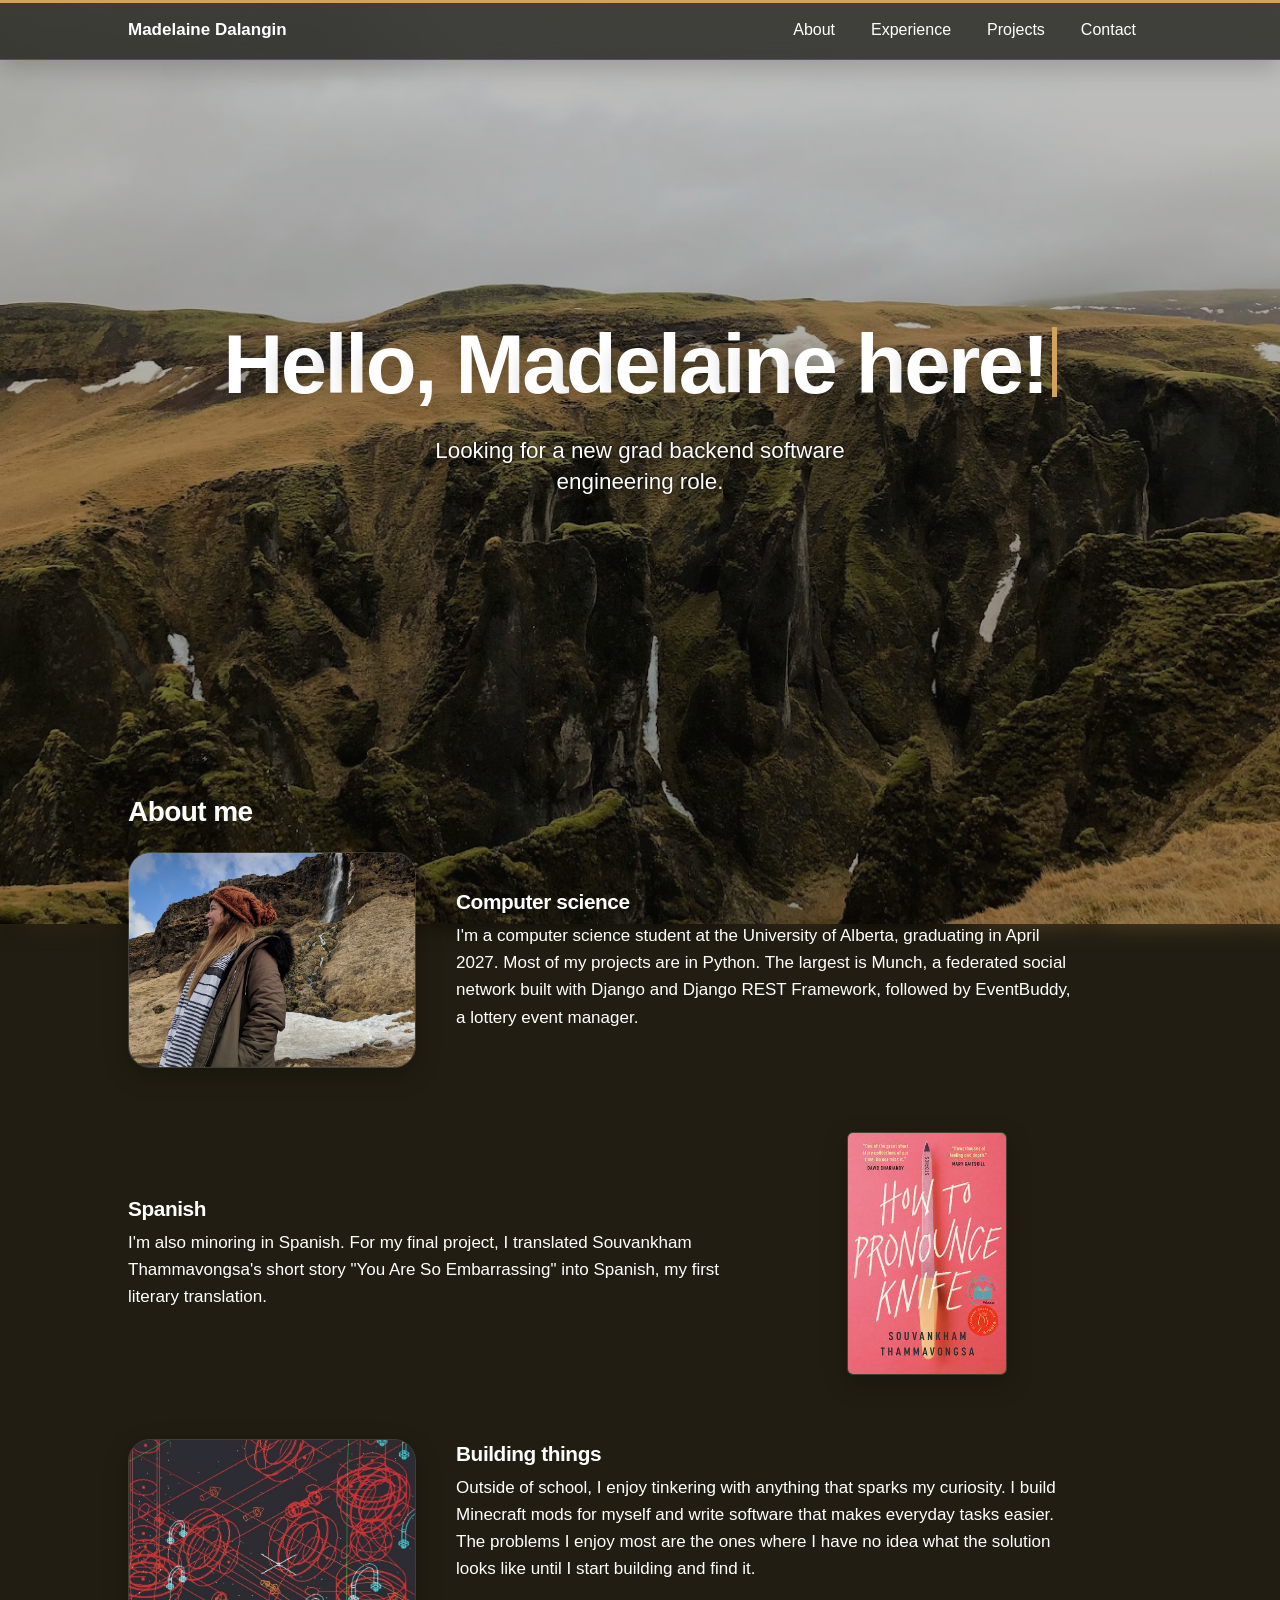
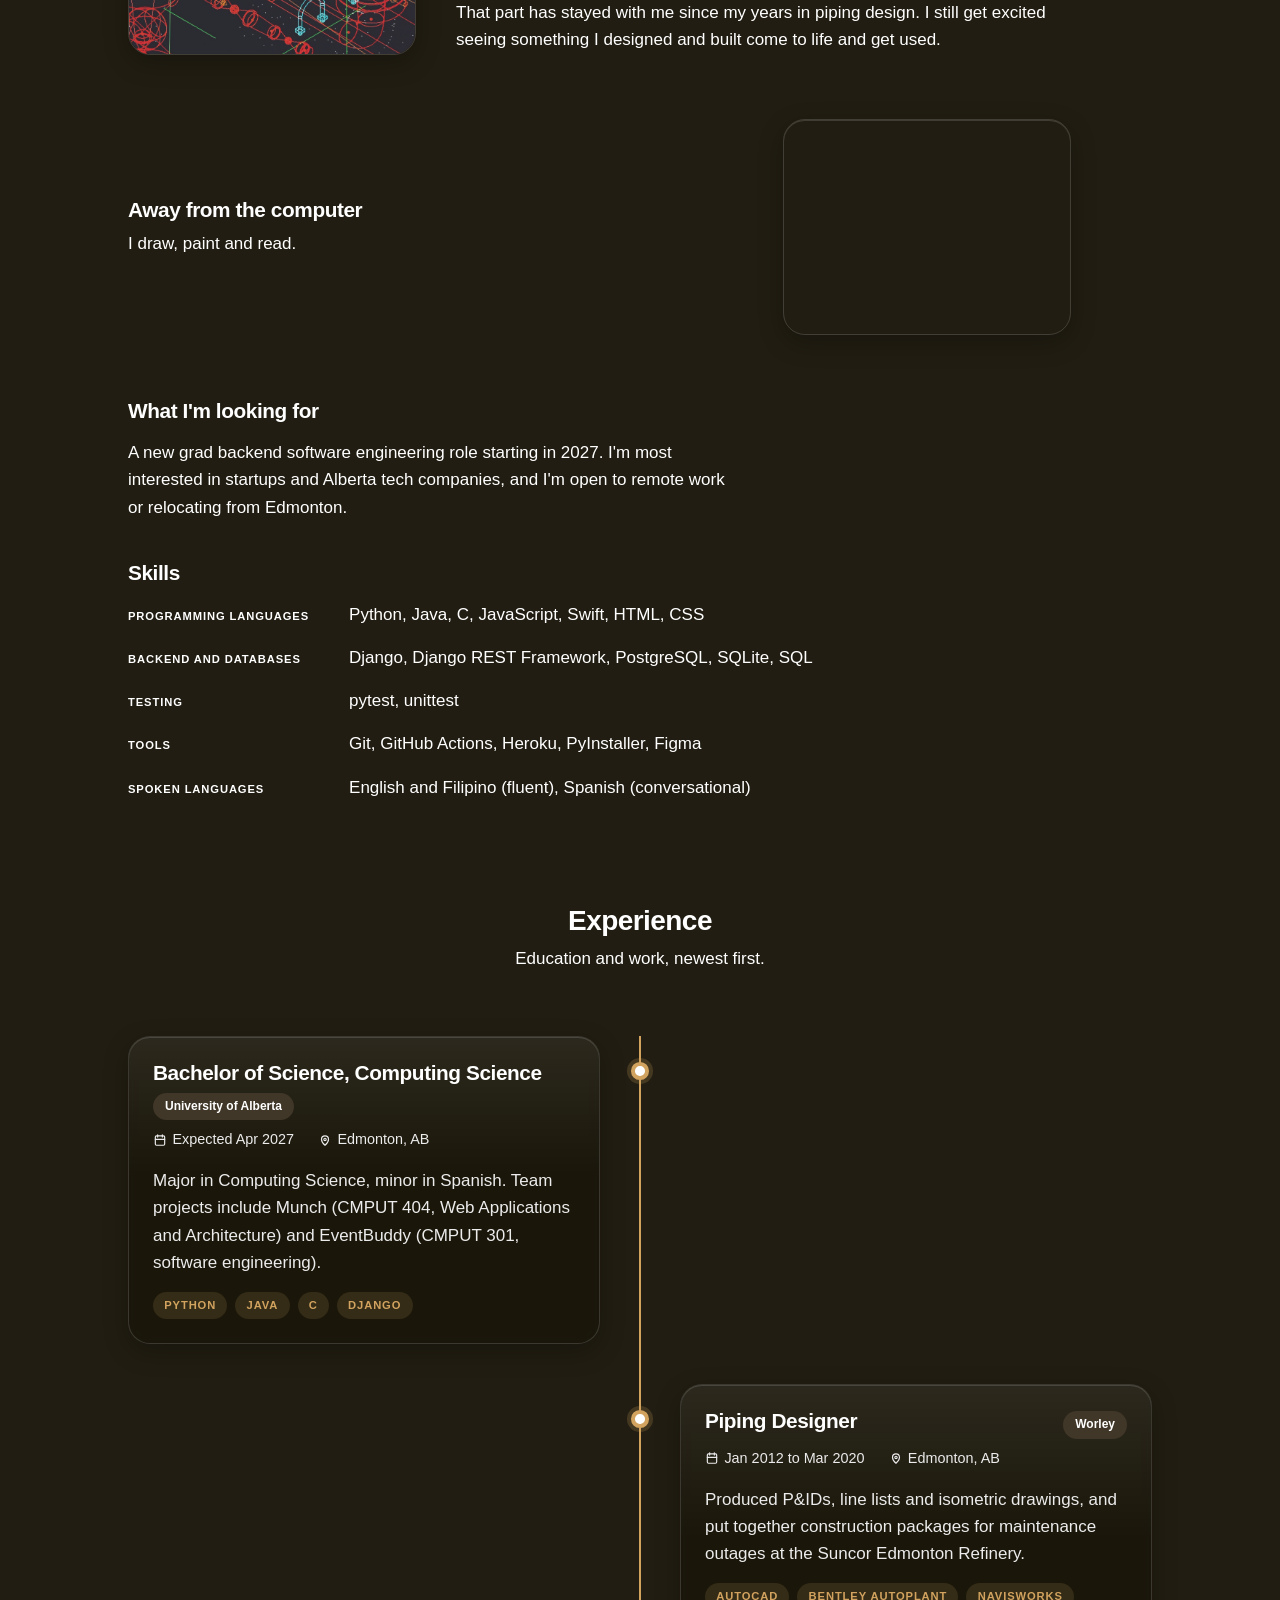
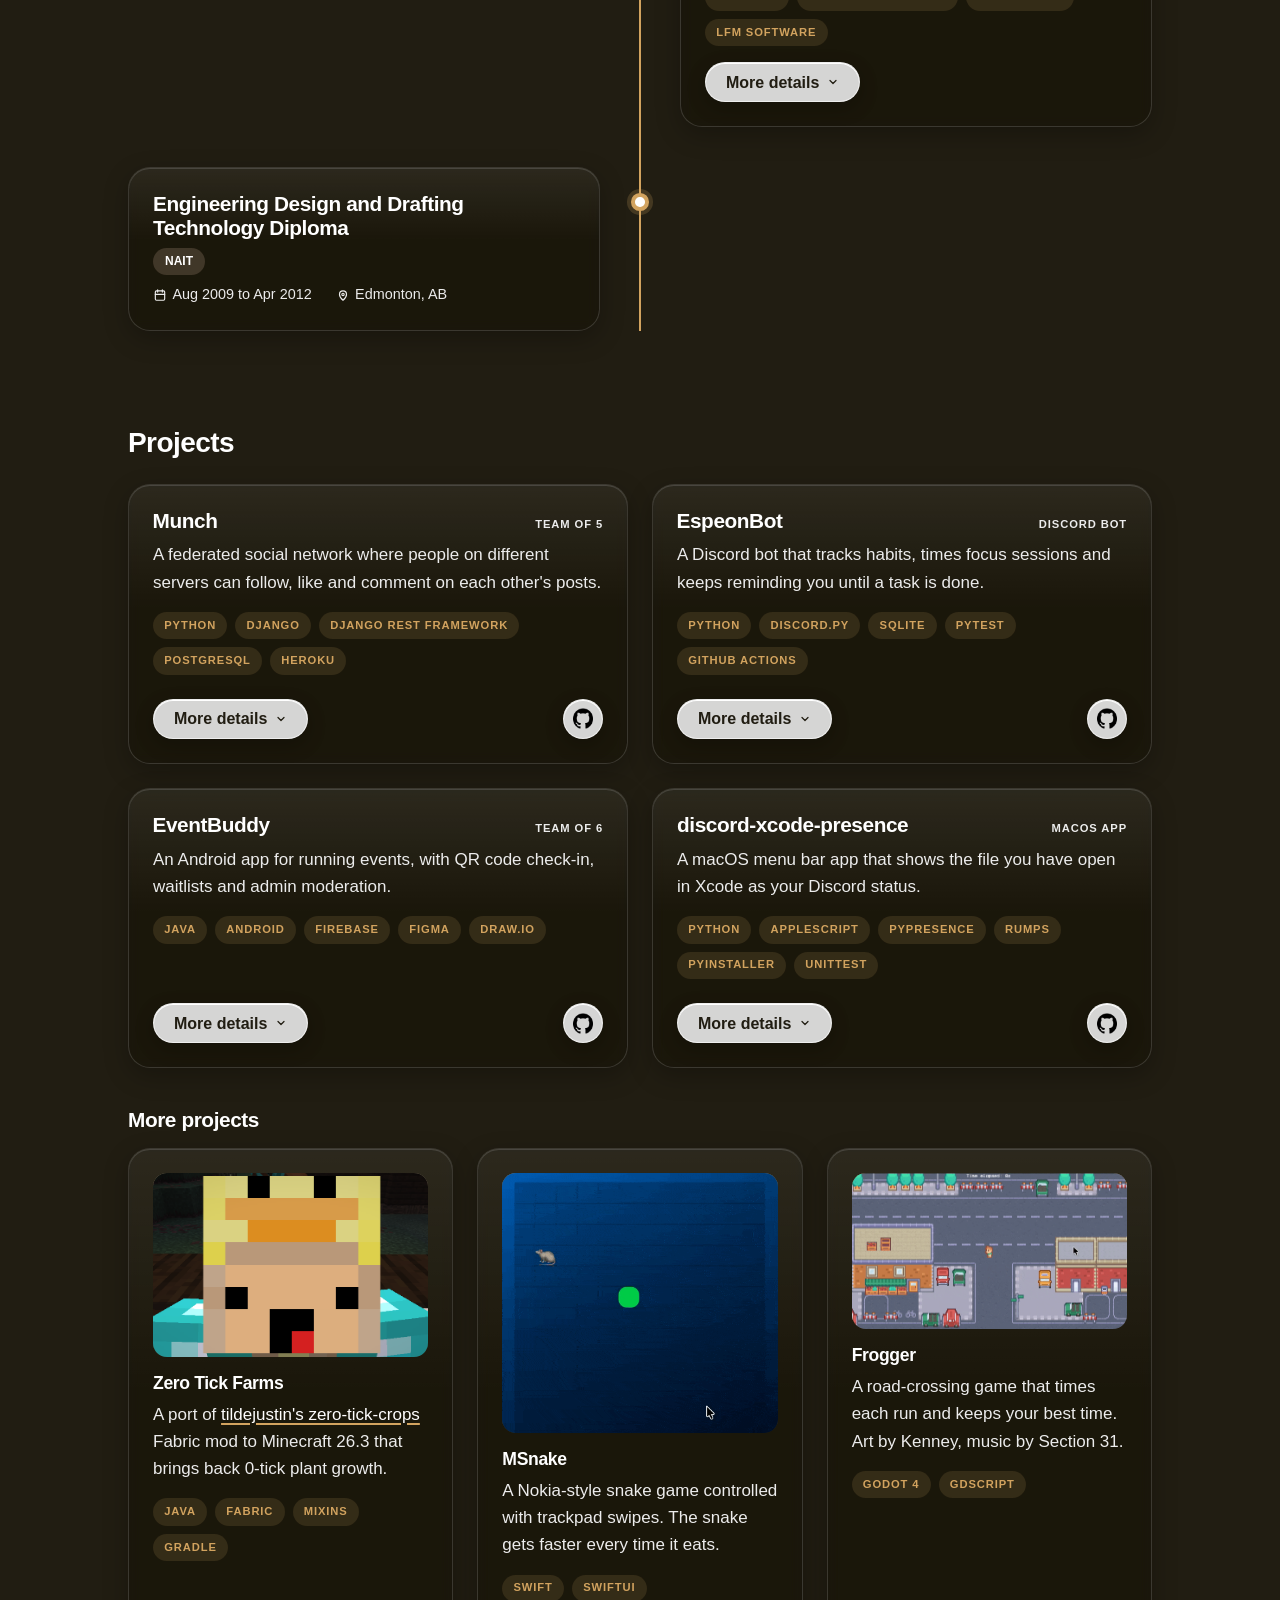
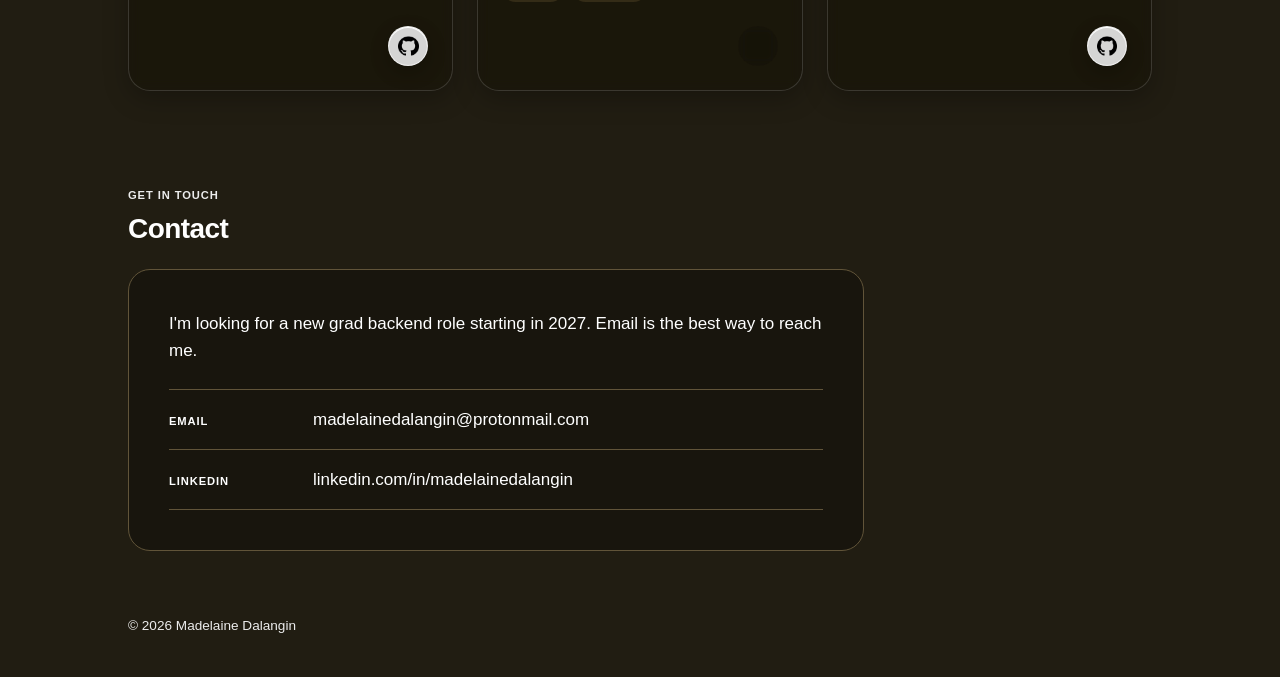
==== index.html @ 1d5ccc4f "edit subtitle" ====
<!DOCTYPE html>
<html lang="en">
<head>
  <meta charset="utf-8">
  <meta name="viewport" content="width=device-width, initial-scale=1">
  <title>Madelaine Dalangin</title>
  <meta name="description"
    content="Madelaine Dalangin, computer science student at the University of Alberta, building backend systems with Python and Django.">
  <link rel="icon" href="favicon.svg" type="image/svg+xml">
  <link rel="stylesheet" href="css/style.css">
  <script src="js/reveal.js" defer></script>
</head>
<body>
  <a class="skip-link" href="#main">Skip to main content</a>

  <div class="backdrop" aria-hidden="true"></div>

  <header class="site-header">
    <nav class="site-nav" aria-label="Main">
      <a class="site-nav__brand" href="#top">Madelaine Dalangin</a>
      <ul class="site-nav__list">
        <li><a class="site-nav__link" href="#about">About</a></li>
        <li><a class="site-nav__link" href="#experience">Experience</a></li>
        <li><a class="site-nav__link" href="#projects">Projects</a></li>
        <li><a class="site-nav__link" href="#contact">Contact</a></li>
      </ul>
    </nav>
  </header>

  <main id="main">

    <section id="top" class="hero" aria-labelledby="hero-title">
      <div class="hero__photo" aria-hidden="true"></div>
      <h1 id="hero-title" class="typing">
        <span class="visually-hidden">Hello, Madelaine here!</span>
        <span class="typing__text" aria-hidden="true"><span class="typing__char" style="--i:0">H</span><span
            class="typing__char" style="--i:1">e</span><span class="typing__char" style="--i:2">l</span><span
            class="typing__char" style="--i:3">l</span><span class="typing__char" style="--i:4">o</span><span
            class="typing__char" style="--i:5">,</span><span class="typing__char" style="--i:6"> </span><span
            class="typing__char" style="--i:7">M</span><span class="typing__char" style="--i:8">a</span><span
            class="typing__char" style="--i:9">d</span><span class="typing__char" style="--i:10">e</span><span
            class="typing__char" style="--i:11">l</span><span class="typing__char" style="--i:12">a</span><span
            class="typing__char" style="--i:13">i</span><span class="typing__char" style="--i:14">n</span><span
            class="typing__char" style="--i:15">e</span><span class="typing__char" style="--i:16"> </span><span
            class="typing__char" style="--i:17">h</span><span class="typing__char" style="--i:18">e</span><span
            class="typing__char" style="--i:19">r</span><span class="typing__char" style="--i:20">e</span><span
            class="typing__char" style="--i:21">!</span></span>
      </h1>
      <p class="hero__subtitle">Looking for a new grad backend
        software engineering role.</p>
    </section>

    <div class="container">

    <section id="about" class="section" aria-labelledby="about-title">
      <h2 id="about-title" class="section__title reveal">About me</h2>

      <div class="about-block">
        <img class="about-block__photo reveal" src="images/IMG_8098.jpg" alt="Madelaine Dalangin" width="800" height="600">
        <div class="about-block__text reveal">
          <h3 class="about-block__title">Computer science</h3>
          <p>
            I'm a computer science student at the University of Alberta, graduating in
            April 2027. Most of my projects are in Python. The largest is Munch, a
            federated social network built with Django and Django REST Framework,
            followed by EventBuddy, a lottery event manager.
            </p>
        </div>
        </div>
        
        <div class="about-block">
          <img class="about-block__photo about-block__photo--cover reveal" src="images/HTPK.jpeg"
            alt="Cover of How to Pronounce Knife by Souvankham Thammavongsa" width="295" height="450">
          <div class="about-block__text reveal">
            <h3 class="about-block__title">Spanish</h3>
          <p>
            I'm also minoring in Spanish. For my final project, I translated Souvankham
            Thammavongsa's short story "You Are So Embarrassing" into Spanish, my first
            literary translation.
            </p>
        </div>
        </div>
        
        <div class="about-block">
          <img class="about-block__photo reveal" src="images/IMG_7900.JPG"
            alt="Wireframe 3D model of pipes and supports from my piping design work" width="800" height="800">
          <div class="about-block__text reveal">
            <h3 class="about-block__title">Building things</h3>
          <p>
            Outside of school, I enjoy tinkering with anything that sparks my curiosity.
            I build Minecraft mods for myself and write software that makes everyday tasks
            easier. The problems I enjoy most are the ones
            where I have no idea what the solution looks like until I start building and
            find it.
            </p>
          <p>
            That part has stayed with me since my years in piping design. I still get
            excited seeing something I designed and built come to life and get used.
          </p>
          </div>
          </div>
          
          <div class="about-block">
            <video class="about-block__photo reveal" src="images/duckies.mp4" poster="images/duckies-poster.jpg" width="800"
              height="618" autoplay muted loop playsinline aria-label="Timelapse of my digital painting of two ducks"></video>
            <div class="about-block__text reveal">
              <h3 class="about-block__title">Away from the computer</h3>
              <p>I draw, paint and read.</p>
        </div>
        </div>

      <h3 class="subsection__title reveal">What I'm looking for</h3>
      <p class="prose reveal">
        A new grad backend software engineering role starting in 2027. I'm most
        interested in startups and Alberta tech companies, and I'm open to remote work
        or relocating from Edmonton.
        </p>
        <h3 class="subsection__title reveal">Skills</h3>
        <dl class="skill-list reveal">
          <dt>Programming languages</dt>
          <dd>Python, Java, C, JavaScript, Swift, HTML, CSS</dd>

        <dt>Backend and databases</dt>
        <dd>Django, Django REST Framework, PostgreSQL, SQLite, SQL</dd>

        <dt>Testing</dt>
        <dd>pytest, unittest</dd>

        <dt>Tools</dt>
        <dd>Git, GitHub Actions, Heroku, PyInstaller, Figma</dd>

        <dt>Spoken languages</dt>
        <dd>English and Filipino (fluent), Spanish (conversational)</dd>
        </dl>
        </section>

    <section id="experience" class="section" aria-labelledby="experience-title">
      <div class="section__intro reveal">
        <h2 id="experience-title" class="section__title">Experience</h2>
        <p>Education and work, newest first.</p>
      </div>

      <ol class="timeline">

        <li class="timeline__item">
          <article class="panel timeline__card reveal">
            <div class="timeline__header">
              <h3 class="timeline__title">Bachelor of Science, Computing Science</h3>
              <p class="badge">University of Alberta</p>
            </div>
            <p class="timeline__meta">
              <span class="timeline__date">Expected Apr 2027</span>
              <span class="timeline__place">Edmonton, AB</span>
            </p>
            <p class="timeline__summary">
              Major in Computing Science, minor in Spanish. Team projects include Munch
              (CMPUT 404, Web Applications and Architecture) and EventBuddy (CMPUT 301,
              software engineering).
            </p>
            <ul class="tag-list" aria-label="Skills used">
              <li class="tag">Python</li>
              <li class="tag">Java</li>
              <li class="tag">C</li>
              <li class="tag">Django</li>
            </ul>
          </article>
        </li>

        <li class="timeline__item">
          <article class="panel timeline__card reveal">
            <div class="timeline__header">
              <h3 class="timeline__title">Piping Designer</h3>
              <p class="badge">Worley</p>
            </div>
            <p class="timeline__meta">
              <span class="timeline__date">Jan 2012 to Mar 2020</span>
              <span class="timeline__place">Edmonton, AB</span>
            </p>
            <p class="timeline__summary">
              Produced P&amp;IDs, line lists and isometric drawings, and put together
              construction packages for maintenance outages at the Suncor Edmonton
              Refinery.
            </p>
            <ul class="tag-list" aria-label="Tools used">
              <li class="tag">AutoCAD</li>
              <li class="tag">Bentley AutoPLANT</li>
              <li class="tag">Navisworks</li>
              <li class="tag">LFM Software</li>
            </ul>
            <details class="card__details">
              <summary class="button button--glass"><span class="when-closed">More details</span><span class="when-open">Hide
                  details</span></summary>
              <ul>
                <li>Put together construction packages for maintenance and engineering projects during the spring and fall outages at
                  the Suncor Edmonton Refinery, 2014 to 2020.</li>
                <li>Worked with project engineers on a wash water reliability upgrade, solving equipment placement in a confined area
                  while keeping to the project schedule.</li>
                <li>Developed preliminary equipment and site layouts for four Nebraska pump stations on the TransCanada Keystone XL
                  project.</li>
                <li>Designed piping for the Bakken Terminal booster pump feed line and the Fallon, Montana yard, and laid out relief
                  valve drain piping at the Cushing South, Texas pump station to reduce trip hazards on site.</li>
                </ul>
                </details>
                </article>
                </li>

        <li class="timeline__item">
          <article class="panel timeline__card reveal">
            <div class="timeline__header">
              <h3 class="timeline__title">Engineering Design and Drafting Technology Diploma</h3>
              <p class="badge">NAIT</p>
            </div>
            <p class="timeline__meta">
              <span class="timeline__date">Aug 2009 to Apr 2012</span>
              <span class="timeline__place">Edmonton, AB</span>
            </p>
          </article>
        </li>

      </ol>
      </section>

    <section id="projects" class="section" aria-labelledby="projects-title">
      <h2 id="projects-title" class="section__title reveal">Projects</h2>

      <div class="card-grid">

        <article class="panel card reveal">
          <div class="card__header">
            <h3 class="card__title">Munch</h3>
            <p class="card__label">Team of 5</p>
          </div>
          <p class="card__summary">
            A federated social network where people on different servers can follow,
            like and comment on each other's posts.
          </p>
          <ul class="tag-list" aria-label="Built with">
            <li class="tag">Python</li>
            <li class="tag">Django</li>
            <li class="tag">Django REST Framework</li>
            <li class="tag">PostgreSQL</li>
            <li class="tag">Heroku</li>
          </ul>
          <div class="card__footer">
            <details class="card__details">
              <summary class="button button--glass"><span class="when-closed">More details</span><span class="when-open">Hide
                  details</span></summary>
              <ul>
                <li>Built for CMPUT 404. Each node runs its own server and database.</li>
                <li>Nodes share posts, likes, comments and follow requests by sending them to each other's inbox endpoints.</li>
                <li>Nodes authenticate to each other with HTTP Basic Auth, and our node federated with other teams' nodes.</li>
                <li>Posts can be public, friends-only or unlisted, and visibility rules hold across nodes.</li>
                <li>113+ tests cover the user stories at the API and model level.</li>
                <li>My role: full-stack developer. I worked on the backend API and data models, and built the HTML and CSS pages that
                  present the server's data.</li>
                </ul>
                </details>
            <a class="button button--glass button--icon" href="https://github.com/madelainedalangin/Munch" target="_blank"
              rel="noopener noreferrer">
              <img src="images/github.png" alt="" height="22">
              <span class="visually-hidden">Munch code on GitHub (opens in a new tab)</span>
            </a>
            </div>
            </article>

        <article class="panel card reveal">
          <div class="card__header">
            <h3 class="card__title">EspeonBot</h3>
            <p class="card__label">Discord bot</p>
          </div>
          <p class="card__summary">
            A Discord bot that tracks habits, times focus sessions and keeps reminding
            you until a task is done.
          </p>
          <ul class="tag-list" aria-label="Built with">
            <li class="tag">Python</li>
            <li class="tag">discord.py</li>
            <li class="tag">SQLite</li>
            <li class="tag">pytest</li>
            <li class="tag">GitHub Actions</li>
          </ul>
          <div class="card__footer">
            <details class="card__details">
              <summary class="button button--glass"><span class="when-closed">More details</span><span class="when-open">Hide
                  details</span></summary>
              <ul>
                <li>Runs around the clock on a hosted server.</li>
                <li>More than 20 commands, organized into cogs for tracking, logging, focus sessions and skips.</li>
                <li>A scheduled reminder loop that respects each user's preferred reminder hour, with snooze.</li>
                <li>Records are keyed on a composite user ID, so people in a shared server cannot overwrite each other's data.</li>
                <li>A duration parser that accepts combined units such as 1h30mi or 2w3d.</li>
                <li>Logs skipped activities and replies with a roast, with a separate set of roasts for skipped lectures.</li>
                <li>Tests for the database, commands and helpers run automatically with GitHub Actions.</li>
                </ul>
                </details>
            <a class="button button--glass button--icon" href="https://github.com/madelainedalangin/EspeonBot" target="_blank"
              rel="noopener noreferrer">
              <img src="images/github.png" alt="" height="22">
              <span class="visually-hidden">EspeonBot code on GitHub (opens in a new tab)</span>
            </a>
            </div>
            </article>

        <article class="panel card reveal">
          <div class="card__header">
            <h3 class="card__title">EventBuddy</h3>
            <p class="card__label">Team of 6</p>
          </div>
          <p class="card__summary">
            An Android app for running events, with QR code check-in, waitlists and
            admin moderation.
          </p>
          <ul class="tag-list" aria-label="Built with">
            <li class="tag">Java</li>
            <li class="tag">Android</li>
            <li class="tag">Firebase</li>
            <li class="tag">Figma</li>
            <li class="tag">draw.io</li>
          </ul>
          <div class="card__footer">
            <details class="card__details">
              <summary class="button button--glass"><span class="when-closed">More details</span><span class="when-open">Hide
                  details</span></summary>
              <ul>
                <li>Built for CMPUT 301. Organizers create events and check people in, entrants join waitlists, and admins moderate
                  users and images.</li>
                <li>Push notifications go through Firebase Cloud Messaging, sent by a small Node.js and Express service.</li>
                <li>QR code generation and scanning, plus a map with a marker for each person on an event's waitlist.</li>
                <li>Admin tools to browse and remove users, images, QR codes and facilities.</li>
                <li>Planned with UML class diagrams, CRC cards and UI prototypes. Unit tests run automatically with GitHub Actions.</li>
                <li>My role: Android developer. I designed the interface and system diagrams in Figma and draw.io, implemented model
                  classes and UI components in Java, and wrote the project documentation and meeting notes.</li>
                </ul>
                </details>
            <a class="button button--glass button--icon" href="https://github.com/CMPUT301F24trojan1/trojan1-eventbuddy"
              target="_blank" rel="noopener noreferrer">
              <img src="images/github.png" alt="" height="22">
              <span class="visually-hidden">EventBuddy code on GitHub (opens in a new tab)</span>
            </a>
            </div>
            </article>

        <article class="panel card reveal">
          <div class="card__header">
            <h3 class="card__title">discord-xcode-presence</h3>
            <p class="card__label">macOS app</p>
          </div>
          <p class="card__summary">
            A macOS menu bar app that shows the file you have open in Xcode as your
            Discord status.
          </p>
          <ul class="tag-list" aria-label="Built with">
            <li class="tag">Python</li>
            <li class="tag">AppleScript</li>
            <li class="tag">pypresence</li>
            <li class="tag">rumps</li>
            <li class="tag">PyInstaller</li>
            <li class="tag">unittest</li>
          </ul>
          <div class="card__footer">
            <details class="card__details">
              <summary class="button button--glass"><span class="when-closed">More details</span><span class="when-open">Hide
                  details</span></summary>
              <ul>
                <li>Shows a session timer and a button that links to the project's GitHub repo.</li>
                <li>Asks Xcode for the active source file every 5 seconds through AppleScript.</li>
                <li>Converts SSH git remotes into clean HTTPS links to meet Discord's rules for button links, so a token stored in the
                  remote is never shown.</li>
                <li>Runs the presence loop on a background thread with automatic reconnection.</li>
                <li>unittest suites mock subprocess, IPC and network calls, and run in GitHub Actions.</li>
                </ul>
                </details>
            <a class="button button--glass button--icon" href="https://github.com/madelainedalangin/discord-xcode-presence"
              target="_blank" rel="noopener noreferrer">
              <img src="images/github.png" alt="" height="22">
              <span class="visually-hidden">discord-xcode-presence code on GitHub (opens in a new tab)</span>
            </a>
            </div>
            </article>

      </div>

      <h3 class="subsection__title reveal">More projects</h3>
      <div class="card-grid card-grid--three">

        <article class="panel card reveal">
          <div class="card__banner" aria-hidden="true">
            <img class="card__banner-image" src="images/zero-tick.png" alt="" width="674" height="557" loading="lazy">
          </div>
          <h4 class="card__title">Zero Tick Farms</h4>
          <p class="card__summary">
            A port of <a href="https://github.com/tildejustin/zero-tick-crops" target="_blank"
              rel="noopener noreferrer">tildejustin's zero-tick-crops<span class="visually-hidden"> (opens in a new tab)</span></a>
            Fabric mod to Minecraft 26.3 that brings back 0-tick plant growth.
            </p>
            <ul class="tag-list" aria-label="Built with">
              <li class="tag">Java</li>
              <li class="tag">Fabric</li>
              <li class="tag">Mixins</li>
              <li class="tag">Gradle</li>
            </ul>
            <div class="card__footer">
            <a class="button button--glass button--icon" href="https://github.com/madelainedalangin/zero-tick-farms" target="_blank"
              rel="noopener noreferrer">
              <img src="images/github.png" alt="" height="22">
              <span class="visually-hidden">Zero Tick Farms code on GitHub (opens in a new tab)</span>
            </a>
            </div>
            </article>

        <article class="panel card reveal">
          <div class="card__banner card__banner--natural" aria-hidden="true">
            <img class="card__banner-image" src="images/msnake7.gif" alt="" width="424" height="610" loading="lazy">
            </div>
            <h4 class="card__title">MSnake</h4>
            <p class="card__summary">
              A Nokia-style snake game controlled with trackpad swipes. The snake
              gets faster every time it eats.
            </p>
            <ul class="tag-list" aria-label="Built with">
              <li class="tag">Swift</li>
              <li class="tag">SwiftUI</li>
            </ul>
            <div class="card__footer">
            <a class="button button--glass button--icon" href="https://github.com/madelainedalangin/MSnake" target="_blank"
              rel="noopener noreferrer">
              <img src="images/github.png" alt="" height="22">
              <span class="visually-hidden">MSnake code on GitHub (opens in a new tab)</span>
            </a>
            </div>
            </article>

        <article class="panel card reveal">
          <div class="card__banner card__banner--natural" aria-hidden="true">
            <img class="card__banner-image" src="images/frogger.gif" alt="" width="636" height="360" loading="lazy">
          </div>
          <h4 class="card__title">Frogger</h4>
          <p class="card__summary">
            A road-crossing game that times each run and keeps your best time.
            Art by Kenney, music by Section 31.
          </p>
          <ul class="tag-list" aria-label="Built with">
            <li class="tag">Godot 4</li>
            <li class="tag">GDScript</li>
          </ul>
          <div class="card__footer">
            <a class="button button--glass button--icon" href="https://github.com/madelainedalangin/frogger" target="_blank"
              rel="noopener noreferrer">
              <img src="images/github.png" alt="" height="22">
              <span class="visually-hidden">Frogger code on GitHub (opens in a new tab)</span>
            </a>
            </div>
            </article>

      </div>
      </section>

    <section id="contact" class="section" aria-labelledby="contact-title">
      <div class="reveal">
        <p class="eyebrow">Get in touch</p>
        <h2 id="contact-title" class="section__title">Contact</h2>
      </div>

      <div class="contact-card reveal">
        <p class="contact-card__intro">
          I'm looking for a new grad backend role starting in 2027.
          Email is the best way to reach me.
          </p>

        <dl class="contact-list">
          <div class="contact-list__row">
            <dt>Email</dt>
            <dd><a
                href="&#109;&#97;&#105;&#108;&#116;&#111;&#58;&#109;&#97;&#100;&#101;&#108;&#97;&#105;&#110;&#101;&#100;&#97;&#108;&#97;&#110;&#103;&#105;&#110;&#64;&#112;&#114;&#111;&#116;&#111;&#110;&#109;&#97;&#105;&#108;&#46;&#99;&#111;&#109;">&#109;&#97;&#100;&#101;&#108;&#97;&#105;&#110;&#101;&#100;&#97;&#108;&#97;&#110;&#103;&#105;&#110;&#64;&#112;&#114;&#111;&#116;&#111;&#110;&#109;&#97;&#105;&#108;&#46;&#99;&#111;&#109;</a>
            </dd>
            </div>
            <div class="contact-list__row">
              <dt>LinkedIn</dt>
            <dd><a href="https://www.linkedin.com/in/madelainedalangin" target="_blank"
                rel="noopener noreferrer">linkedin.com/in/madelainedalangin<span class="visually-hidden"> (opens in a new tab)</span></a>
            </dd>
            </div>
            </dl>

      </div>
      </section>

    </div>
  </main>

  <footer class="site-footer container">
    <p class="site-footer__copyright">&copy; 2026 Madelaine Dalangin</p>
  </footer>
</body>
</html>
---- css/style.css ----
/* ==========================================================================
   style.css for madelainedalangin.com

   TABLE OF CONTENTS
   1. Design tokens
   2. Base
   3. Layout
   4. Glass panel
   5. Site header and navigation
   6. Buttons
   7. Background photo and hero (the typing line)
   8. Featured project cards
   9. Labels, tags and badges
   10. Small project cards
   11. About section
   12. Experience timeline
   13. Contact card and footer
   14. Accessibility helpers
   15. Fallbacks
   16. Motion
   ========================================================================== */


/* == 1. Design tokens == */

:root {
  --color-accent: #d2a35f;
  --color-accent-strong: #a5864e;
  --color-accent-tint: rgb(210 163 95 / 0.2);
  --color-on-accent: #211d12;
  --color-ink: #ffffff;
  --color-ink-soft: #ececec;
  --color-rule: #615439;
  --color-hover: rgb(236 236 236 / 0.1);
  --color-surface: rgb(15 14 9 / 0.45);
  --color-tag-fill: #342c17;
  --color-badge-fill: #403728;

  --color-page: #211d12;
  --backdrop-blur: 12px;
  --backdrop-brightness: 0.38;
  --photo-brightness-scrolled: 0.55;

  --glass-fill: rgb(15 14 9 / 0.38);
  --glass-fill-solid: rgb(15 14 9 / 0.85);
  --glass-fill-hover: rgb(15 14 9 / 0.55);
  --header-fill: rgb(15 14 9 / 0.72);
  --glass-border: rgb(236 236 236 / 0.16);
  --glass-shine: rgb(255 255 255 / 0.08);
  --glass-shadow:
    inset 0 1px 0 rgb(255 255 255 / 0.14),
    0 8px 24px rgb(0 0 0 / 0.25);

  --button-fill: rgb(236 236 236 / 0.9);
  --button-fill-hover: #ffffff;
  --button-text: #211d12;

  --font-body: Arial, "Helvetica Neue", Helvetica, sans-serif;
  --weight-regular: 400;
  --weight-strong: 700;

  --label-size: 0.7rem;
  --label-tracking: 0.08em;

  --space-1: 0.25rem;
  --space-2: 0.5rem;
  --space-3: 1rem;
  --space-4: 1.5rem;
  --space-5: 2.5rem;
  --space-6: 4rem;
  --space-7: 6rem;

  --radius-panel: 22px;
  --radius-pill: 999px;

  --content-width: 64rem;
  --prose-width: 65ch;

  --header-height: 3.75rem;

  --ease-out: cubic-bezier(0.2, 0.7, 0.2, 1);
  --type-speed: 85ms;
  --type-start: 300ms;
  --type-length: 22;
  --hero-peek: 9rem;
}

@media (max-width: 30rem) {
  :root {
    --header-height: 6.6rem;
  }
}

@media (max-width: 22rem) {
  :root {
    --header-height: 9.3rem;
  }
}


/* == 2. Base == */

*,
*::before,
*::after {
  box-sizing: border-box;
}

html {
  scroll-padding-top: calc(var(--header-height) + 1.25rem);
}

body {
  margin: 0;
  min-height: 100vh;
  font-family: var(--font-body);
  font-size: 1.0625rem;
  font-weight: var(--weight-regular);
  line-height: 1.6;
  color: var(--color-ink);

  background-color: var(--color-page);
}

main {
  overflow-x: clip;
}

h1,
h2,
h3,
h4 {
  margin: 0 0 var(--space-3);
  font-weight: var(--weight-strong);
  line-height: 1.15;
  letter-spacing: -0.02em;
}

h2 {
  font-size: 1.75rem;
}

h3 {
  font-size: 1.3rem;
}

h4 {
  font-size: 1.1rem;
}

p,
ul,
ol,
dl {
  margin: 0 0 var(--space-3);
}

a {
  color: var(--color-ink);
  text-decoration-color: var(--color-accent);
  text-decoration-thickness: 2px;
  text-underline-offset: 3px;
}

a:hover {
  color: var(--color-accent);
}

:focus-visible {
  outline: 3px solid var(--color-accent);
  outline-offset: 3px;
}


/* == 3. Layout == */

.container {
  width: min(100% - 2 * var(--space-3), var(--content-width));
  margin-inline: auto;
}

.section {
  margin-top: var(--space-7);
}

.container > .section:first-child {
  margin-top: var(--space-5);
}

.section__title {
  margin-bottom: var(--space-4);
}

.section__intro {
  max-width: 40rem;
  margin: 0 auto var(--space-6);
  text-align: center;
  color: var(--color-ink);
}

.section__intro .section__title {
  margin-bottom: var(--space-2);
  color: var(--color-ink);
}

.subsection__title {
  margin: var(--space-5) 0 var(--space-3);
}


/* == 4. Glass panel == */

.panel {
  position: relative;
  isolation: isolate;
  overflow: hidden;
  background: var(--glass-fill);
  -webkit-backdrop-filter: blur(6px) saturate(150%);
  backdrop-filter: blur(6px) saturate(150%);
  border: 1px solid var(--glass-border);
  border-radius: var(--radius-panel);
  box-shadow: var(--glass-shadow);
}

.panel::before {
  content: "";
  position: absolute;
  inset: 0 0 55% 0;
  z-index: -1;
  background: linear-gradient(to bottom, var(--glass-shine), transparent);
  pointer-events: none;
}


/* == 5. Site header and navigation == */

.site-header {
  position: sticky;
  top: 0;
  z-index: 10;
  background: var(--header-fill);
  -webkit-backdrop-filter: blur(16px) saturate(160%);
  backdrop-filter: blur(16px) saturate(160%);
  border-bottom: 1px solid var(--color-rule);
  box-shadow: 0 8px 24px rgb(15 14 9 / 0.2);
}

.site-nav {
  display: flex;
  flex-wrap: wrap;
  align-items: center;
  justify-content: space-between;
  gap: var(--space-1) var(--space-3);
  width: min(100% - 2 * var(--space-3), var(--content-width));
  margin-inline: auto;
  padding-block: var(--space-2);
}

.site-nav__brand {
  padding: var(--space-2) 0;
  color: var(--color-ink);
  font-weight: var(--weight-strong);
  text-decoration: none;
}

.site-nav__brand:hover {
  color: var(--color-accent);
}

.site-nav__list {
  display: flex;
  flex-wrap: wrap;
  gap: var(--space-1);
  margin: 0;
  padding: 0;
  list-style: none;
}

.site-nav__link {
  display: block;
  padding: var(--space-2) 0.55rem;
  border-radius: var(--radius-pill);
  color: var(--color-ink);
  font-size: 0.95rem;
  text-decoration: none;
}

.site-nav__link:hover {
  background: var(--color-hover);
  color: var(--color-ink);
}

@media (min-width: 30rem) {
  .site-nav__link {
    padding-inline: var(--space-3);
    font-size: 1rem;
  }
}

@media (max-width: 30rem) {
  .site-nav {
    justify-content: center;
  }
}


/* == 6. Buttons == */

.button {
  display: inline-flex;
  align-items: center;
  justify-content: center;
  gap: 0.45rem;
  min-height: 2.5rem;
  padding: 0 1.25rem;
  border: 1px solid transparent;
  border-radius: var(--radius-pill);
  font-family: inherit;
  font-size: 1rem;
  font-weight: var(--weight-strong);
  line-height: 1.2;
  text-decoration: none;
  cursor: pointer;
}

.button--primary {
  background: var(--color-accent);
  border-color: var(--color-accent-strong);
  box-shadow: inset 0 1px 0 rgb(255 255 255 / 0.6);
  color: var(--color-on-accent);
}

.button--primary:hover {
  background: var(--color-accent-strong);
  color: var(--color-on-accent);
}

.button--glass {
  background: var(--button-fill);
  -webkit-backdrop-filter: blur(6px) saturate(150%);
  backdrop-filter: blur(6px) saturate(150%);
  border-color: rgb(255 255 255 / 0.6);
  box-shadow: inset 0 1px 0 #fff, 0 6px 18px rgb(0 0 0 / 0.25);
  color: var(--button-text);
}

.button--glass:hover {
  background: var(--button-fill-hover);
  color: var(--button-text);
}

.button--icon {
  width: 2.5rem;
  padding: 0;
}

.button--icon img {
  display: block;
  width: auto;
  height: 1.3rem;
}


/* == 7. Background photo and hero (the typing line) == */

.backdrop {
  position: fixed;
  inset: calc(-2 * var(--backdrop-blur));
  z-index: -2;
  background: url("../images/IMG_5023.jpg") center / cover no-repeat;
  filter: blur(var(--backdrop-blur)) brightness(var(--backdrop-brightness));
}

.hero {
  position: relative;
  display: grid;
  place-items: center;
  align-content: center;
  gap: var(--space-4);
  min-height: calc(100vh - var(--header-height) - var(--hero-peek));
  min-height: calc(100svh - var(--header-height) - var(--hero-peek));
  padding: var(--space-5) var(--space-3);
  text-align: center;
}

.hero__subtitle {
  max-width: 36ch;
  margin: 0;
  color: #fff;
  font-size: clamp(1.05rem, 1.8vw, 1.4rem);
  line-height: 1.4;
  text-shadow:
    0 0 1px rgb(15 14 9 / 0.9),
    0 0 3px rgb(15 14 9 / 0.9),
    0 1px 12px rgb(0 0 0 / 0.6);
}

.hero__photo {
  position: absolute;
  inset: calc(-1 * var(--header-height)) 0 0 0;
  z-index: -1;
  background:
    linear-gradient(rgb(15 14 9 / 0.25), rgb(15 14 9 / 0.45)),
    url("../images/IMG_5023.jpg") center / cover no-repeat;
}

.typing {
  margin: 0;
  color: #fff;
  font-size: clamp(2rem, 6.5vw, 6.5rem);
  line-height: 1.1;
  letter-spacing: -0.03em;
  text-shadow: 0 2px 24px rgb(0 0 0 / 0.35);
}

.typing__text::after {
  content: "";
  display: none;
  width: 0.06em;
  height: 0.85em;
  margin-left: 0.06em;
  background: var(--color-accent);
  vertical-align: -0.05em;
}


/* == 8. Featured project cards == */

.card-grid {
  display: grid;
  grid-template-columns: repeat(auto-fit, minmax(min(100%, 24rem), 1fr));
  gap: var(--space-4);
}

.card-grid--three {
  grid-template-columns: repeat(auto-fit, minmax(min(100%, 16rem), 1fr));
}

.card-grid--locked {
  align-items: start;
}

.card {
  display: flex;
  flex-direction: column;
  padding: var(--space-4);
}

.card__header {
  display: flex;
  flex-wrap: wrap;
  justify-content: space-between;
  align-items: baseline;
  gap: var(--space-2);
  margin-bottom: var(--space-2);
}

.card__title {
  margin: 0;
}

.card__summary {
  color: var(--color-ink-soft);
}

.card__details {
  margin-top: var(--space-3);
}

.card__details summary {
  cursor: pointer;
  list-style: none;
}

.card__details summary::-webkit-details-marker {
  display: none;
}

.card__details summary::after {
  content: "";
  width: 0.8em;
  height: 0.8em;
  background: currentColor;
  -webkit-mask: var(--chevron) center / contain no-repeat;
  mask: var(--chevron) center / contain no-repeat;
  --chevron: url("data:image/svg+xml,%3Csvg xmlns='http://www.w3.org/2000/svg' viewBox='0 0 24 24' fill='none' stroke='black' stroke-width='2.5' stroke-linecap='round' stroke-linejoin='round'%3E%3Cpath d='M6 9l6 6 6-6'/%3E%3C/svg%3E");
}

.card__details[open] summary::after {
  transform: rotate(180deg);
}

.card__details .when-open,
.card__details[open] .when-closed {
  display: none;
}

.card__details[open] .when-open {
  display: inline;
}

.card__details ul {
  margin: var(--space-3) 0 0;
  padding-left: 1.2rem;
  color: var(--color-ink-soft);
}

.card__details li + li {
  margin-top: var(--space-1);
}

.card__footer {
  display: grid;
  grid-template-columns: 1fr auto;
  align-items: start;
  margin-top: auto;
  padding-top: var(--space-4);
}

.card__footer > .card__details {
  grid-row: 1;
  grid-column: 1 / -1;
  margin: 0;
}

.card__footer > .button--icon {
  grid-row: 1;
  grid-column: 2;
}


/* == 9. Labels, tags and badges == */

.tag,
.card__label,
.skill-list dt,
.contact-list dt,
.eyebrow {
  font-size: var(--label-size);
  font-weight: var(--weight-strong);
  letter-spacing: var(--label-tracking);
  text-transform: uppercase;
}

.card__label {
  margin: 0;
  color: var(--color-ink-soft);
}

.tag-list {
  display: flex;
  flex-wrap: wrap;
  gap: var(--space-2);
  margin: 0;
  padding: 0;
  list-style: none;
}

.tag {
  padding: 0.3rem 0.7rem;
  border-radius: var(--radius-pill);
  background: var(--color-tag-fill);
  color: var(--color-accent);
}

.badge {
  flex-shrink: 0;
  margin: 0;
  padding: 0.25rem 0.75rem;
  border-radius: var(--radius-pill);
  background: var(--color-badge-fill);
  font-size: 0.75rem;
  font-weight: var(--weight-strong);
}


/* == 10. Small project cards == */

.card__banner {
  position: relative;
  overflow: hidden;
  display: grid;
  place-items: center;
  aspect-ratio: 3 / 2;
  margin-bottom: var(--space-3);
  border-radius: calc(var(--radius-panel) - 8px);
  background: linear-gradient(160deg, rgb(210 163 95 / 0.38), rgb(210 163 95 / 0.08));
  box-shadow: inset 0 1px 0 rgb(255 255 255 / 0.25);
  color: rgb(255 255 255 / 0.6);
  font-size: 2.5rem;
  font-weight: var(--weight-strong);
  letter-spacing: -0.02em;
}

.card__banner--natural {
  aspect-ratio: auto;
}

.card__banner-image {
  position: absolute;
  inset: 0;
  width: 100%;
  height: 100%;
  object-fit: cover;
}

.card__banner--natural .card__banner-image {
  position: static;
  height: auto;
}

.card__banner + .card__title {
  margin-bottom: var(--space-2);
}


/* == 11. About section == */

.prose {
  max-width: var(--prose-width);
}

.about-block {
  display: grid;
  gap: var(--space-3) var(--space-5);
  align-items: center;
  max-width: calc(18rem + var(--space-5) + var(--prose-width));
  margin-bottom: var(--space-6);
}

.about-block__photo {
  display: block;
  width: 100%;
  max-width: 20rem;
  height: auto;
  aspect-ratio: 4 / 3;
  object-fit: cover;
  border: 1px solid var(--glass-border);
  border-radius: var(--radius-panel);
  box-shadow: var(--glass-shadow);
}

.about-block__photo--cover {
  width: 10rem;
  aspect-ratio: auto;
  border-radius: 6px;
}

.about-block__text {
  max-width: var(--prose-width);
}

.about-block__text > :last-child {
  margin-bottom: 0;
}

.about-block__title {
  margin: 0 0 var(--space-2);
}

@media (min-width: 48rem) {
  .about-block {
    grid-template-columns: 18rem minmax(0, 1fr);
  }

  .about-block:nth-of-type(even) {
    grid-template-columns: minmax(0, 1fr) 18rem;
  }

  .about-block:nth-of-type(even) .about-block__photo {
    grid-column: 2;
    grid-row: 1;
  }

  .about-block__photo--cover {
    justify-self: center;
  }
}

.skill-list {
  display: grid;
  gap: var(--space-2) var(--space-5);
}

.skill-list dt {
  color: var(--color-ink);
}

.skill-list dd {
  margin: 0 0 var(--space-2);
}

@media (min-width: 40rem) {
  .skill-list {
    grid-template-columns: max-content 1fr;
    align-items: baseline;
  }
}


/* == 12. Experience timeline == */

.timeline {
  --line-x: 0.6rem;
  --card-gap: 2.5rem;
  --dot-size: 1.1rem;
  position: relative;
  margin: 0;
  padding: 0 0 0 var(--card-gap);
  list-style: none;
}

.timeline::before {
  content: "";
  position: absolute;
  top: 0;
  bottom: 0;
  left: var(--line-x);
  width: 2px;
  margin-left: -1px;
  background: var(--color-accent);
  transform-origin: top;
}

.timeline__item {
  position: relative;
  margin-bottom: var(--space-5);
}

.timeline__item:last-child {
  margin-bottom: 0;
}

.timeline__item::before {
  content: "";
  position: absolute;
  top: 1.6rem;
  left: calc(var(--line-x) - var(--card-gap) - var(--dot-size) / 2);
  width: var(--dot-size);
  height: var(--dot-size);
  border: 4px solid var(--color-accent);
  border-radius: 50%;
  background: #fff;
  box-shadow: 0 0 0 4px var(--color-accent-tint);
}

.timeline__card {
  padding: var(--space-4);
}

.timeline__header {
  display: flex;
  flex-wrap: wrap;
  justify-content: space-between;
  align-items: baseline;
  gap: var(--space-2);
}

.timeline__title {
  margin: 0;
}

.timeline__meta {
  display: flex;
  flex-wrap: wrap;
  gap: var(--space-1) var(--space-4);
  margin: var(--space-2) 0 var(--space-3);
  font-size: 0.9rem;
  color: var(--color-ink-soft);
}

.timeline__card > :last-child {
  margin-bottom: 0;
}

.timeline__date,
.timeline__place {
  display: inline-flex;
  align-items: center;
  gap: 0.35em;
}

.timeline__date::before,
.timeline__place::before {
  content: "";
  width: 1em;
  height: 1em;
  background: currentColor;
  -webkit-mask: var(--icon) center / contain no-repeat;
  mask: var(--icon) center / contain no-repeat;
}

.timeline__date {
  --icon: url("data:image/svg+xml,%3Csvg xmlns='http://www.w3.org/2000/svg' viewBox='0 0 24 24' fill='none' stroke='black' stroke-width='2' stroke-linecap='round' stroke-linejoin='round'%3E%3Crect x='4' y='5' width='16' height='16' rx='2'/%3E%3Cpath d='M16 3v4M8 3v4M4 11h16'/%3E%3C/svg%3E");
}

.timeline__place {
  --icon: url("data:image/svg+xml,%3Csvg xmlns='http://www.w3.org/2000/svg' viewBox='0 0 24 24' fill='none' stroke='black' stroke-width='2' stroke-linecap='round' stroke-linejoin='round'%3E%3Cpath d='M12 21s-6-5.3-6-10a6 6 0 0 1 12 0c0 4.7-6 10-6 10z'/%3E%3Ccircle cx='12' cy='11' r='2'/%3E%3C/svg%3E");
}

.timeline__summary {
  color: var(--color-ink-soft);
}

@media (min-width: 48rem) {
  .timeline {
    --line-x: 50%;
    padding-left: 0;
  }

  .timeline__item {
    width: calc(50% - var(--card-gap));
  }

  .timeline__item:nth-child(odd)::before {
    left: auto;
    right: calc(-1 * var(--card-gap) - var(--dot-size) / 2);
  }

  .timeline__item:nth-child(even) {
    margin-left: auto;
  }

  .timeline__item:nth-child(even)::before {
    left: calc(-1 * var(--card-gap) - var(--dot-size) / 2);
  }
}


/* == 13. Contact card and footer == */

.eyebrow {
  margin: 0 0 var(--space-2);
  color: var(--color-ink-soft);
}

.contact-card {
  max-width: 46rem;
  padding: var(--space-5);
  border: 1px solid var(--color-rule);
  border-radius: var(--radius-panel);
  background: var(--color-surface);
}

.contact-card__intro {
  margin-bottom: var(--space-4);
}

.contact-list {
  margin: 0;
}

.contact-list__row {
  display: grid;
  grid-template-columns: 8rem 1fr;
  align-items: baseline;
  gap: var(--space-1) var(--space-3);
  padding: var(--space-3) 0;
  border-top: 1px solid var(--color-rule);
}

.contact-list__row:last-child {
  border-bottom: 1px solid var(--color-rule);
}

.contact-list dd {
  margin: 0;
  overflow-wrap: anywhere;
}

.contact-list a {
  text-decoration-color: transparent;
}

.contact-list a:hover {
  text-decoration-color: var(--color-accent);
}

@media (max-width: 30rem) {
  .contact-card {
    padding: var(--space-4);
  }

  .contact-list__row {
    grid-template-columns: 1fr;
  }
}

.contact-card .button {
  margin-top: var(--space-4);
}

.site-footer {
  margin-top: var(--space-6);
  margin-bottom: var(--space-5);
}

.site-footer__copyright {
  margin: 0;
  font-size: 0.85rem;
  color: var(--color-ink-soft);
}


/* == 14. Accessibility helpers == */

.visually-hidden {
  position: absolute;
  width: 1px;
  height: 1px;
  margin: -1px;
  padding: 0;
  overflow: hidden;
  clip: rect(0 0 0 0);
  white-space: nowrap;
  border: 0;
}

.skip-link {
  position: absolute;
  top: var(--space-2);
  left: var(--space-2);
  z-index: 20;
  padding: var(--space-2) var(--space-3);
  border-radius: var(--radius-pill);
  background: var(--color-accent);
  color: var(--color-on-accent);
  transform: translateY(-200%);
}

.skip-link:focus {
  transform: translateY(0);
}


/* == 15. Fallbacks == */

@supports not ((backdrop-filter: blur(1px)) or (-webkit-backdrop-filter: blur(1px))) {
  .panel,
  .button--glass,
  .site-header {
    background: var(--glass-fill-solid);
  }
}


/* == 16. Motion == */

@keyframes type-hide {
  from,
  to {
    display: none;
  }
}

@keyframes blink {
  50% {
    opacity: 0;
  }
}

@keyframes details-in {
  from {
    opacity: 0;
    transform: translateY(-6px);
  }
}

@keyframes fade-up {
  from {
    opacity: 0;
    transform: translateY(2rem);
  }
}

@keyframes draw-line {
  from {
    transform: scaleY(0);
  }
  to {
    transform: scaleY(1);
  }
}

@keyframes dot-pop {
  from {
    transform: scale(0);
  }
  to {
    transform: scale(1);
  }
}

@keyframes fill-bar {
  from {
    transform: scaleX(0);
  }
  to {
    transform: scaleX(1);
  }
}

@media (prefers-reduced-motion: no-preference) {
  html {
    scroll-behavior: smooth;
  }

  .typing__char {
    animation: type-hide 1ms linear backwards;
    animation-delay: calc(var(--type-start) + var(--i) * var(--type-speed));
  }

  .hero__subtitle {
    animation: fade-up 0.9s ease-out both;
    animation-delay: calc(var(--type-start) + var(--type-length) * var(--type-speed));
  }

  .typing__text::after {
    display: inline-block;
    animation: blink 1.1s steps(1) infinite;
  }

  .js .reveal:not(.is-visible) {
    opacity: 0;
  }

  .reveal.is-visible {
    animation: fade-up 0.9s ease-out both;
  }

  .card-grid > .card:nth-child(even).is-visible,
  .about-block:nth-of-type(odd) > .about-block__text.is-visible,
  .about-block:nth-of-type(even) > .about-block__photo.is-visible {
    animation-delay: 0.12s;
  }

  .card-grid--three > .card:nth-child(3n).is-visible {
    animation-delay: 0.24s;
  }

  .js .timeline:not(.is-visible)::before {
    transform: scaleY(0);
  }

  .timeline.is-visible::before {
    animation: draw-line 1.4s var(--ease-out) both;
  }

  .js .timeline__item:not(.is-visible)::before {
    transform: scale(0);
  }

  .timeline__item.is-visible::before {
    animation: dot-pop 0.6s var(--ease-out) 0.2s both;
  }

  .js .hero__photo {
    position: fixed;
    inset: calc(-2 * var(--backdrop-blur));
    filter:
      blur(calc(var(--photo-progress, 0) * var(--backdrop-blur)))
      brightness(calc(1 - var(--photo-progress, 0) * (1 - var(--photo-brightness-scrolled))));
  }

  @supports (animation-timeline: scroll()) {
    .site-header::before {
      content: "";
      position: absolute;
      inset: 0 0 auto 0;
      height: 3px;
      background: var(--color-accent);
      transform-origin: left;
      animation: fill-bar linear both;
      animation-timeline: scroll(root);
    }
  }

  .card__details[open] > ul {
    animation: details-in 0.3s var(--ease-out);
  }

  .card__details summary::after {
    transition: transform 0.2s ease;
  }

  .button,
  .site-nav__link {
    transition: transform 0.12s ease, background-color 0.12s ease;
  }

  .button:hover {
    transform: translateY(-1px);
  }

  .button:active {
    transform: scale(0.94);
  }

  a {
    transition: text-underline-offset 0.15s ease, color 0.15s ease;
  }

  a:hover {
    text-underline-offset: 5px;
  }
}
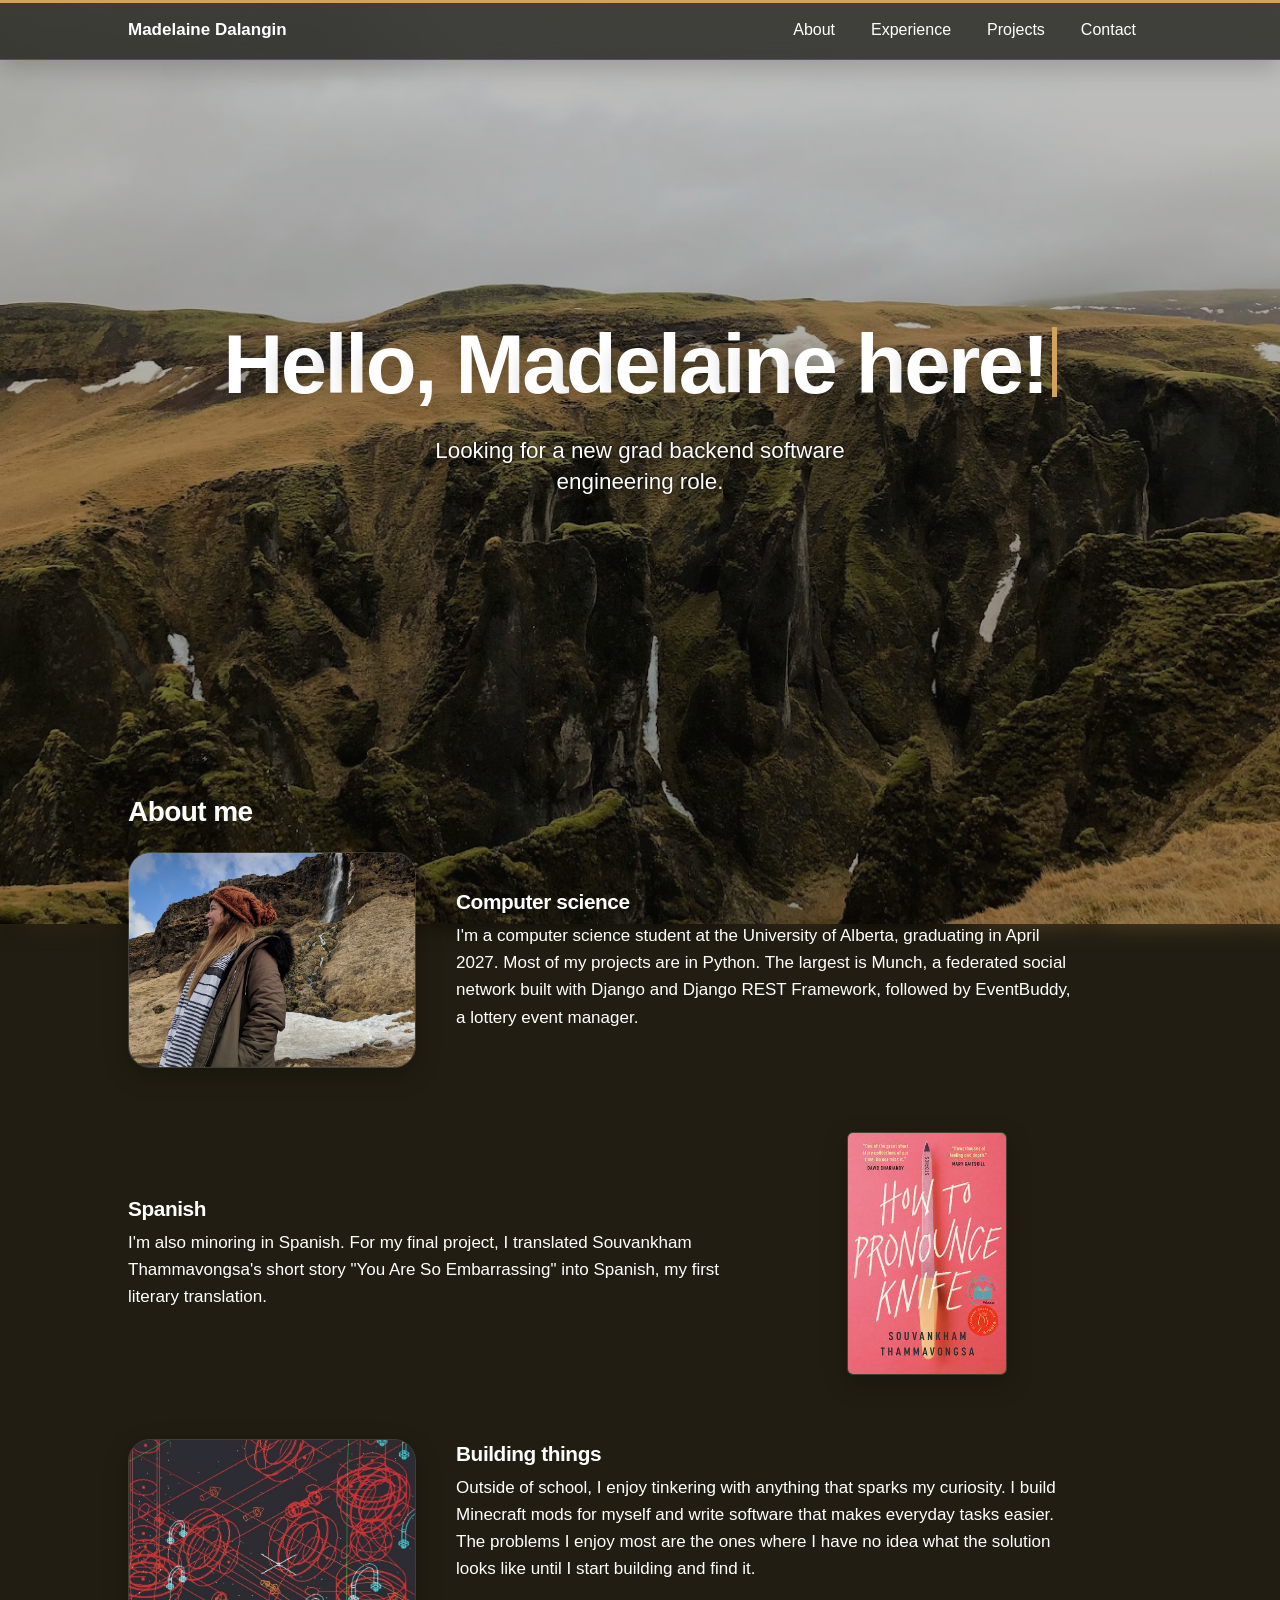
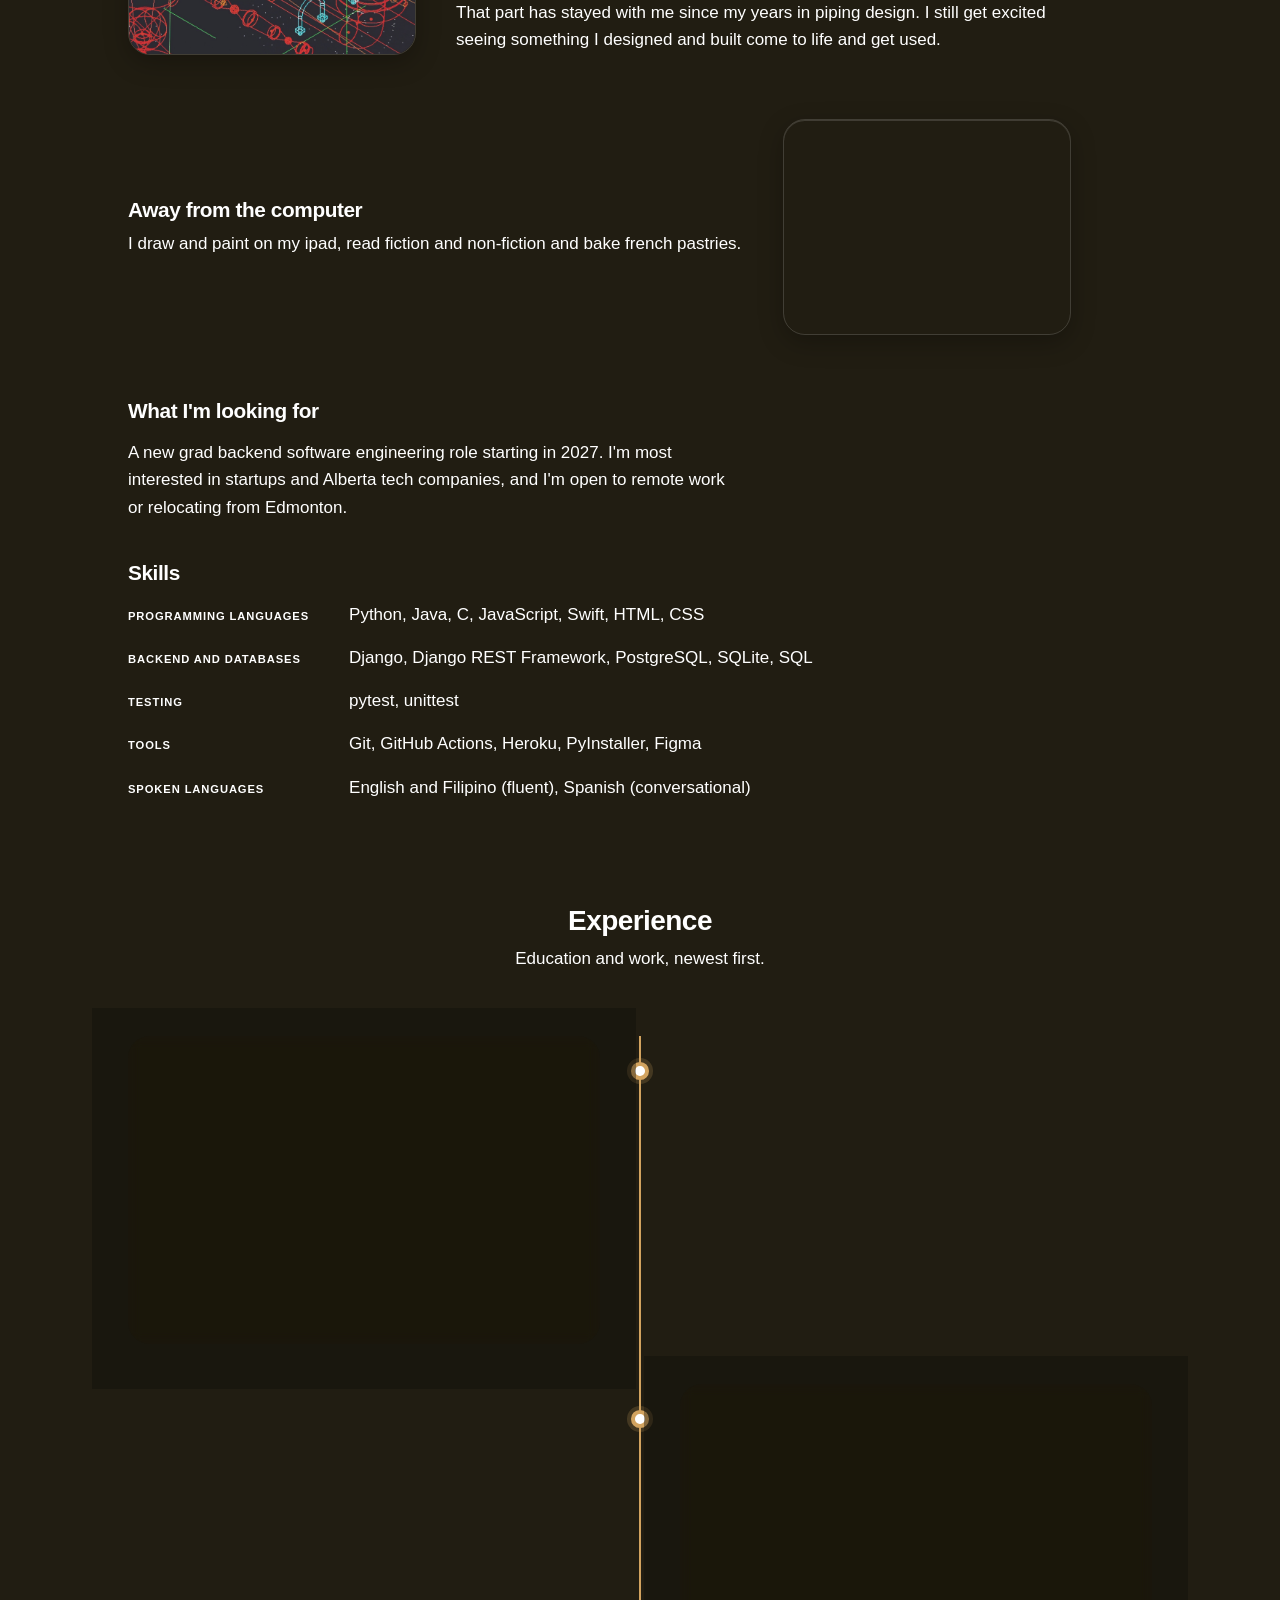
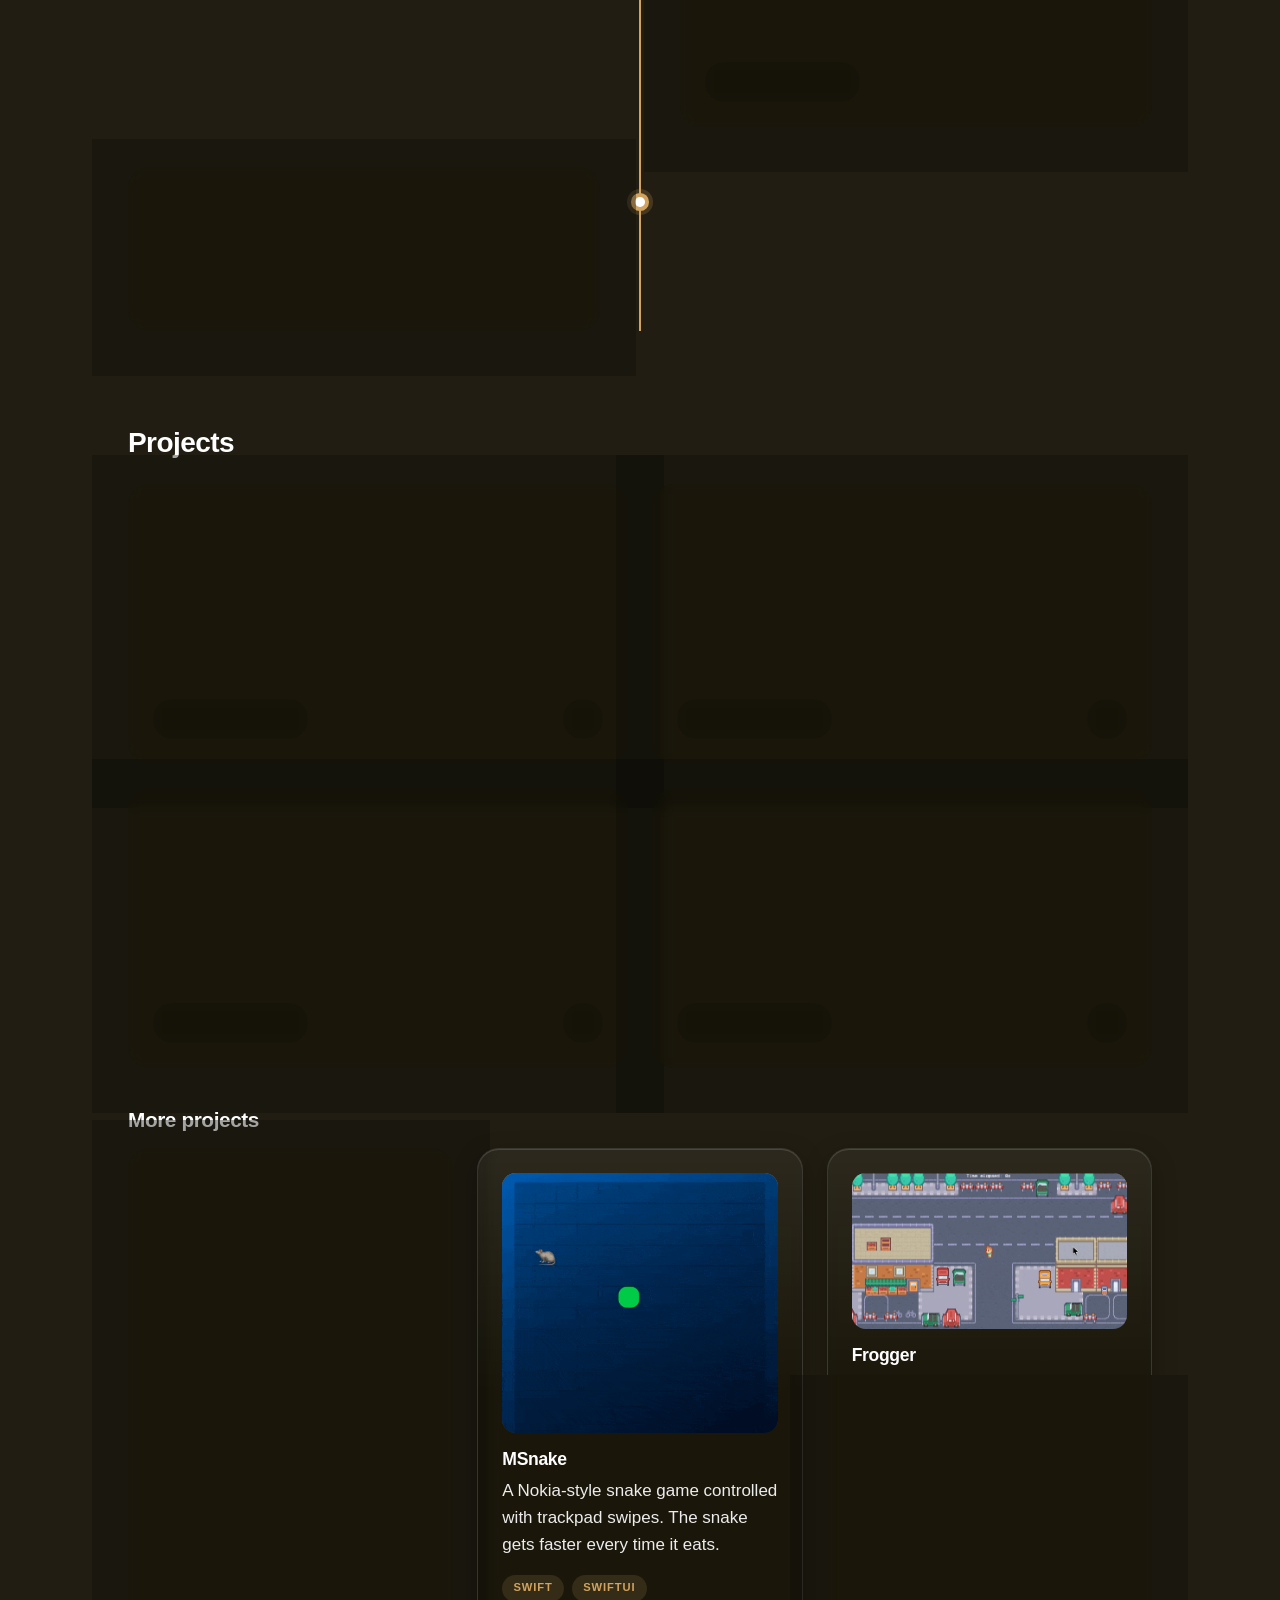
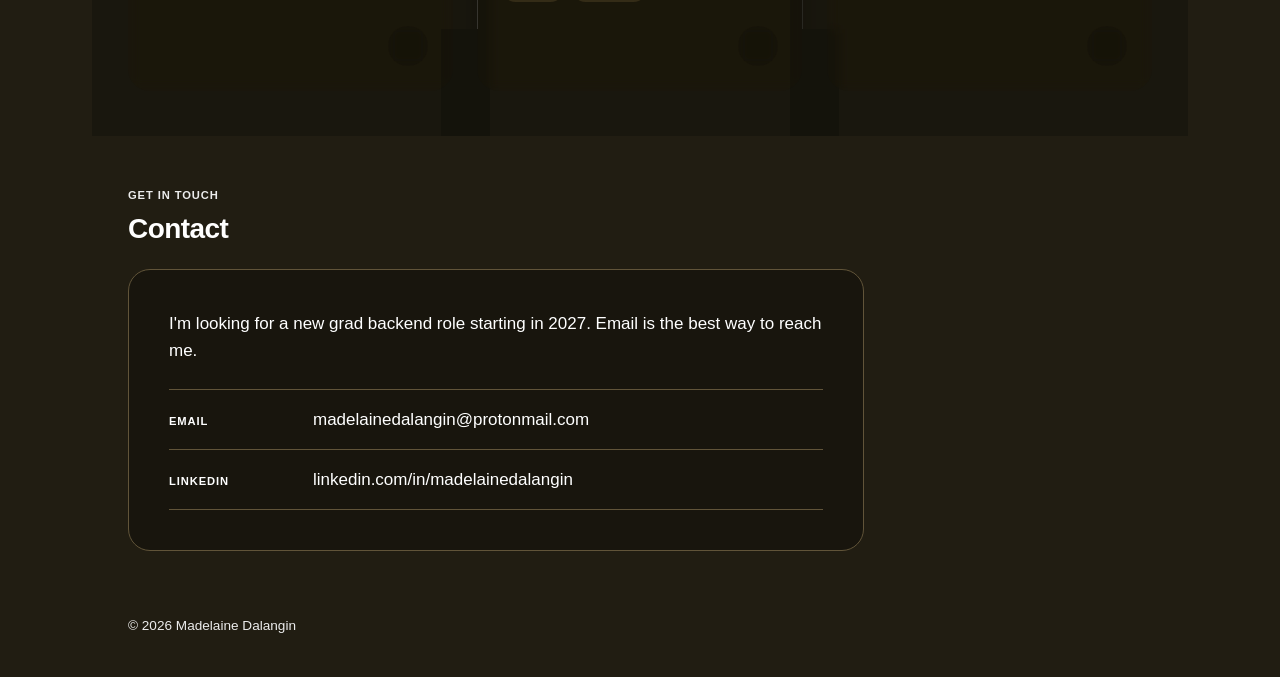
==== commit 82cde6ec: "update about" ====
--- a/index.html
+++ b/index.html
@@ -105,7 +105,7 @@
               height="618" autoplay muted loop playsinline aria-label="Timelapse of my digital painting of two ducks"></video>
             <div class="about-block__text reveal">
               <h3 class="about-block__title">Away from the computer</h3>
-              <p>I draw, paint and read.</p>
+              <p>I draw and paint on my ipad, read fiction and non-fiction and bake french pastries.</p>
         </div>
         </div>
 
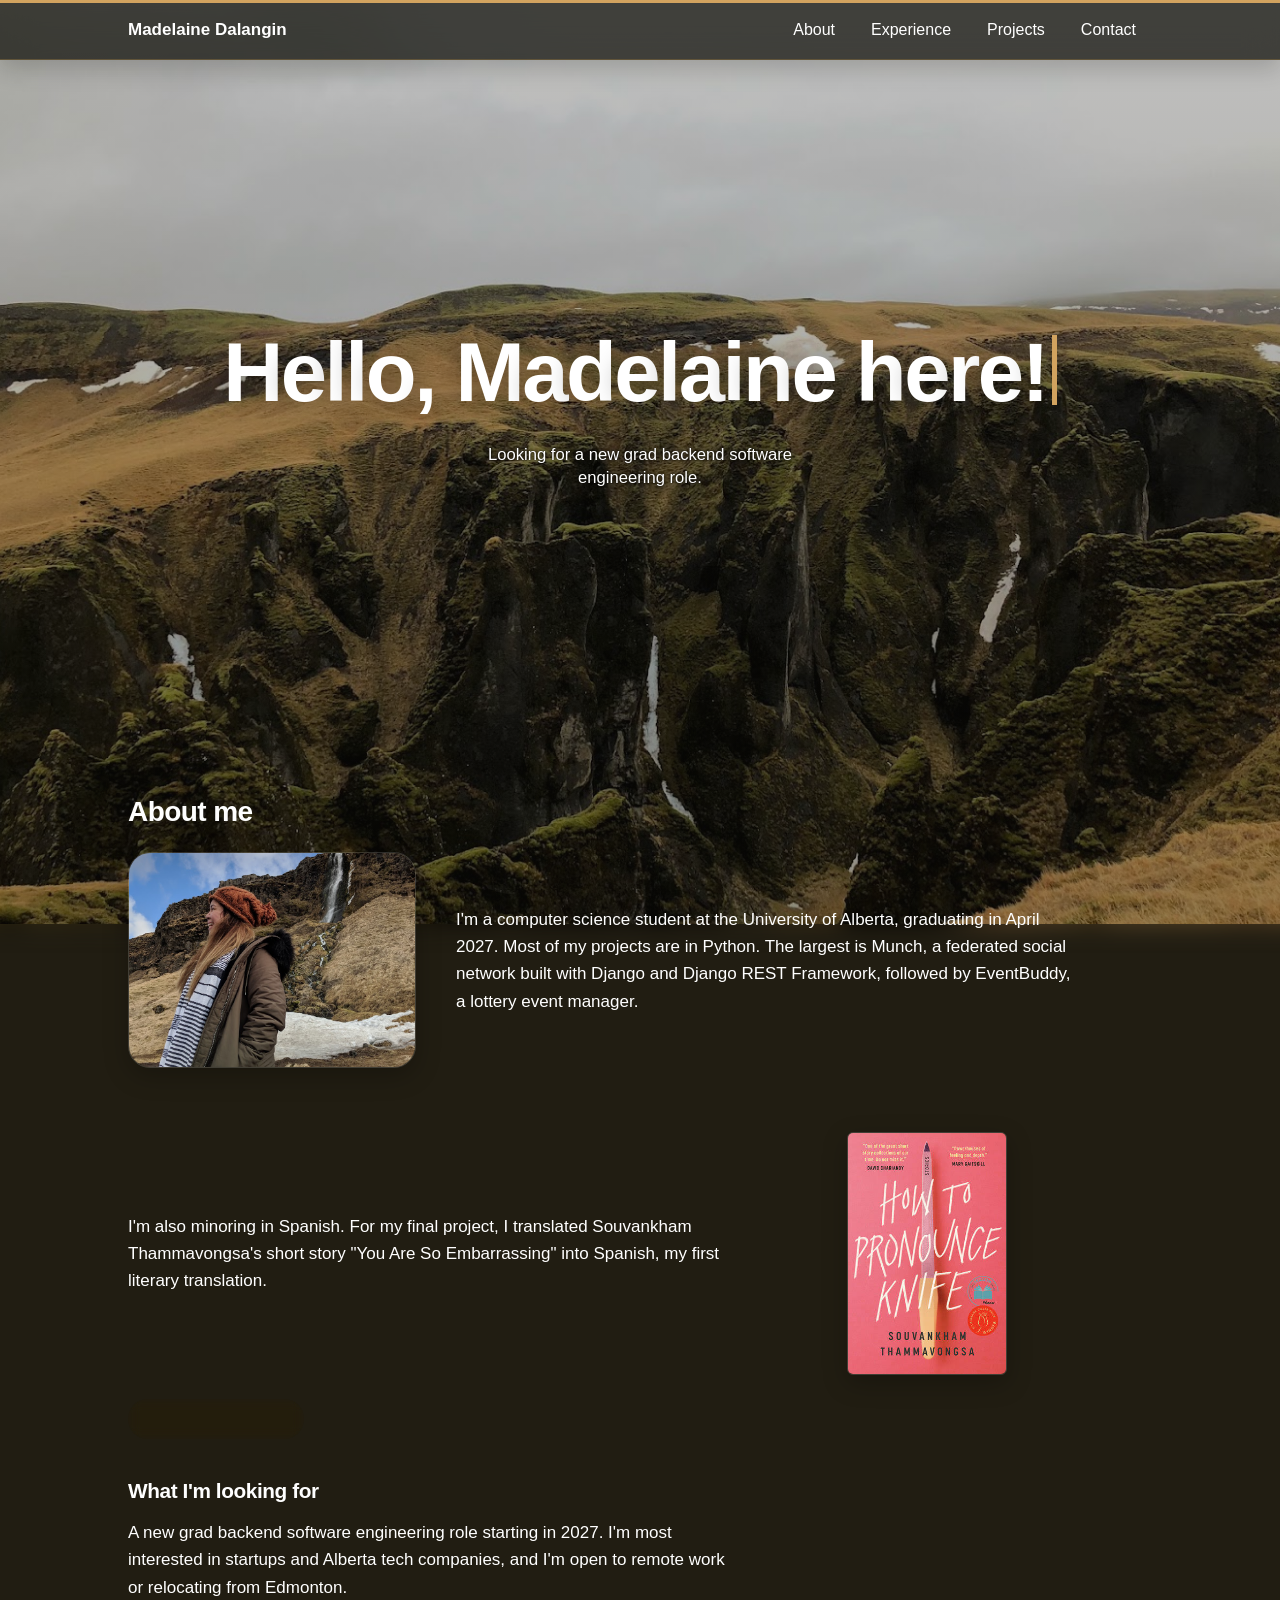
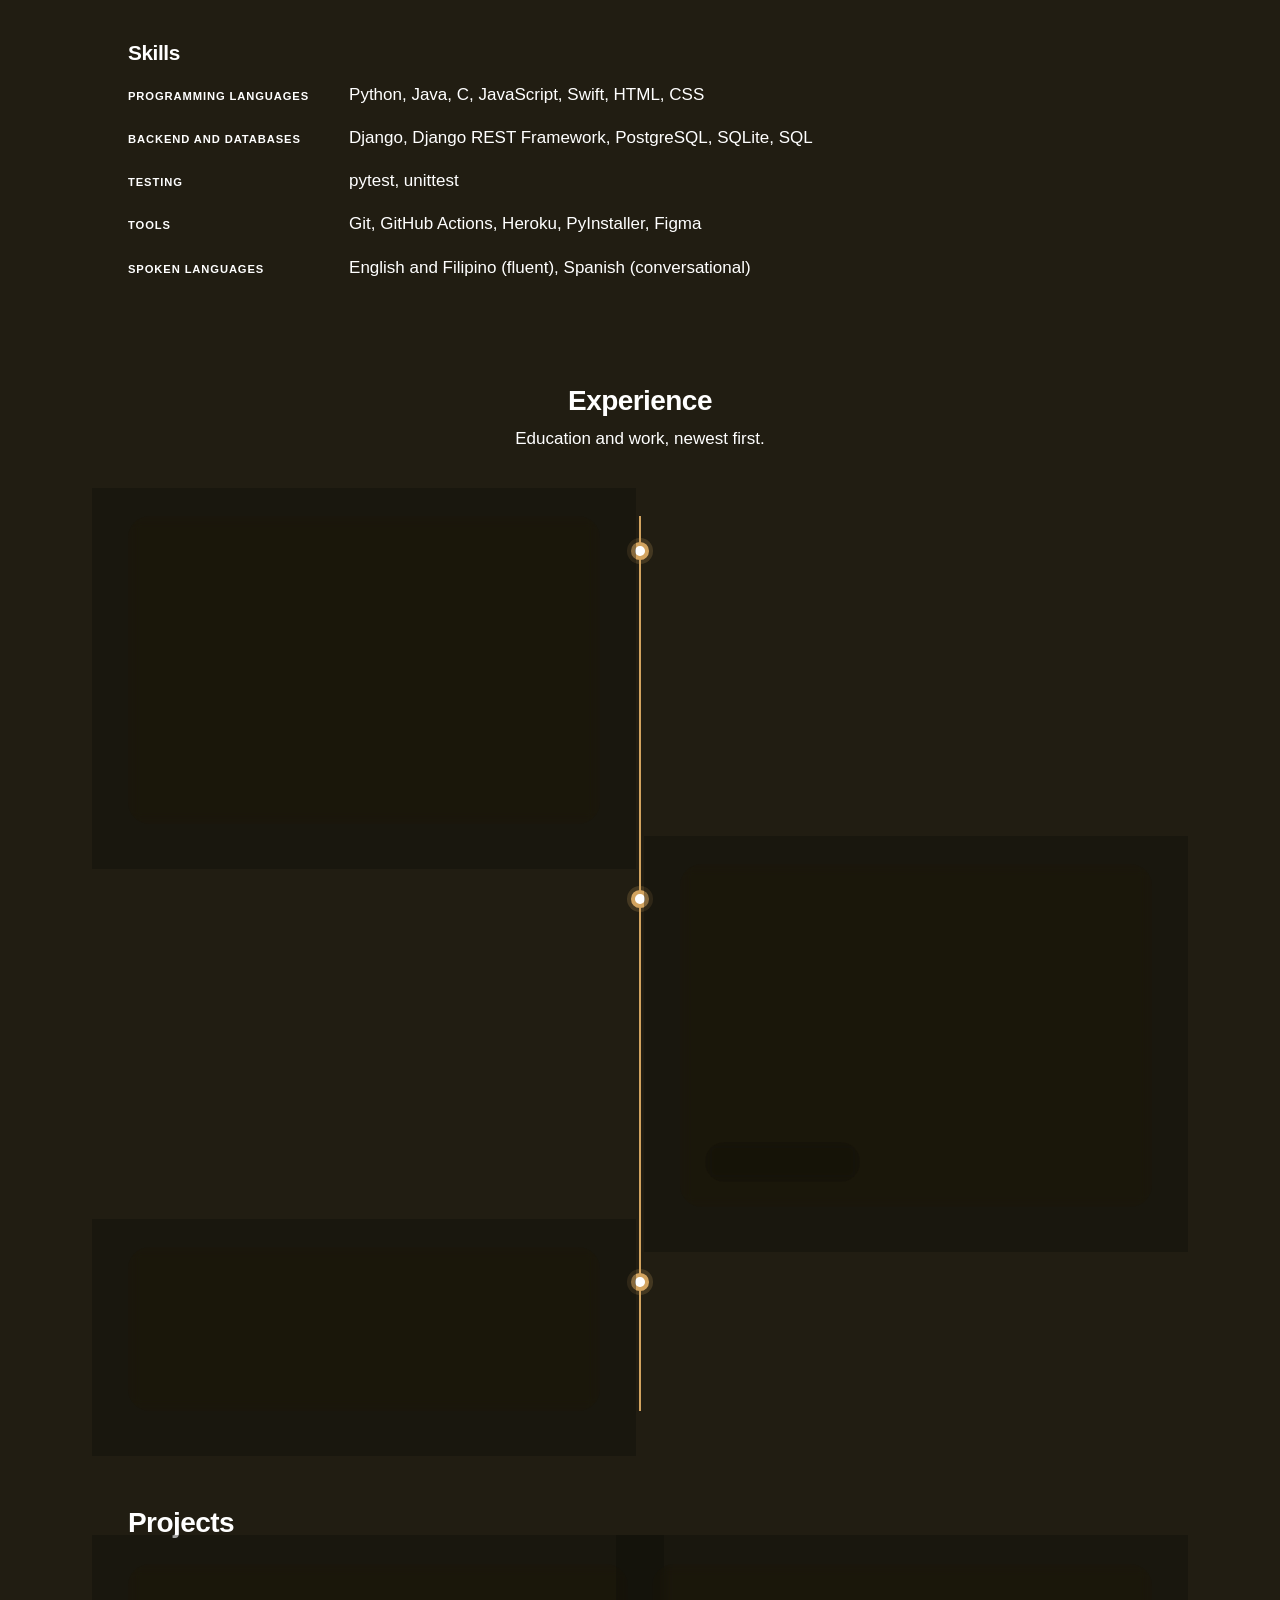
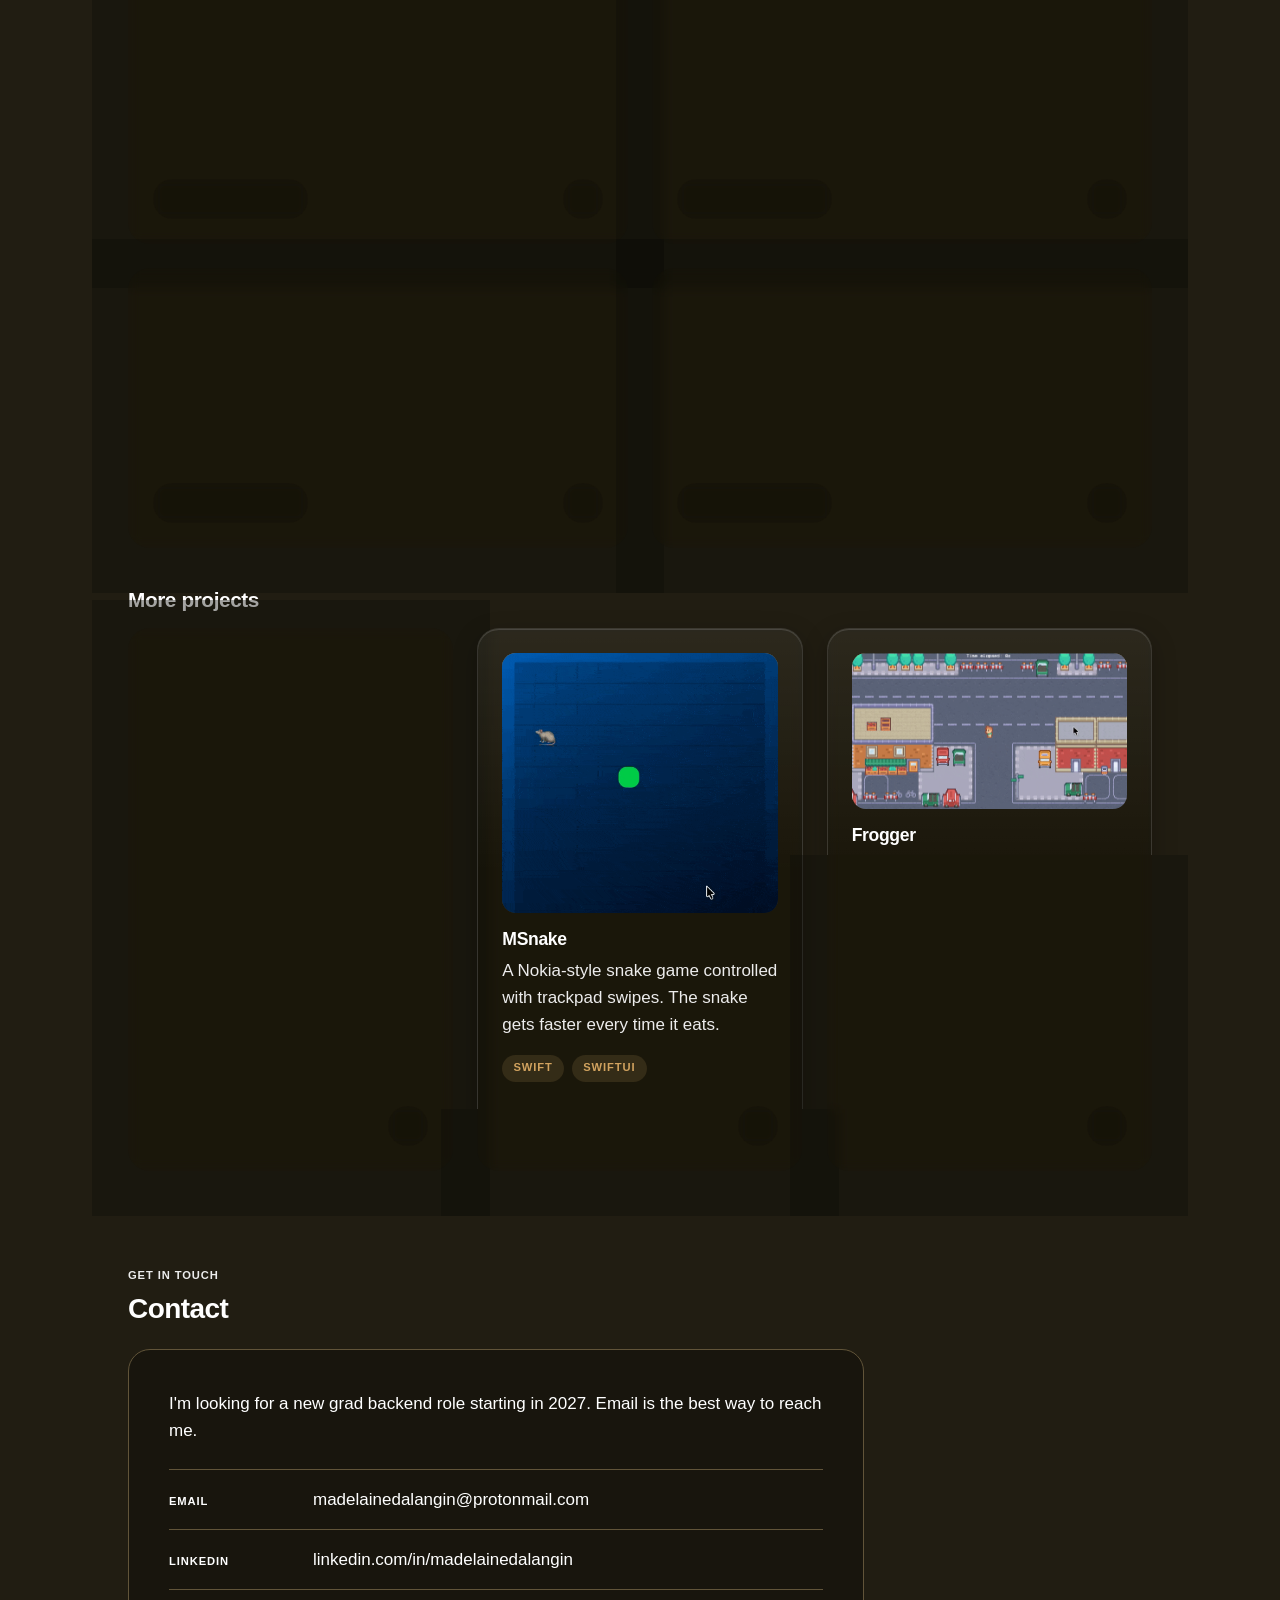
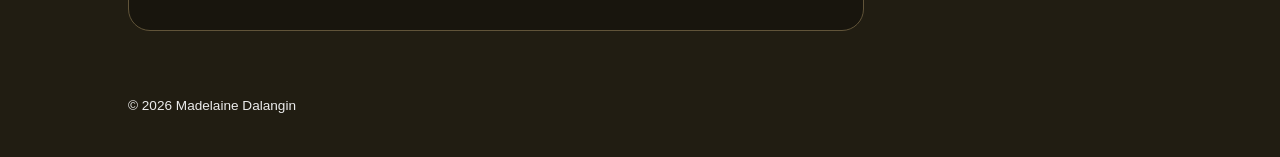
==== commit d3346fdf: "add call action to about me" ====
--- a/index.html
+++ b/index.html
@@ -58,7 +58,6 @@
       <div class="about-block">
         <img class="about-block__photo reveal" src="images/IMG_8098.jpg" alt="Madelaine Dalangin" width="800" height="600">
         <div class="about-block__text reveal">
-          <h3 class="about-block__title">Computer science</h3>
           <p>
             I'm a computer science student at the University of Alberta, graduating in
             April 2027. Most of my projects are in Python. The largest is Munch, a
@@ -72,7 +71,6 @@
           <img class="about-block__photo about-block__photo--cover reveal" src="images/HTPK.jpeg"
             alt="Cover of How to Pronounce Knife by Souvankham Thammavongsa" width="295" height="450">
           <div class="about-block__text reveal">
-            <h3 class="about-block__title">Spanish</h3>
           <p>
             I'm also minoring in Spanish. For my final project, I translated Souvankham
             Thammavongsa's short story "You Are So Embarrassing" into Spanish, my first
@@ -81,11 +79,13 @@
         </div>
         </div>
         
+        <details class="about-more">
+          <summary class="button button--glass"><span class="when-closed">More about me</span><span class="when-open">Show
+              less</span></summary>
         <div class="about-block">
           <img class="about-block__photo reveal" src="images/IMG_7900.JPG"
             alt="Wireframe 3D model of pipes and supports from my piping design work" width="800" height="800">
           <div class="about-block__text reveal">
-            <h3 class="about-block__title">Building things</h3>
           <p>
             Outside of school, I enjoy tinkering with anything that sparks my curiosity.
             I build Minecraft mods for myself and write software that makes everyday tasks
@@ -104,10 +104,10 @@
             <video class="about-block__photo reveal" src="images/duckies.mp4" poster="images/duckies-poster.jpg" width="800"
               height="618" autoplay muted loop playsinline aria-label="Timelapse of my digital painting of two ducks"></video>
             <div class="about-block__text reveal">
-              <h3 class="about-block__title">Away from the computer</h3>
               <p>I draw and paint on my ipad, read fiction and non-fiction and bake french pastries.</p>
         </div>
         </div>
+        </details>
 
       <h3 class="subsection__title reveal">What I'm looking for</h3>
       <p class="prose reveal">
--- a/css/style.css
+++ b/css/style.css
@@ -384,10 +384,10 @@
 }
 
 .hero__subtitle {
-  max-width: 36ch;
+  max-width: 42ch;
   margin: 0;
   color: #fff;
-  font-size: clamp(1.05rem, 1.8vw, 1.4rem);
+  font-size: clamp(0.95rem, 1.3vw, 1.1rem);
   line-height: 1.4;
   text-shadow:
     0 0 1px rgb(15 14 9 / 0.9),
@@ -467,16 +467,19 @@
   margin-top: var(--space-3);
 }
 
-.card__details summary {
+.card__details summary,
+.about-more > summary {
   cursor: pointer;
   list-style: none;
 }
 
-.card__details summary::-webkit-details-marker {
+.card__details summary::-webkit-details-marker,
+.about-more > summary::-webkit-details-marker {
   display: none;
 }
 
-.card__details summary::after {
+.card__details summary::after,
+.about-more > summary::after {
   content: "";
   width: 0.8em;
   height: 0.8em;
@@ -486,16 +489,20 @@
   --chevron: url("data:image/svg+xml,%3Csvg xmlns='http://www.w3.org/2000/svg' viewBox='0 0 24 24' fill='none' stroke='black' stroke-width='2.5' stroke-linecap='round' stroke-linejoin='round'%3E%3Cpath d='M6 9l6 6 6-6'/%3E%3C/svg%3E");
 }
 
-.card__details[open] summary::after {
+.card__details[open] summary::after,
+.about-more[open] > summary::after {
   transform: rotate(180deg);
 }
 
 .card__details .when-open,
-.card__details[open] .when-closed {
+.card__details[open] .when-closed,
+.about-more > summary .when-open,
+.about-more[open] > summary .when-closed {
   display: none;
 }
 
-.card__details[open] .when-open {
+.card__details[open] .when-open,
+.about-more[open] > summary .when-open {
   display: inline;
 }
 
@@ -640,6 +647,14 @@
   box-shadow: var(--glass-shadow);
 }
 
+.about-more {
+  margin-top: calc(var(--space-4) - var(--space-6));
+}
+
+.about-more[open] > summary {
+  margin-bottom: var(--space-6);
+}
+
 .about-block__photo--cover {
   width: 10rem;
   aspect-ratio: auto;
@@ -652,10 +667,6 @@
 
 .about-block__text > :last-child {
   margin-bottom: 0;
-}
-
-.about-block__title {
-  margin: 0 0 var(--space-2);
 }
 
 @media (min-width: 48rem) {
@@ -1079,7 +1090,8 @@
     animation: details-in 0.3s var(--ease-out);
   }
 
-  .card__details summary::after {
+  .card__details summary::after,
+  .about-more > summary::after {
     transition: transform 0.2s ease;
   }
 
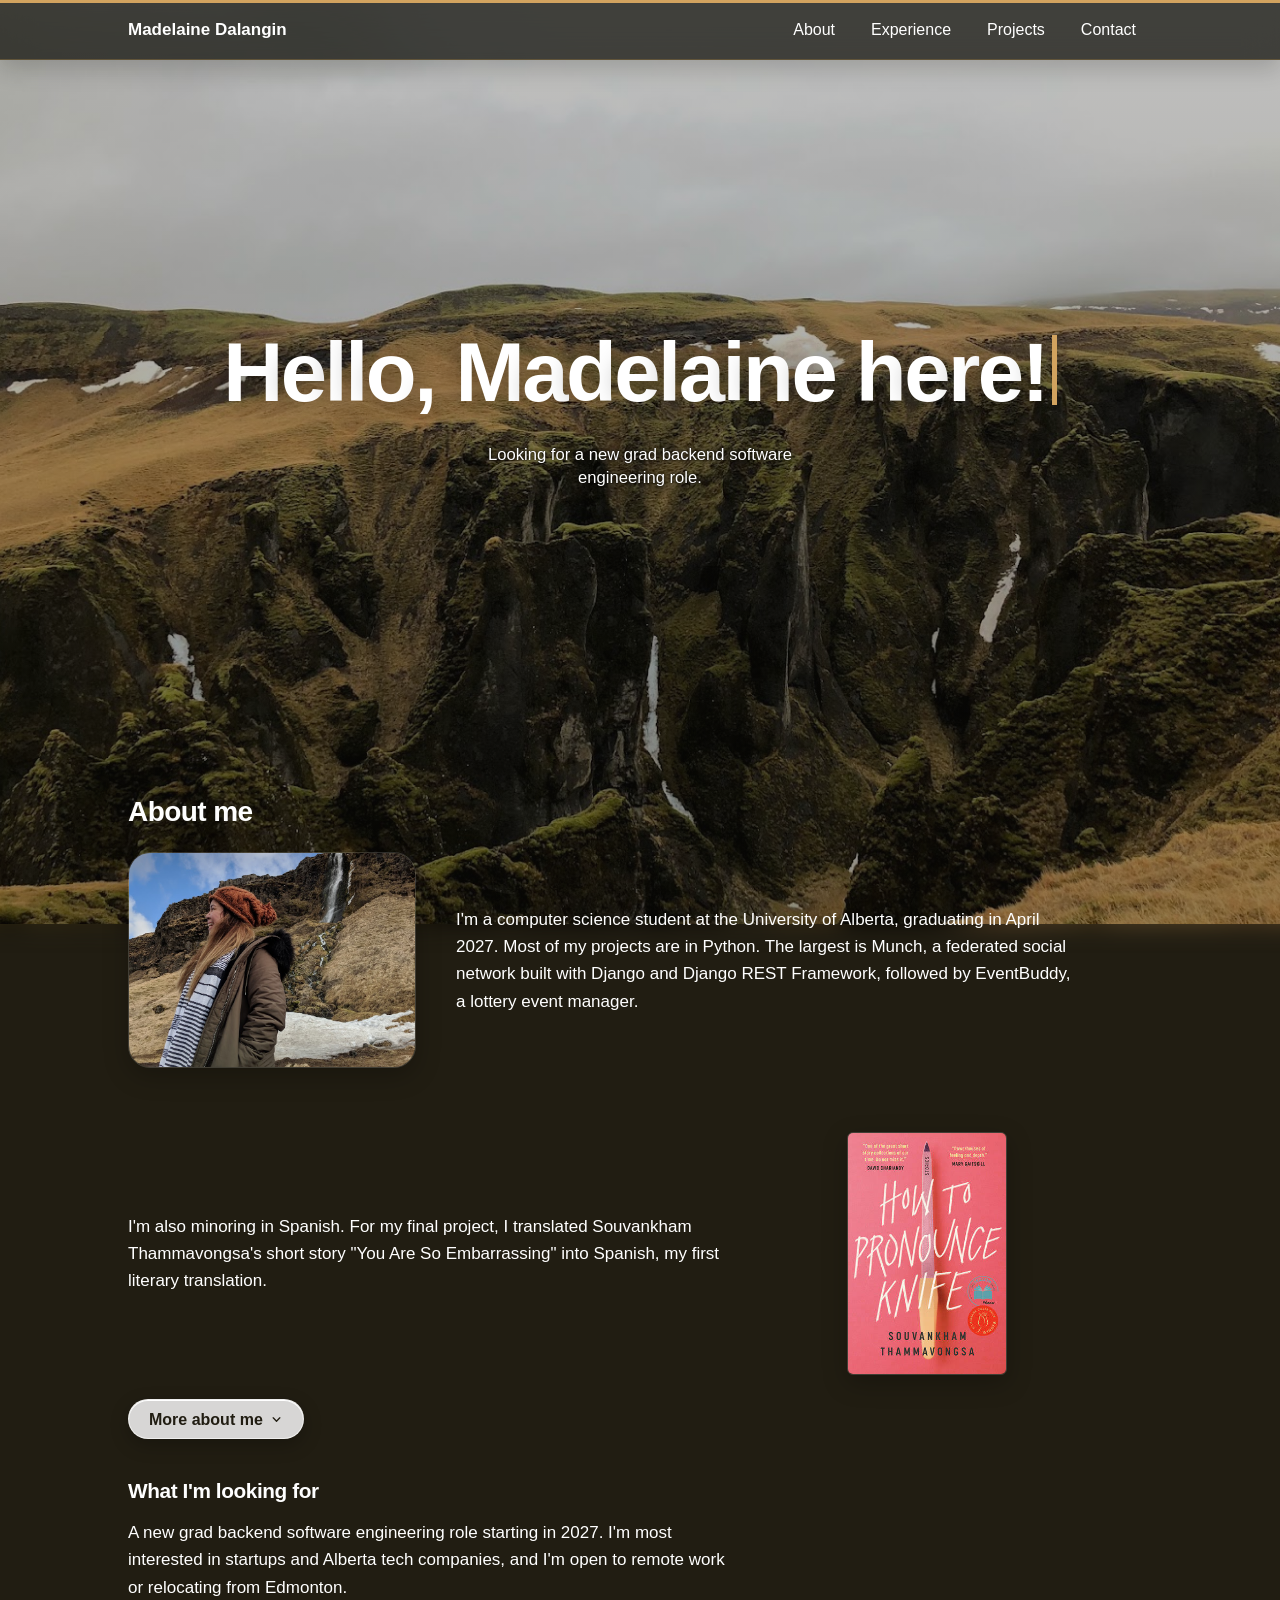
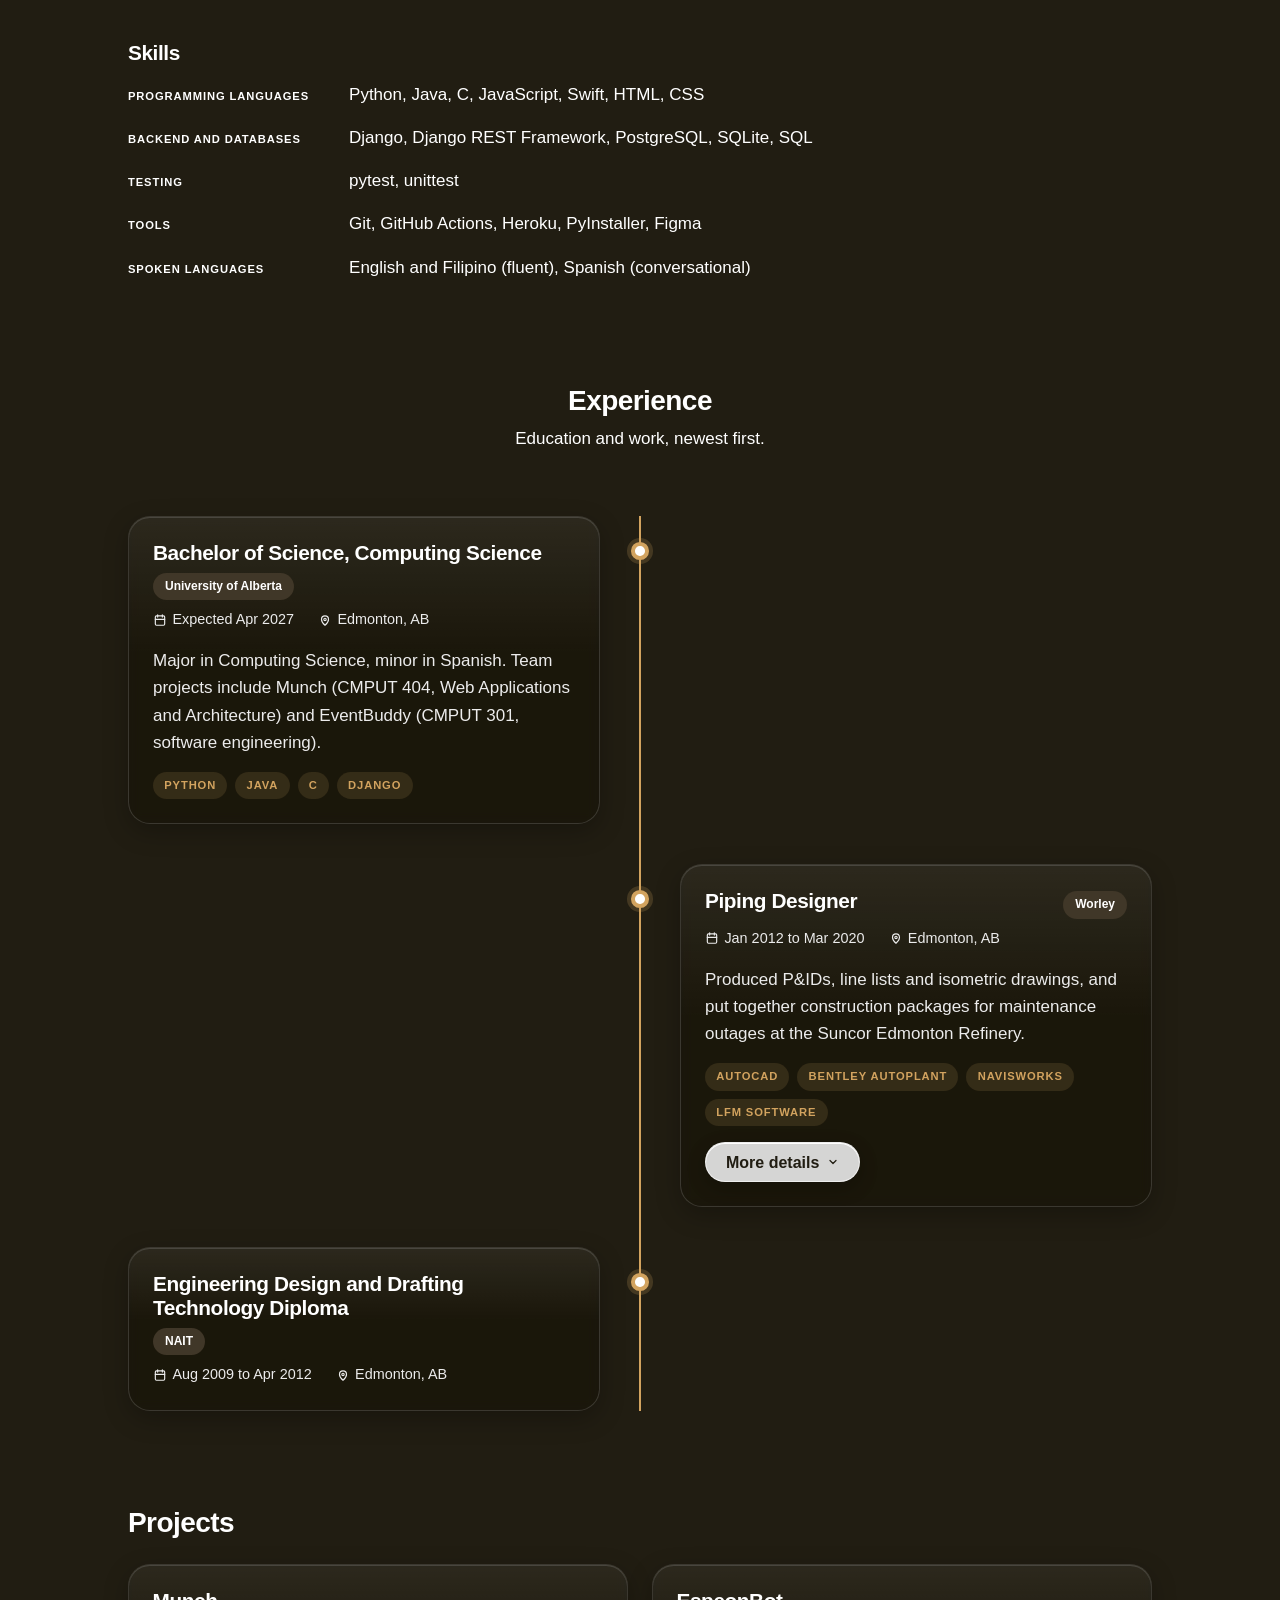
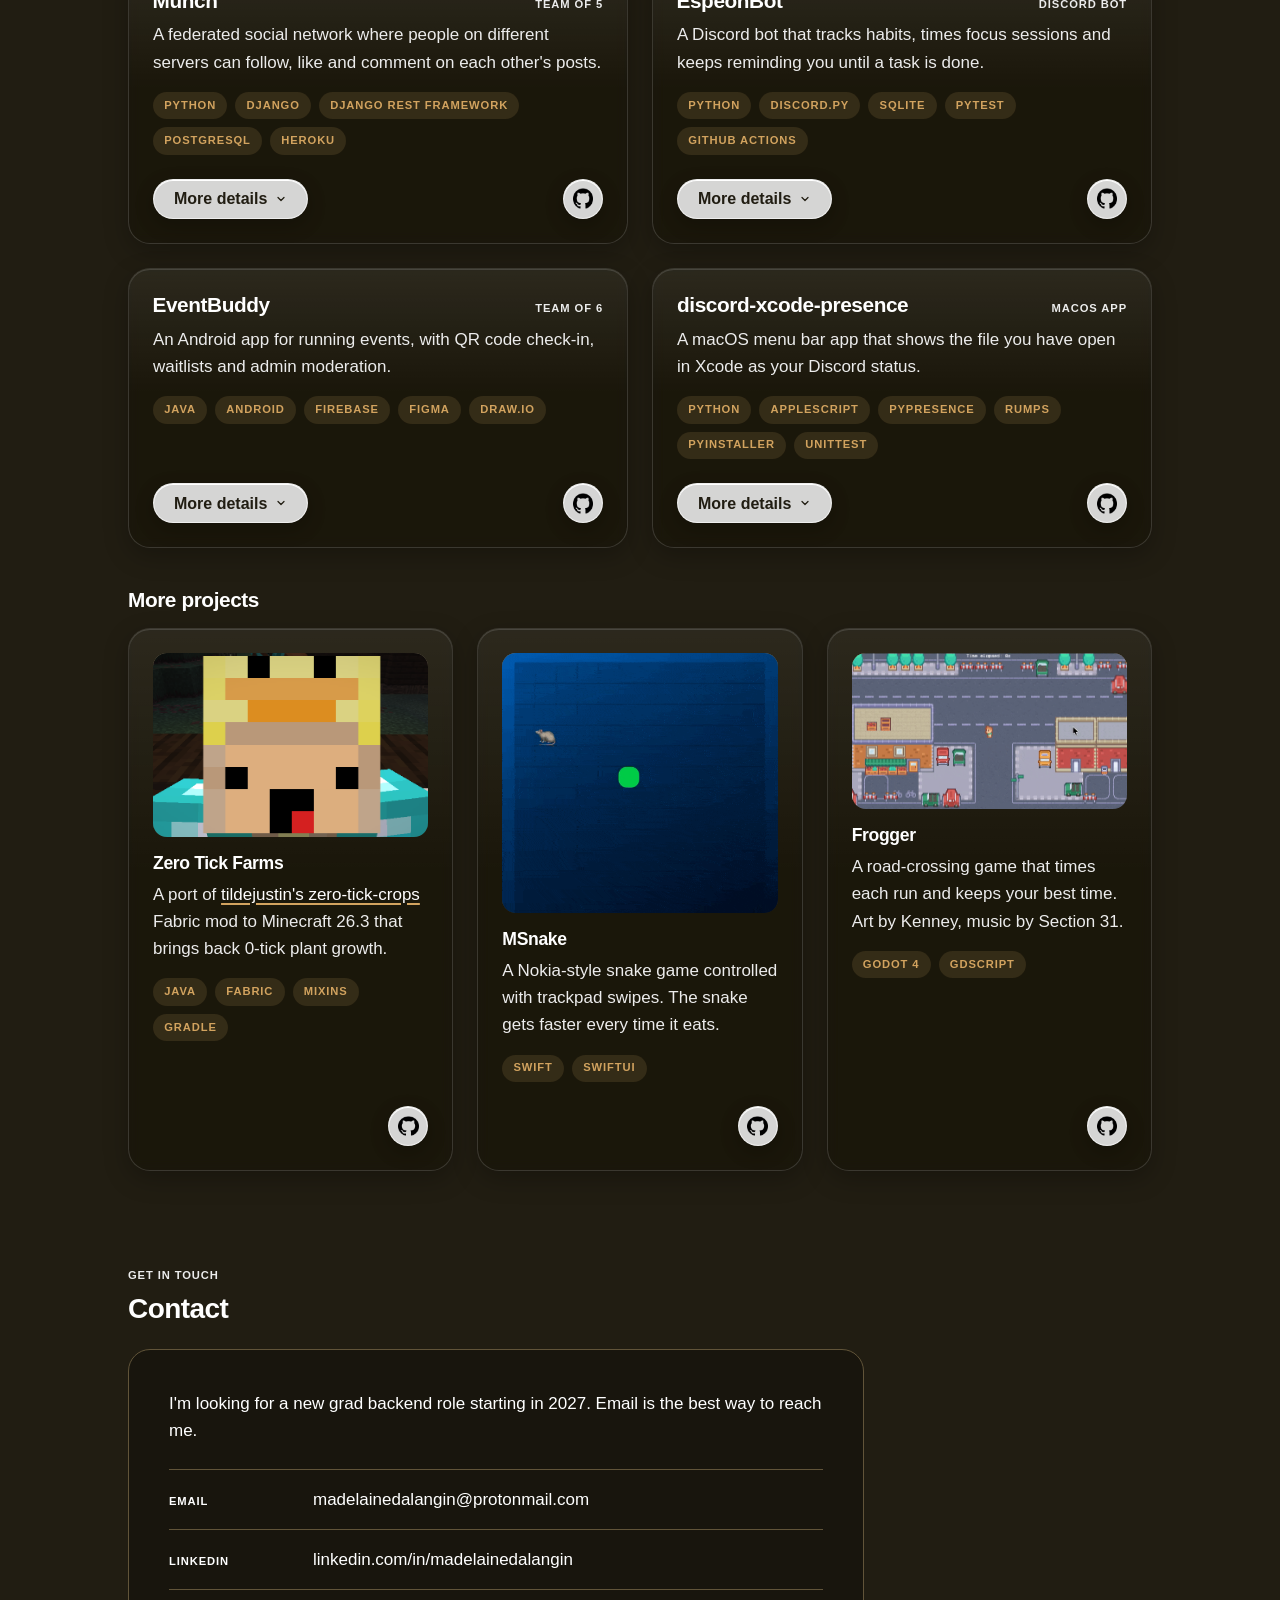
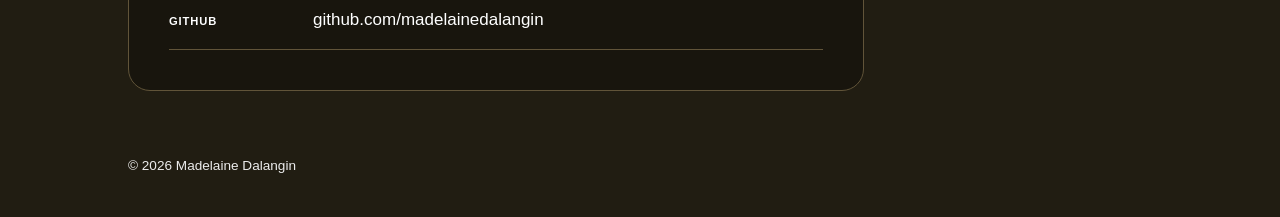
==== commit 2efe586d: "add github in contact" ====
--- a/index.html
+++ b/index.html
@@ -480,6 +480,13 @@
                 rel="noopener noreferrer">linkedin.com/in/madelainedalangin<span class="visually-hidden"> (opens in a new tab)</span></a>
             </dd>
             </div>
+            <div class="contact-list__row">
+              <dt>GitHub</dt>
+              <dd><a href="https://www.github.com/madelainedalangin" target="_blank"
+                  rel="noopener noreferrer">github.com/madelainedalangin<span class="visually-hidden"> (opens in a new
+                    tab)</span></a>
+              </dd>
+            </div>
             </dl>
 
       </div>
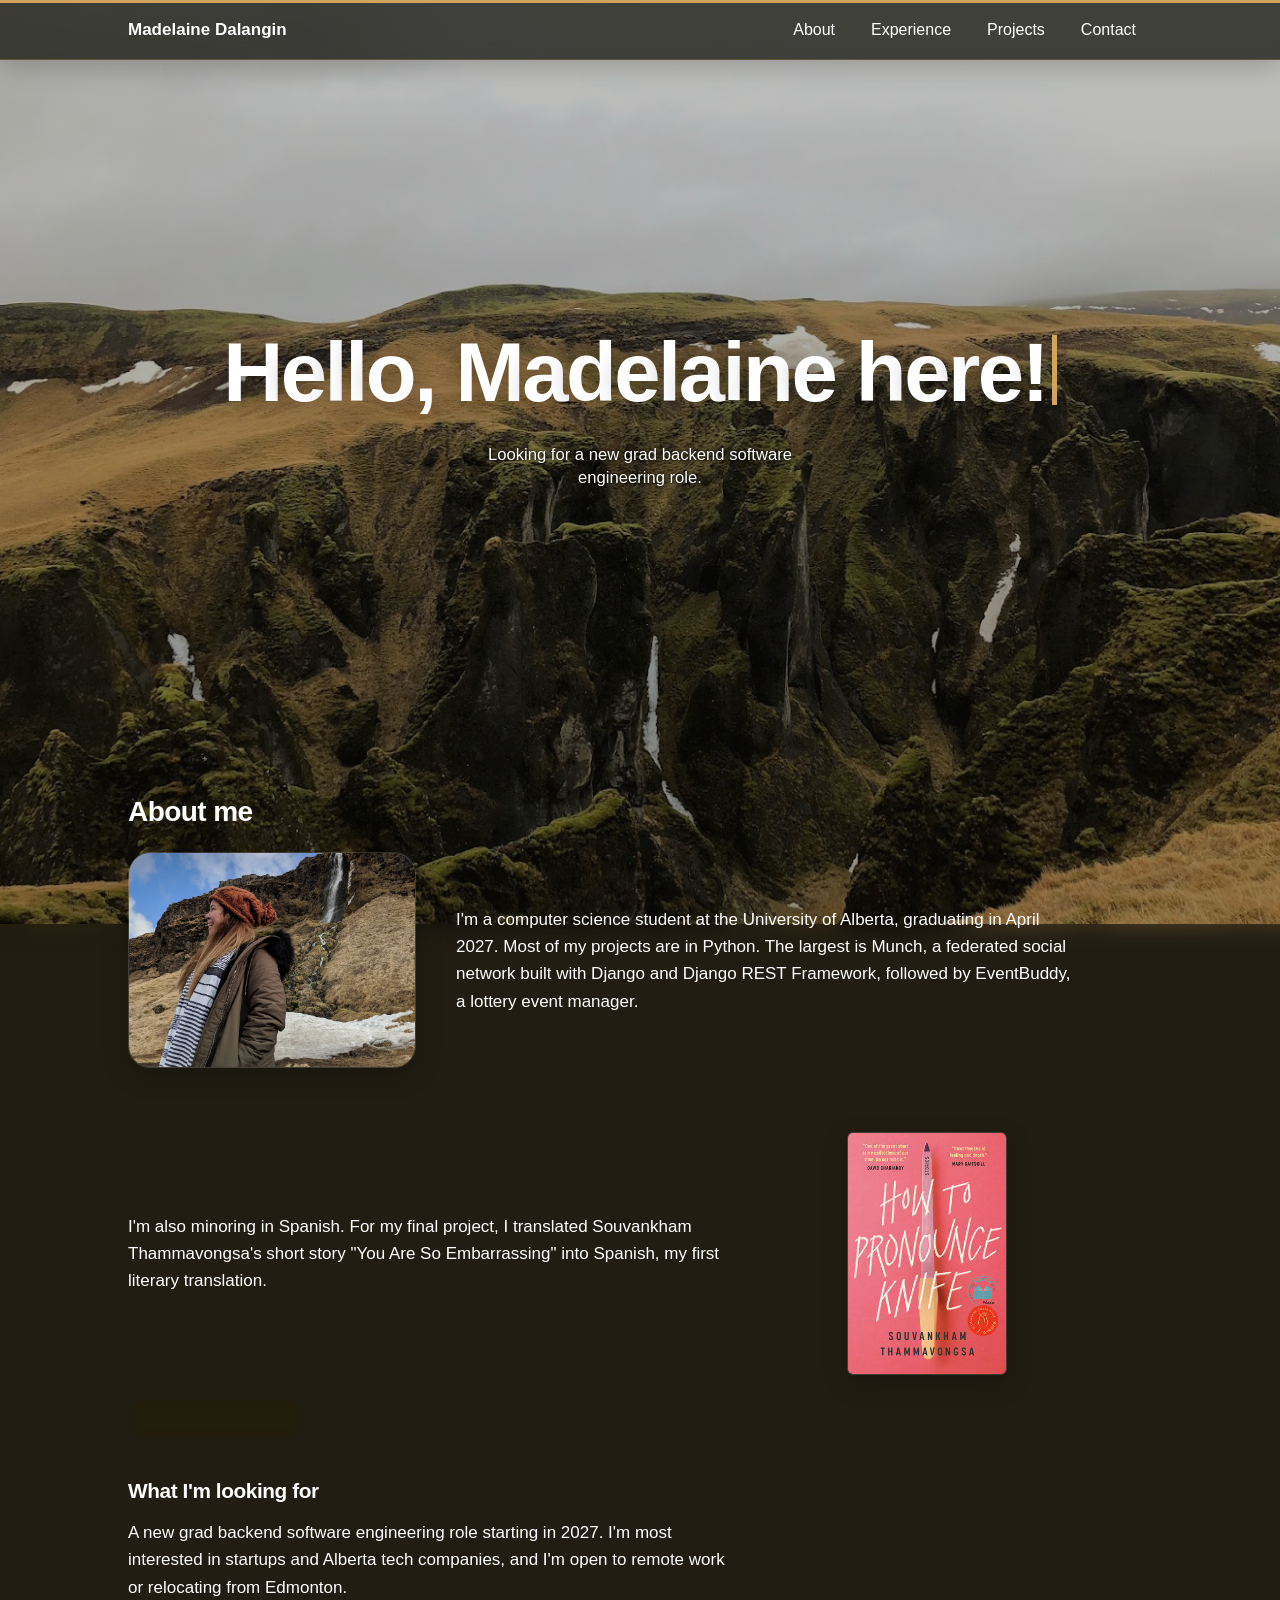
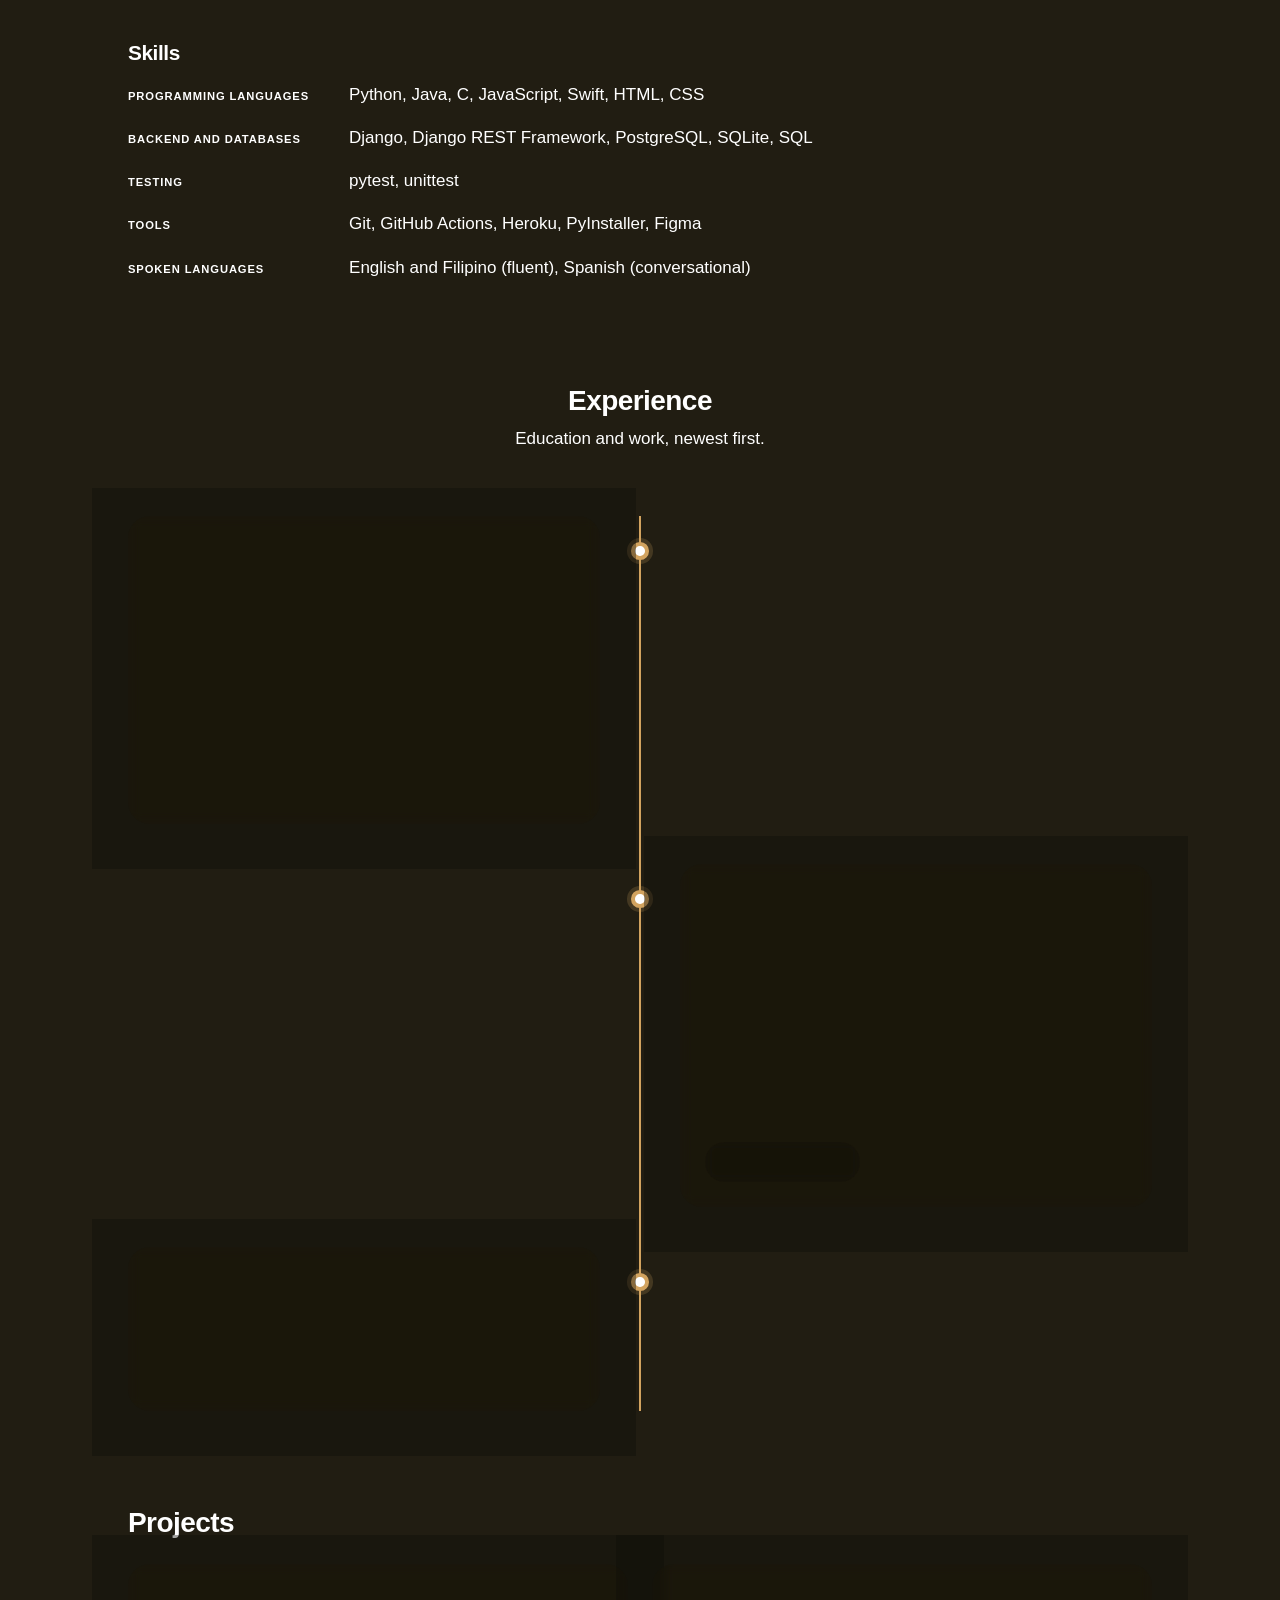
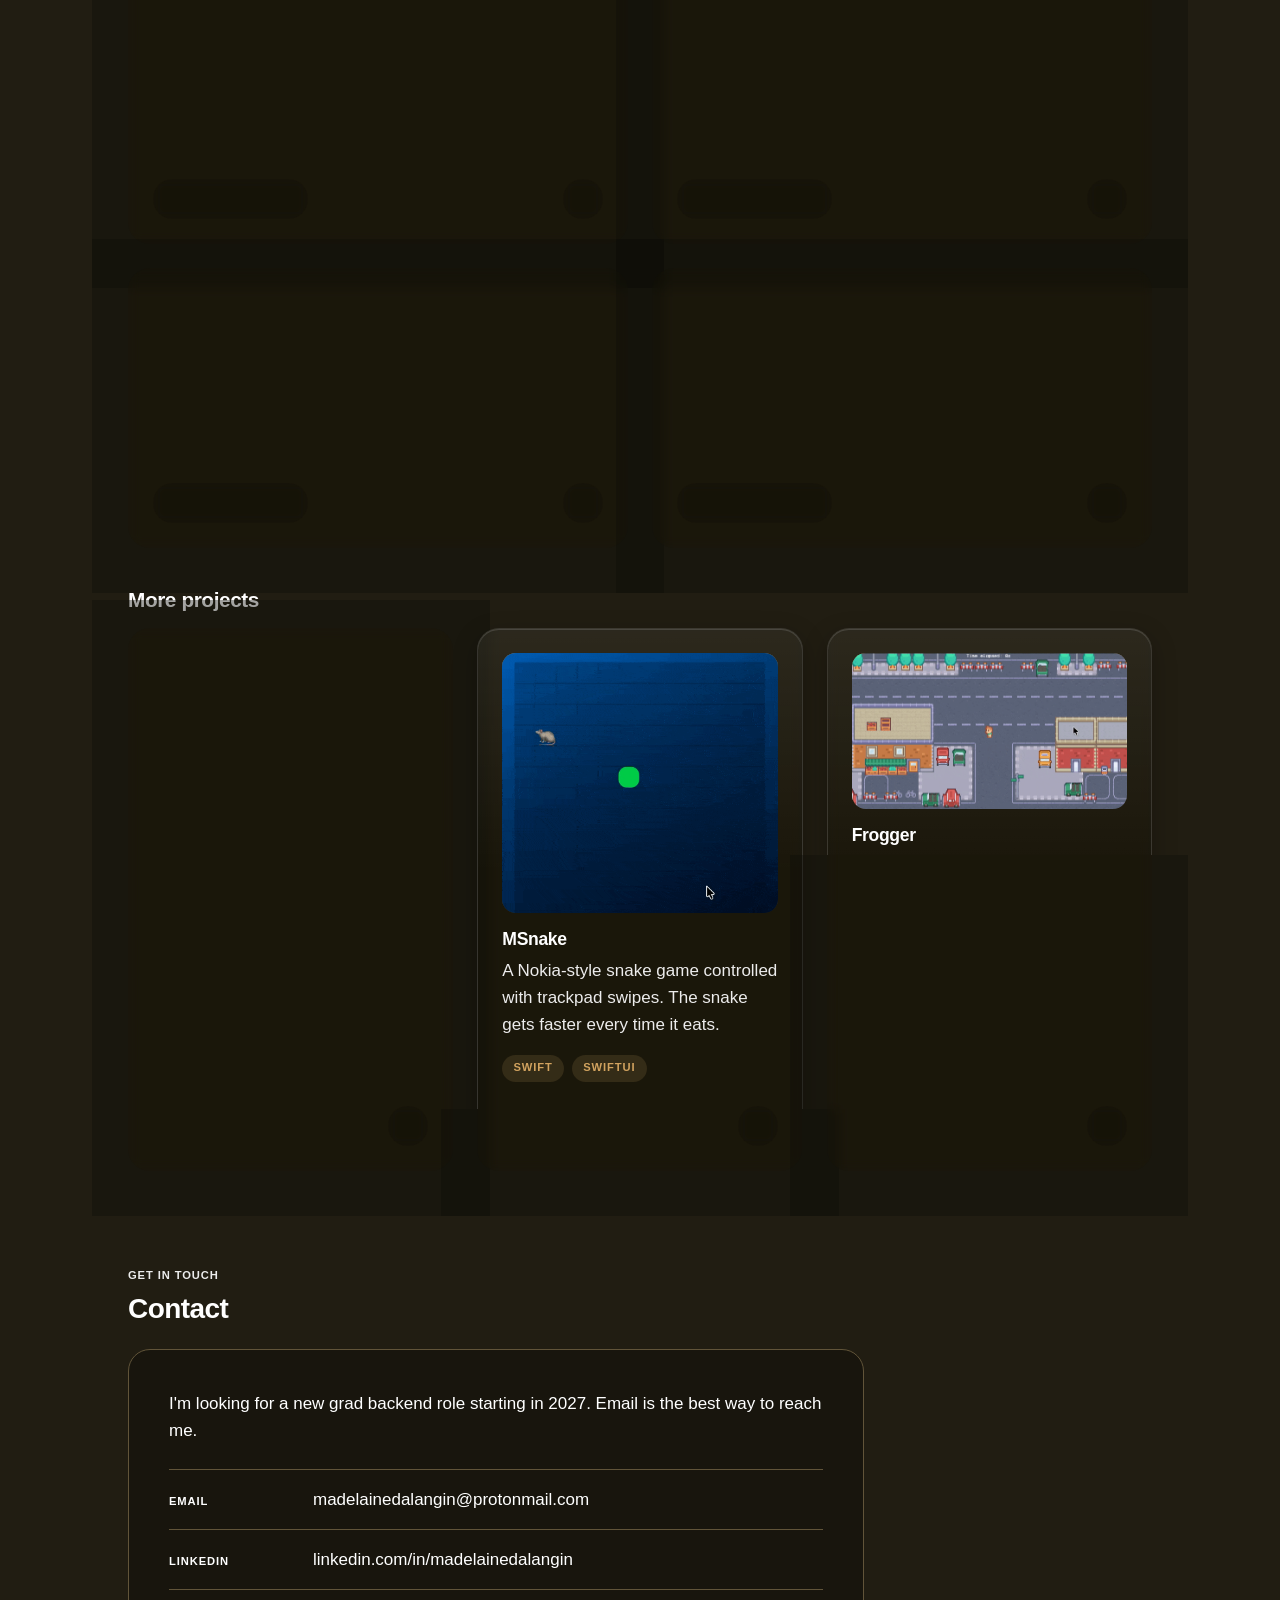
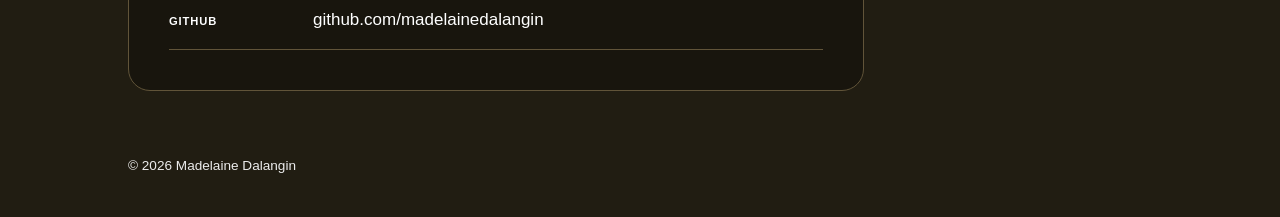
==== commit 4e15e509: "edit experience timeline" ====
--- a/index.html
+++ b/index.html
@@ -211,7 +211,7 @@
               <p class="badge">NAIT</p>
             </div>
             <p class="timeline__meta">
-              <span class="timeline__date">Aug 2009 to Apr 2012</span>
+              <span class="timeline__date">Apr 2012</span>
               <span class="timeline__place">Edmonton, AB</span>
             </p>
           </article>
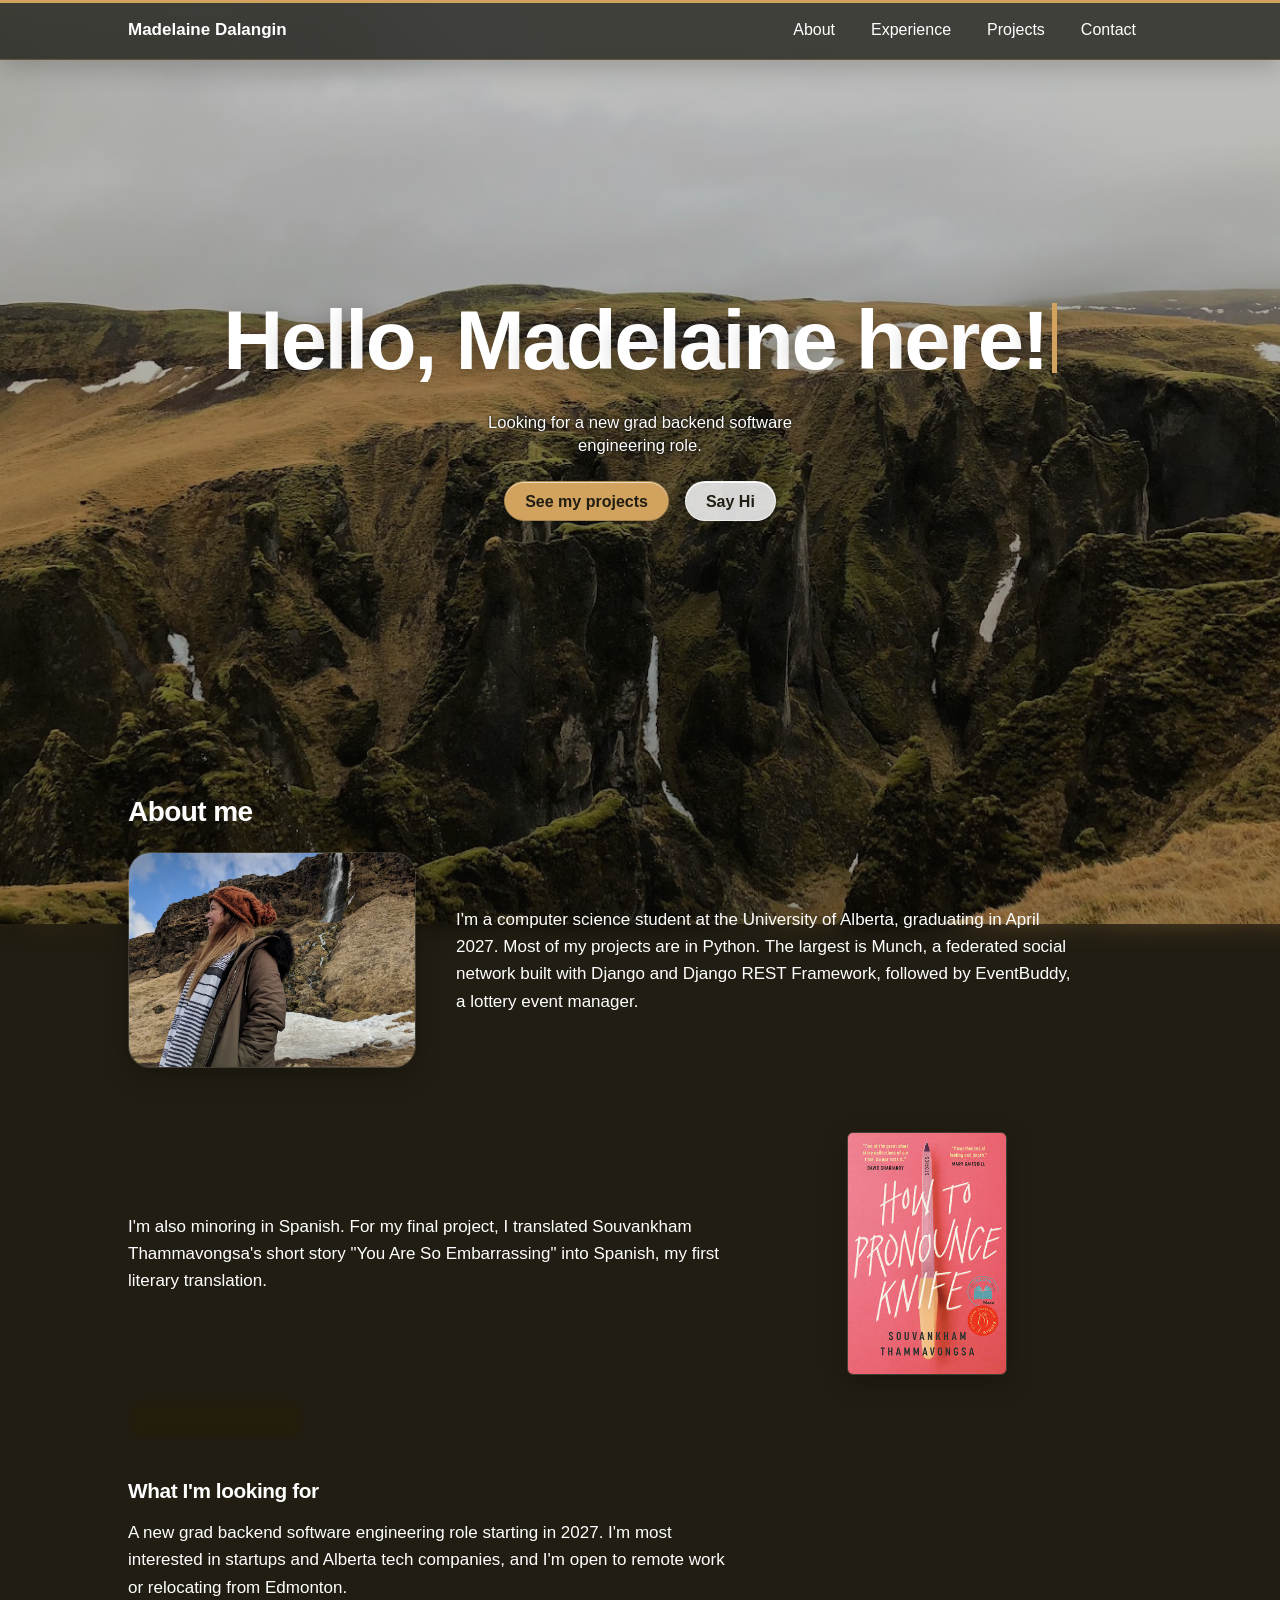
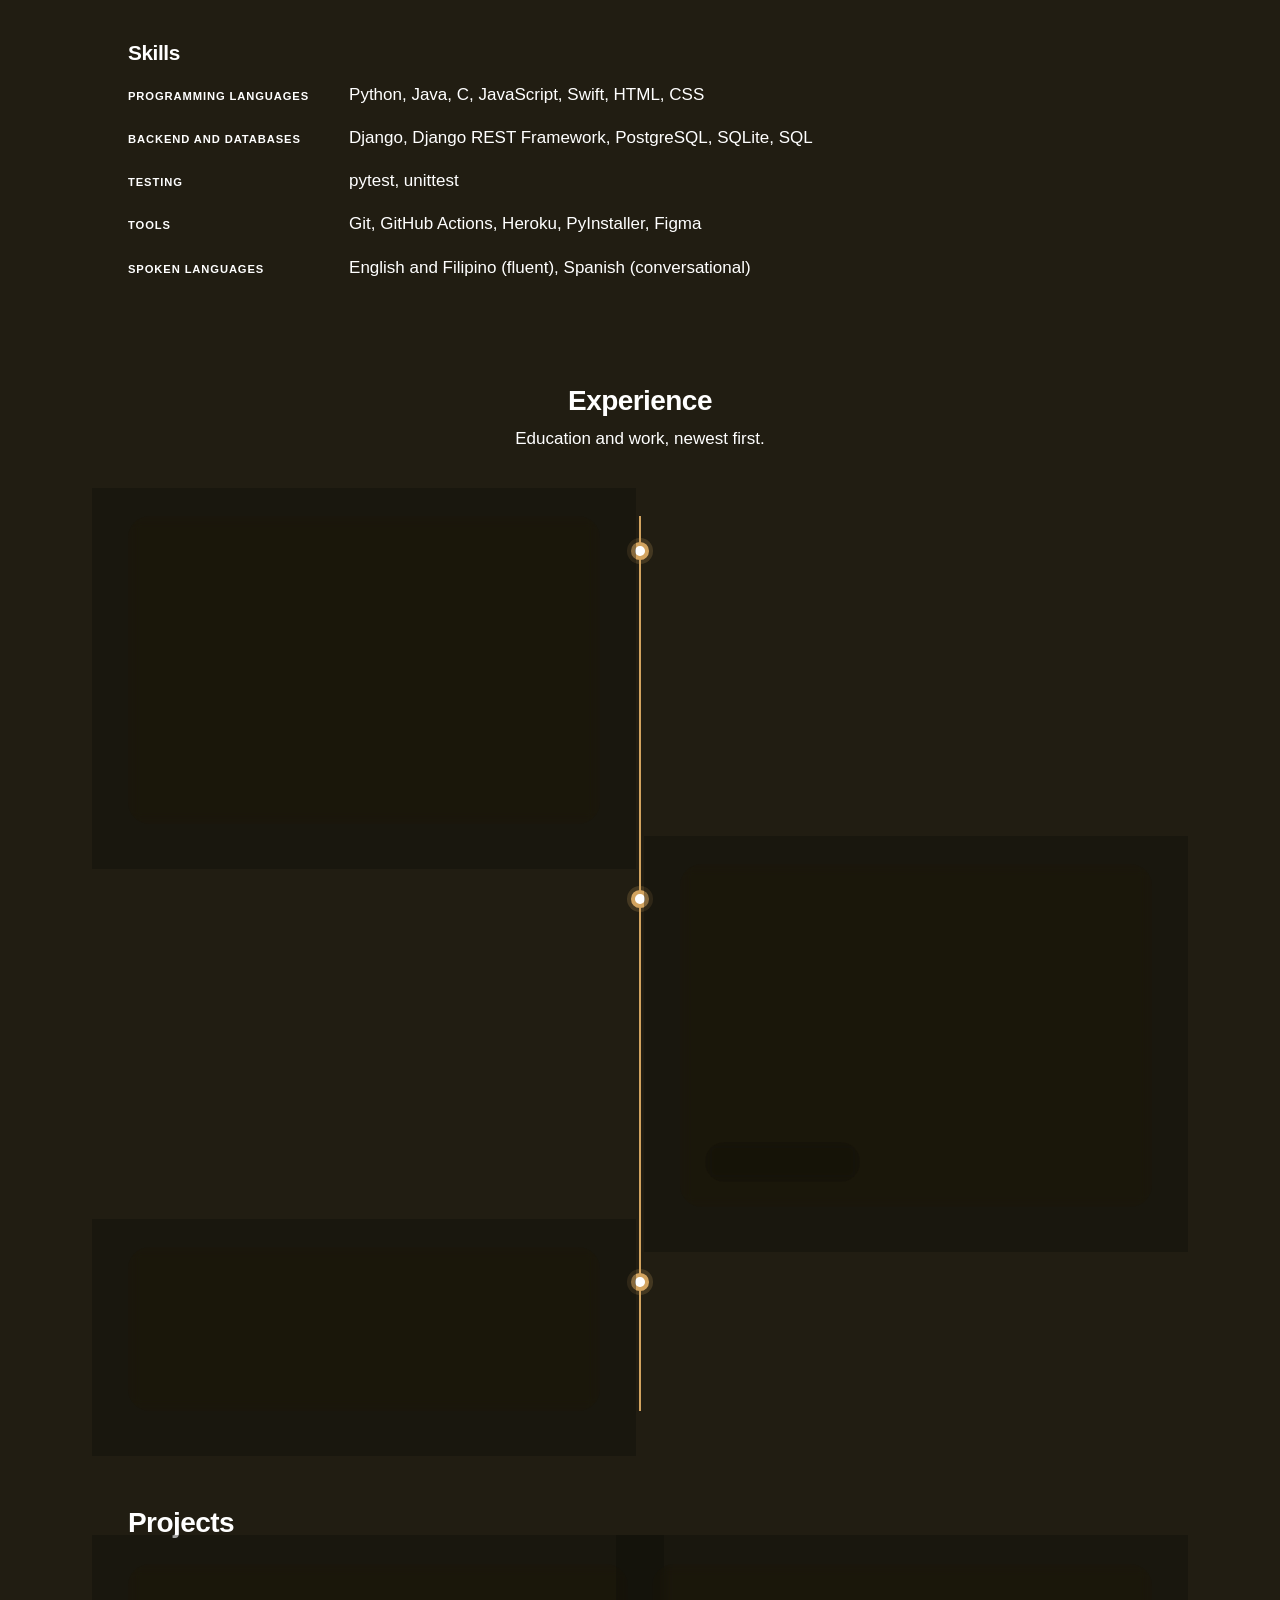
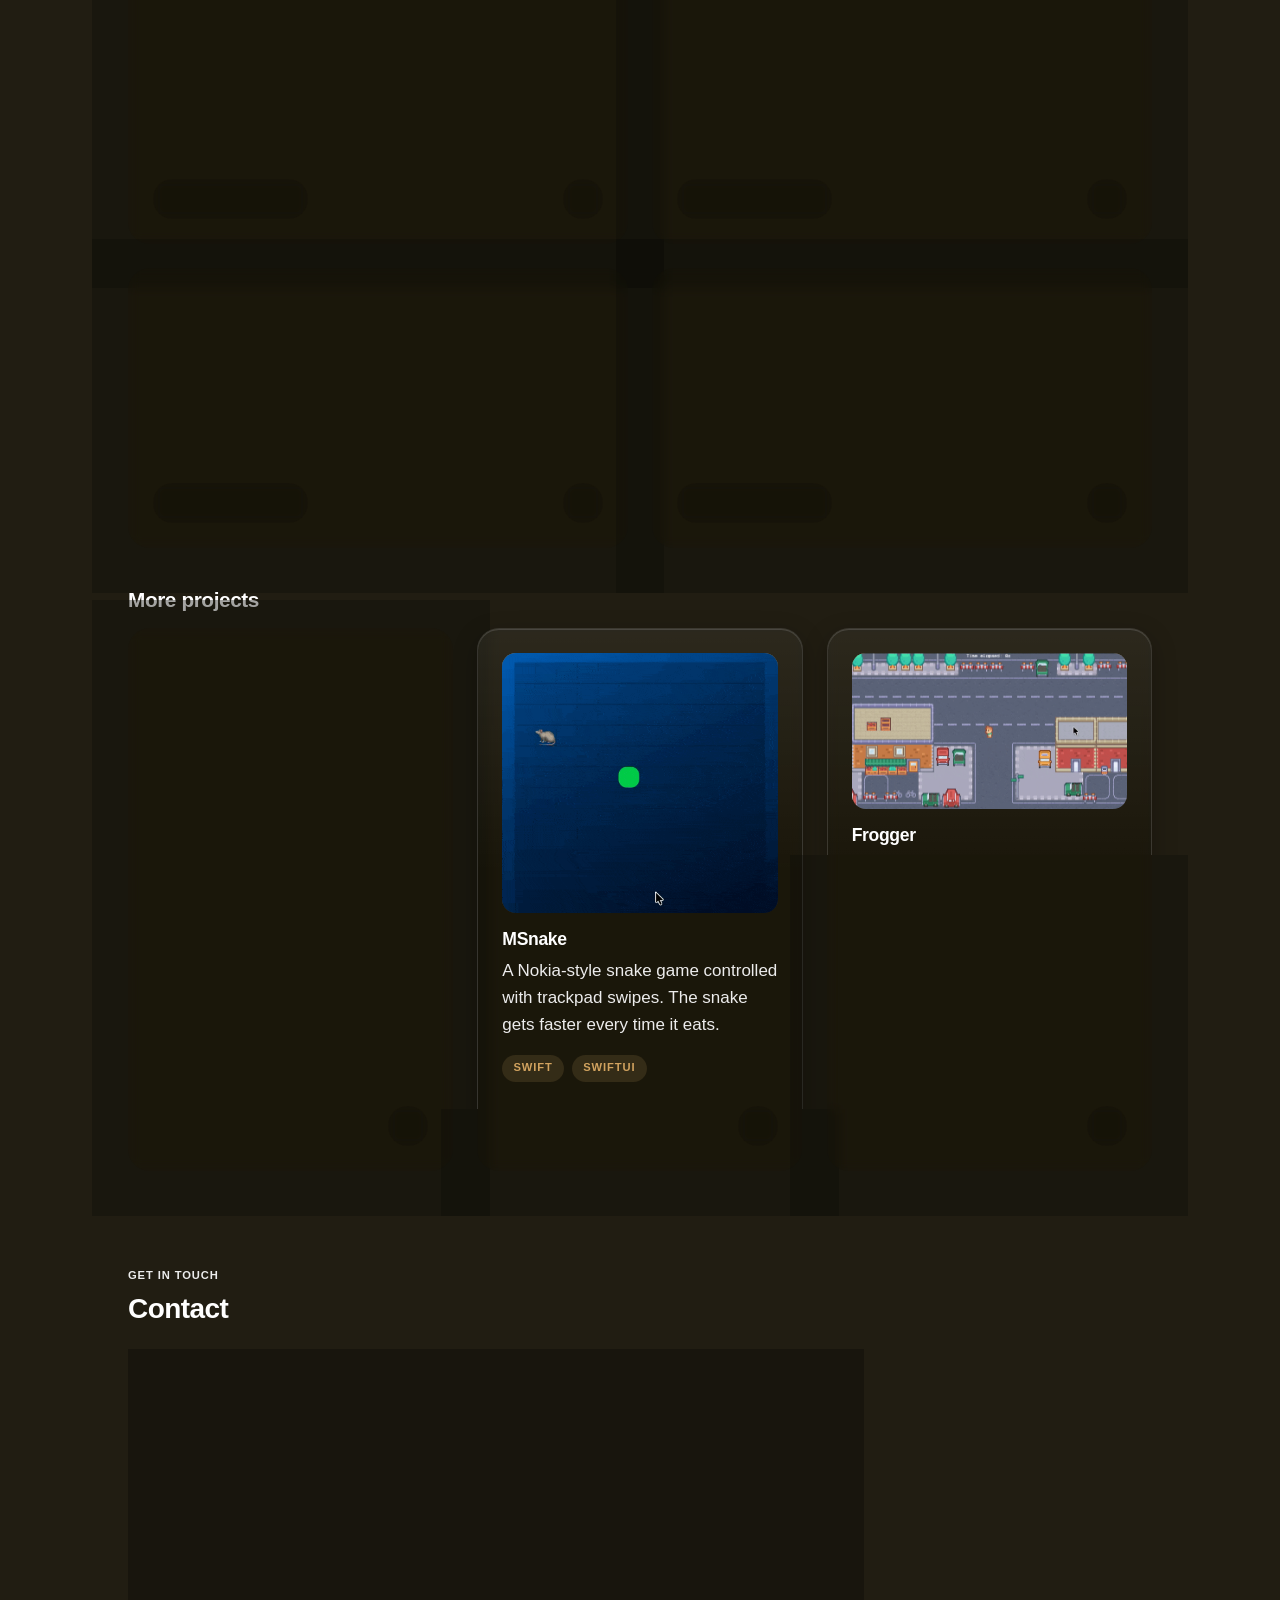
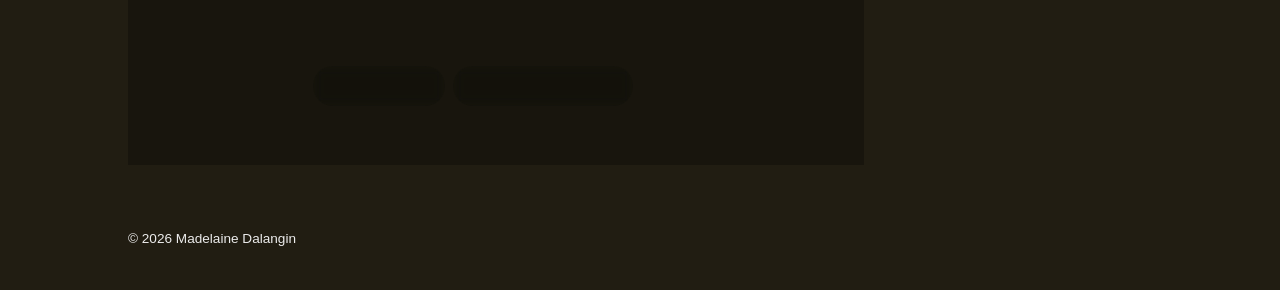
==== commit 4bcd6d46: "add Mioya font, nav highlight, section breaks and use solid bg" ====
--- a/index.html
+++ b/index.html
@@ -48,6 +48,12 @@
       </h1>
       <p class="hero__subtitle">Looking for a new grad backend
         software engineering role.</p>
+      <div class="hero__actions">
+        <a class="button button--primary" href="#projects">See my projects</a>
+        <a class="button button--glass"
+          href="&#109;&#97;&#105;&#108;&#116;&#111;&#58;&#109;&#97;&#100;&#101;&#108;&#97;&#105;&#110;&#101;&#100;&#97;&#108;&#97;&#110;&#103;&#105;&#110;&#64;&#112;&#114;&#111;&#116;&#111;&#110;&#109;&#97;&#105;&#108;&#46;&#99;&#111;&#109;">Say
+          Hi</a>
+      </div>
     </section>
 
     <div class="container">
@@ -211,7 +217,7 @@
               <p class="badge">NAIT</p>
             </div>
             <p class="timeline__meta">
-              <span class="timeline__date">Apr 2012</span>
+              <span class="timeline__date">Aug 2009 to Apr 2012</span>
               <span class="timeline__place">Edmonton, AB</span>
             </p>
           </article>
@@ -482,9 +488,22 @@
             </div>
             <div class="contact-list__row">
               <dt>GitHub</dt>
-              <dd><a href="https://www.github.com/madelainedalangin" target="_blank"
-                  rel="noopener noreferrer">github.com/madelainedalangin<span class="visually-hidden"> (opens in a new
-                    tab)</span></a>
+              <dd><a href="https://github.com/madelainedalangin" target="_blank"
+                  rel="noopener noreferrer">github.com/madelainedalangin<span class="visually-hidden"> (opens in a new tab)</span></a>
+              </dd>
+              </div>
+              <div class="contact-list__row">
+                <dt>Resume</dt>
+                <dd class="contact-list__actions">
+                  <a class="button button--glass" href="files/MadelaineDalangin.pdf" target="_blank" rel="noopener noreferrer">View
+                    Online<span class="visually-hidden"> (opens in a new tab)</span></a>
+                  <a class="button button--glass" href="files/MadelaineDalangin.pdf" download>
+                    <svg class="button__icon" viewBox="0 0 24 24" width="18" height="18" aria-hidden="true" focusable="false"
+                      fill="none" stroke="currentColor" stroke-width="2" stroke-linecap="round" stroke-linejoin="round">
+                      <path d="M12 4v11M7 10l5 5 5-5M5 20h14" />
+                    </svg>
+                    Download PDF
+                  </a>
               </dd>
             </div>
             </dl>
--- a/css/style.css
+++ b/css/style.css
@@ -360,6 +360,10 @@
   height: 1.3rem;
 }
 
+.button__icon {
+  flex-shrink: 0;
+}
+
 
 /* == 7. Background photo and hero (the typing line) == */
 
@@ -393,6 +397,13 @@
     0 0 1px rgb(15 14 9 / 0.9),
     0 0 3px rgb(15 14 9 / 0.9),
     0 1px 12px rgb(0 0 0 / 0.6);
+}
+
+.hero__actions {
+  display: flex;
+  flex-wrap: wrap;
+  justify-content: center;
+  gap: var(--space-3);
 }
 
 .hero__photo {
@@ -897,8 +908,10 @@
   }
 }
 
-.contact-card .button {
-  margin-top: var(--space-4);
+.contact-list__actions {
+  display: flex;
+  flex-wrap: wrap;
+  gap: var(--space-2);
 }
 
 .site-footer {
@@ -1024,6 +1037,11 @@
   .hero__subtitle {
     animation: fade-up 0.9s ease-out both;
     animation-delay: calc(var(--type-start) + var(--type-length) * var(--type-speed));
+  }
+
+  .hero__actions {
+    animation: fade-up 0.9s ease-out both;
+    animation-delay: calc(var(--type-start) + var(--type-length) * var(--type-speed) + 0.15s);
   }
 
   .typing__text::after {
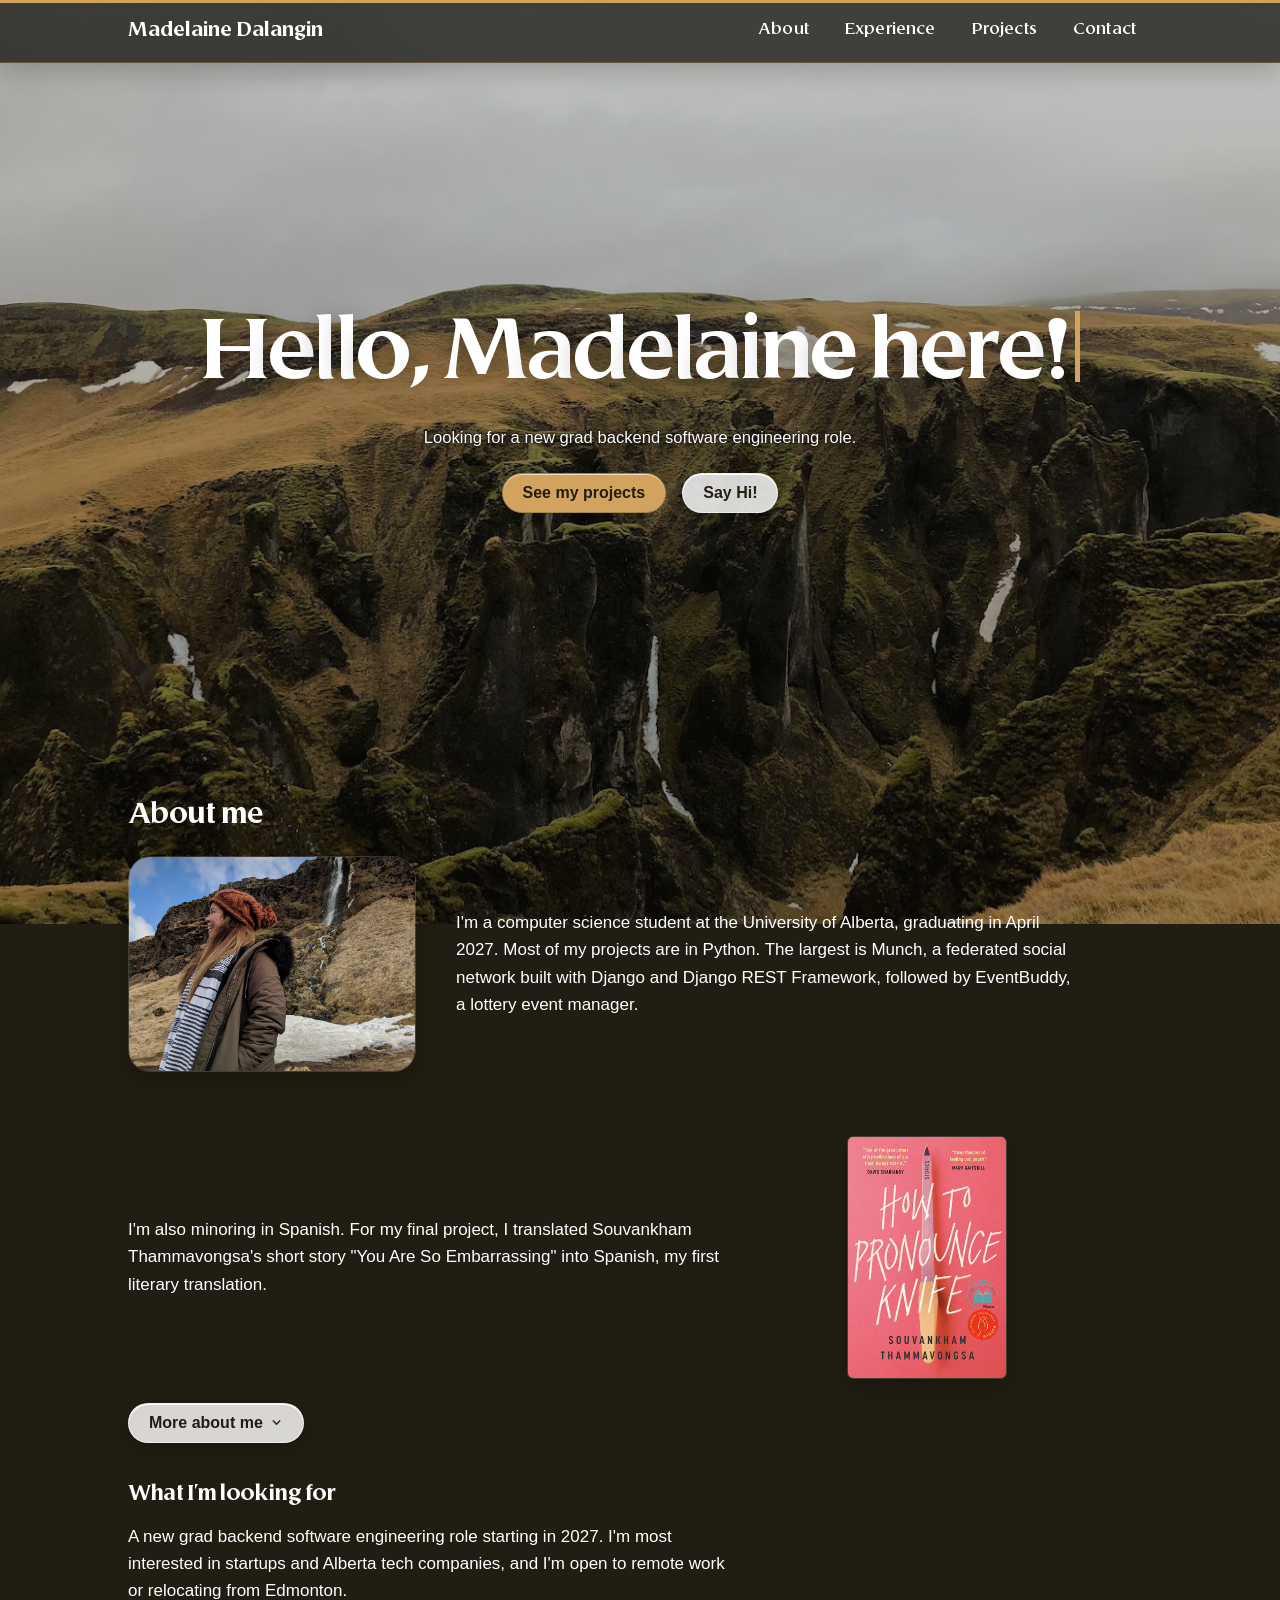
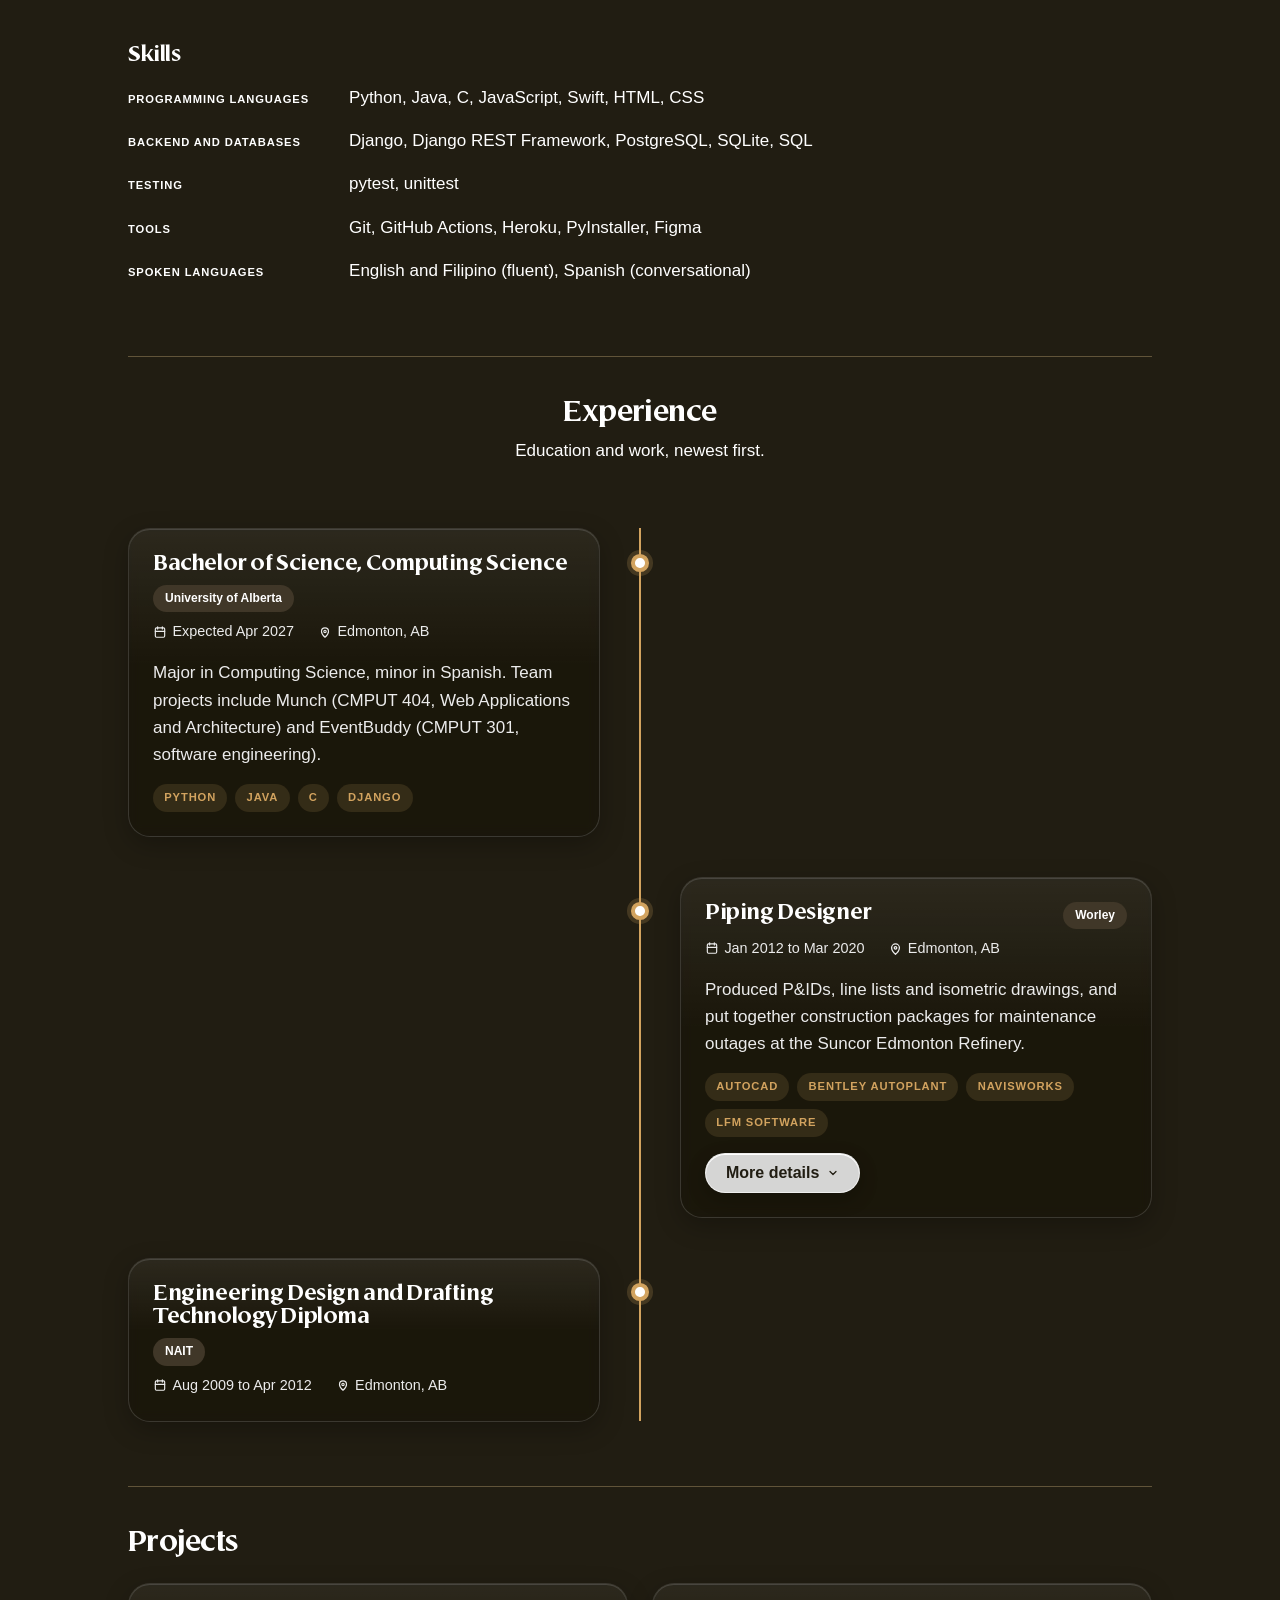
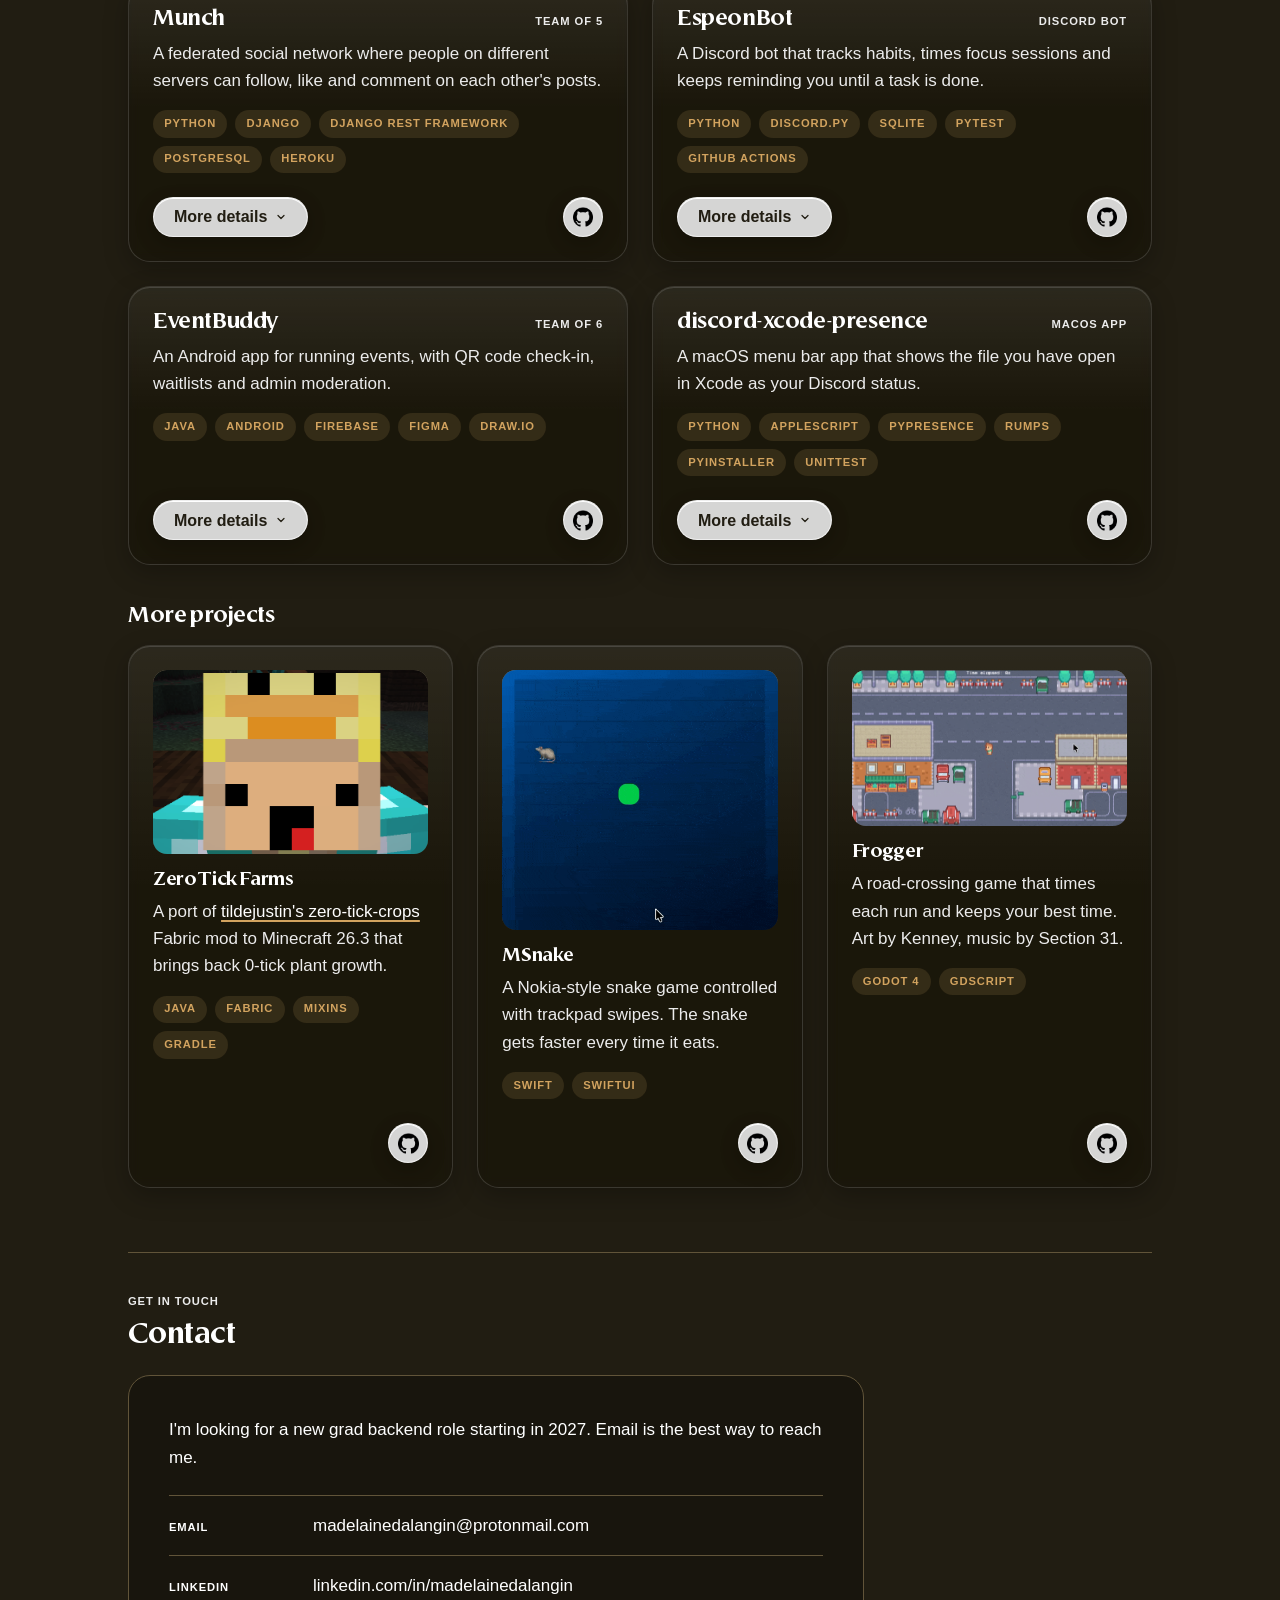
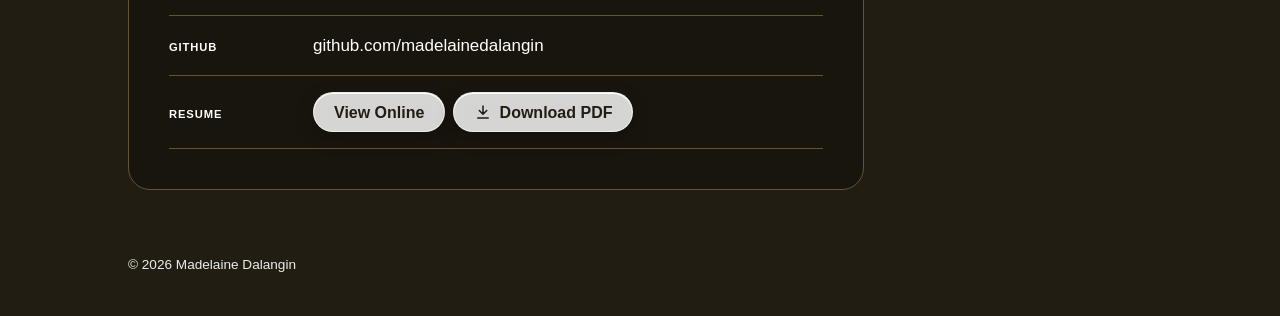
==== commit e2ad2997: "Add Mioya and Switzer fonts, nav highlight, section breaks and solid background" ====
--- a/index.html
+++ b/index.html
@@ -7,13 +7,12 @@
   <meta name="description"
     content="Madelaine Dalangin, computer science student at the University of Alberta, building backend systems with Python and Django.">
   <link rel="icon" href="favicon.svg" type="image/svg+xml">
+  <link rel="stylesheet" href="https://api.fontshare.com/v2/css?f[]=switzer@400,500,700&amp;display=swap">
   <link rel="stylesheet" href="css/style.css">
   <script src="js/reveal.js" defer></script>
 </head>
 <body>
   <a class="skip-link" href="#main">Skip to main content</a>
-
-  <div class="backdrop" aria-hidden="true"></div>
 
   <header class="site-header">
     <nav class="site-nav" aria-label="Main">
@@ -52,7 +51,7 @@
         <a class="button button--primary" href="#projects">See my projects</a>
         <a class="button button--glass"
           href="&#109;&#97;&#105;&#108;&#116;&#111;&#58;&#109;&#97;&#100;&#101;&#108;&#97;&#105;&#110;&#101;&#100;&#97;&#108;&#97;&#110;&#103;&#105;&#110;&#64;&#112;&#114;&#111;&#116;&#111;&#110;&#109;&#97;&#105;&#108;&#46;&#99;&#111;&#109;">Say
-          Hi</a>
+          Hi!</a>
       </div>
     </section>
 
@@ -495,14 +494,14 @@
               <div class="contact-list__row">
                 <dt>Resume</dt>
                 <dd class="contact-list__actions">
-                  <a class="button button--glass" href="files/MadelaineDalangin.pdf" target="_blank" rel="noopener noreferrer">View
-                    Online<span class="visually-hidden"> (opens in a new tab)</span></a>
-                  <a class="button button--glass" href="files/MadelaineDalangin.pdf" download>
-                    <svg class="button__icon" viewBox="0 0 24 24" width="18" height="18" aria-hidden="true" focusable="false"
-                      fill="none" stroke="currentColor" stroke-width="2" stroke-linecap="round" stroke-linejoin="round">
-                      <path d="M12 4v11M7 10l5 5 5-5M5 20h14" />
-                    </svg>
-                    Download PDF
+                <a class="button button--glass" href="files/MadelaineDalangin.pdf" target="_blank" rel="noopener noreferrer">View
+                  Online<span class="visually-hidden"> (opens in a new tab)</span></a>
+                <a class="button button--glass" href="files/MadelaineDalangin.pdf" download>
+                  <svg class="button__icon" viewBox="0 0 24 24" width="18" height="18" aria-hidden="true" focusable="false" fill="none"
+                    stroke="currentColor" stroke-width="2" stroke-linecap="round" stroke-linejoin="round">
+                    <path d="M12 4v11M7 10l5 5 5-5M5 20h14" />
+                  </svg>
+                  Download PDF
                   </a>
               </dd>
             </div>
--- a/css/style.css
+++ b/css/style.css
@@ -37,9 +37,7 @@
   --color-badge-fill: #403728;
 
   --color-page: #211d12;
-  --backdrop-blur: 12px;
-  --backdrop-brightness: 0.38;
-  --photo-brightness-scrolled: 0.55;
+  --photo-blur: 12px;
 
   --glass-fill: rgb(15 14 9 / 0.38);
   --glass-fill-solid: rgb(15 14 9 / 0.85);
@@ -55,8 +53,10 @@
   --button-fill-hover: #ffffff;
   --button-text: #211d12;
 
-  --font-body: Arial, "Helvetica Neue", Helvetica, sans-serif;
+  --font-body: "Switzer", "Helvetica Neue", Helvetica, Arial, sans-serif;
+  --font-display: "Mioya", Georgia, "Times New Roman", serif;
   --weight-regular: 400;
+  --weight-medium: 500;
   --weight-strong: 700;
 
   --label-size: 0.7rem;
@@ -100,6 +100,16 @@
 
 /* == 2. Base == */
 
+/* Mioya by Sora Sagano (dot colon), SIL Open Font License.
+   MioyaVF.ttf is the variable version: one file that covers every weight from 300 to 900. */
+@font-face {
+  font-family: "Mioya";
+  src: url("../fonts/MioyaVF.ttf") format("truetype");
+  font-weight: 300 900;
+  font-style: normal;
+  font-display: swap;
+}
+
 *,
 *::before,
 *::after {
@@ -131,6 +141,7 @@
 h3,
 h4 {
   margin: 0 0 var(--space-3);
+  font-family: var(--font-display);
   font-weight: var(--weight-strong);
   line-height: 1.15;
   letter-spacing: -0.02em;
@@ -185,6 +196,12 @@
 
 .container > .section:first-child {
   margin-top: var(--space-5);
+}
+
+.section + .section {
+  margin-top: var(--space-6);
+  padding-top: var(--space-5);
+  border-top: 1px solid var(--color-rule);
 }
 
 .section__title {
@@ -259,6 +276,8 @@
 .site-nav__brand {
   padding: var(--space-2) 0;
   color: var(--color-ink);
+  font-family: var(--font-display);
+  font-size: 1.1875rem;
   font-weight: var(--weight-strong);
   text-decoration: none;
 }
@@ -277,11 +296,16 @@
 }
 
 .site-nav__link {
+  --link-pad: 0.55rem;
+  position: relative;
   display: block;
-  padding: var(--space-2) 0.55rem;
+  padding: var(--space-2) var(--link-pad);
   border-radius: var(--radius-pill);
   color: var(--color-ink);
+  font-family: var(--font-display);
   font-size: 0.95rem;
+  font-weight: var(--weight-medium);
+  letter-spacing: 0.01em;
   text-decoration: none;
 }
 
@@ -290,9 +314,24 @@
   color: var(--color-ink);
 }
 
+.site-nav__link[aria-current="true"] {
+  color: var(--color-accent);
+}
+
+.site-nav__link[aria-current="true"]::after {
+  content: "";
+  position: absolute;
+  right: var(--link-pad);
+  bottom: 0.25rem;
+  left: var(--link-pad);
+  height: 2px;
+  border-radius: 1px;
+  background: currentColor;
+}
+
 @media (min-width: 30rem) {
   .site-nav__link {
-    padding-inline: var(--space-3);
+    --link-pad: var(--space-3);
     font-size: 1rem;
   }
 }
@@ -367,14 +406,6 @@
 
 /* == 7. Background photo and hero (the typing line) == */
 
-.backdrop {
-  position: fixed;
-  inset: calc(-2 * var(--backdrop-blur));
-  z-index: -2;
-  background: url("../images/IMG_5023.jpg") center / cover no-repeat;
-  filter: blur(var(--backdrop-blur)) brightness(var(--backdrop-brightness));
-}
-
 .hero {
   position: relative;
   display: grid;
@@ -388,7 +419,7 @@
 }
 
 .hero__subtitle {
-  max-width: 42ch;
+  max-width: 60ch;
   margin: 0;
   color: #fff;
   font-size: clamp(0.95rem, 1.3vw, 1.1rem);
@@ -1085,10 +1116,9 @@
 
   .js .hero__photo {
     position: fixed;
-    inset: calc(-2 * var(--backdrop-blur));
-    filter:
-      blur(calc(var(--photo-progress, 0) * var(--backdrop-blur)))
-      brightness(calc(1 - var(--photo-progress, 0) * (1 - var(--photo-brightness-scrolled))));
+    inset: calc(-2 * var(--photo-blur));
+    filter: blur(calc(var(--photo-progress, 0) * var(--photo-blur)));
+    opacity: calc(1 - var(--photo-progress, 0));
   }
 
   @supports (animation-timeline: scroll()) {
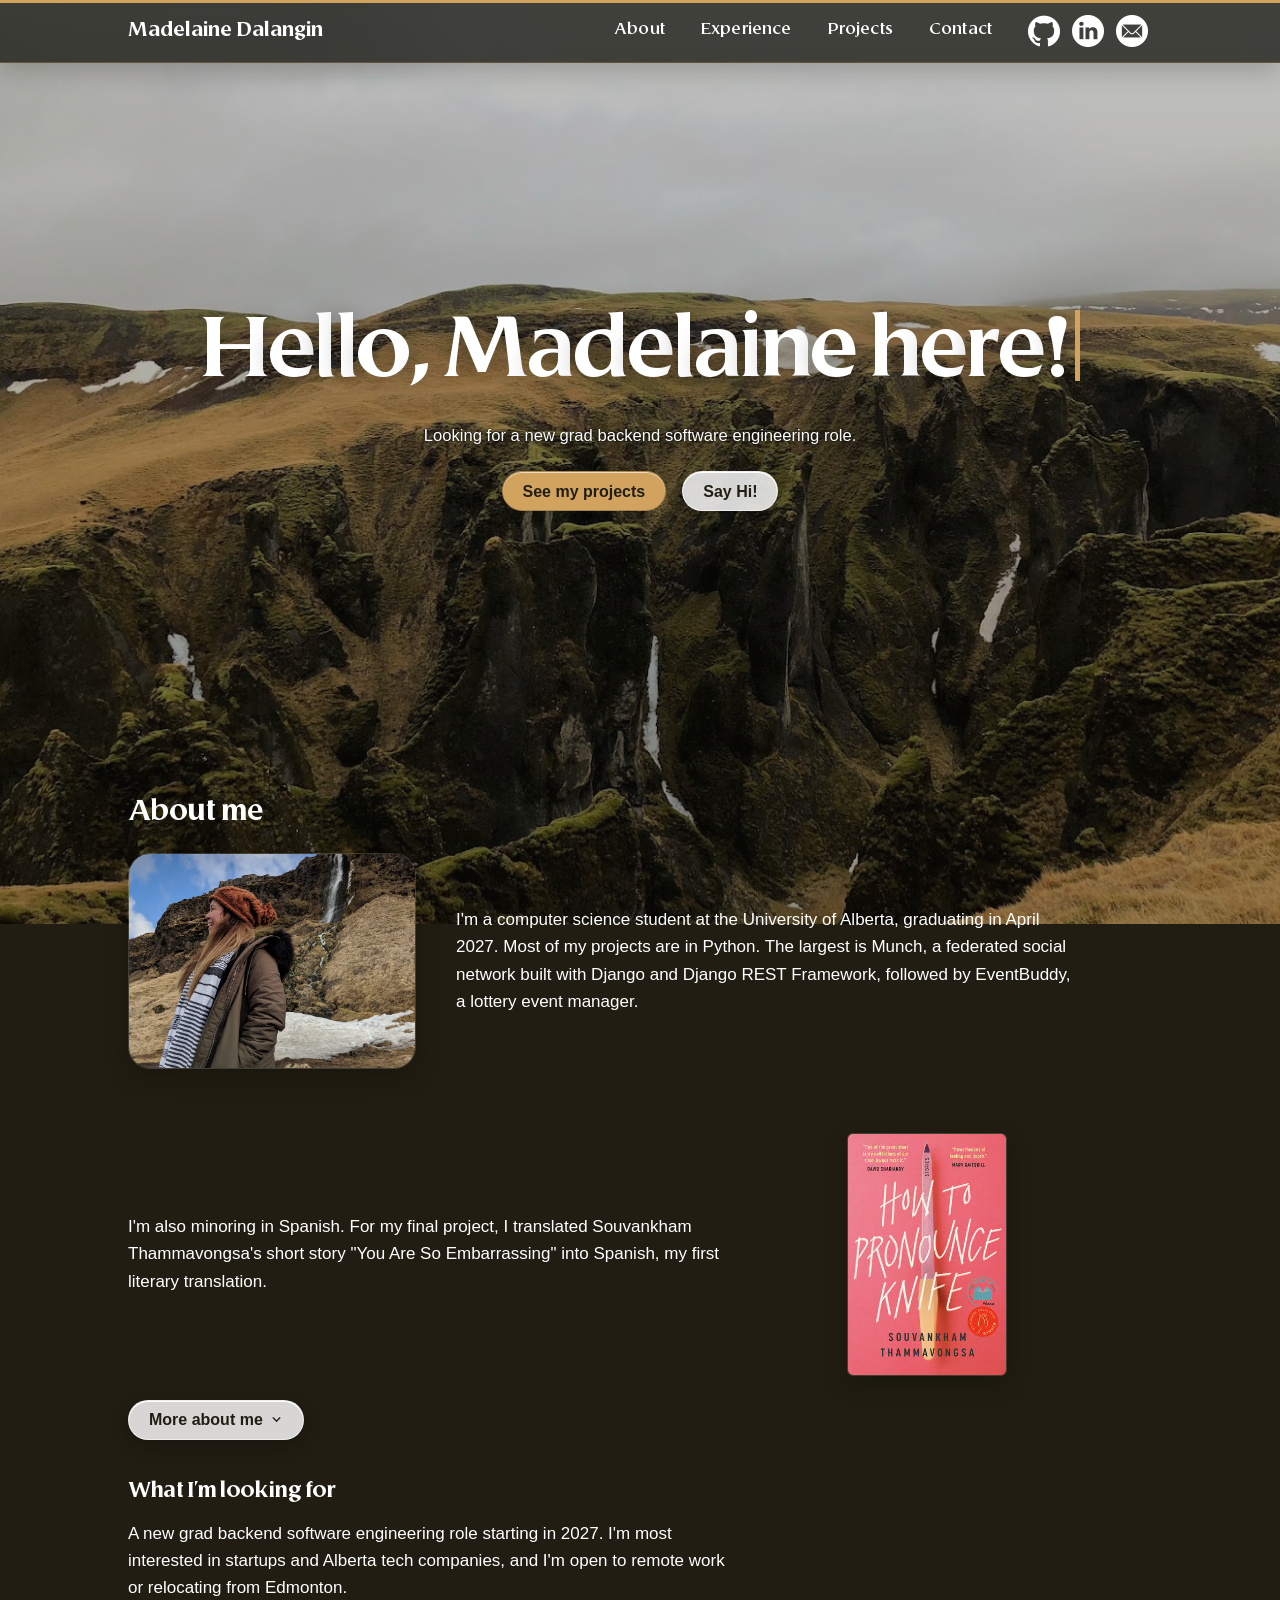
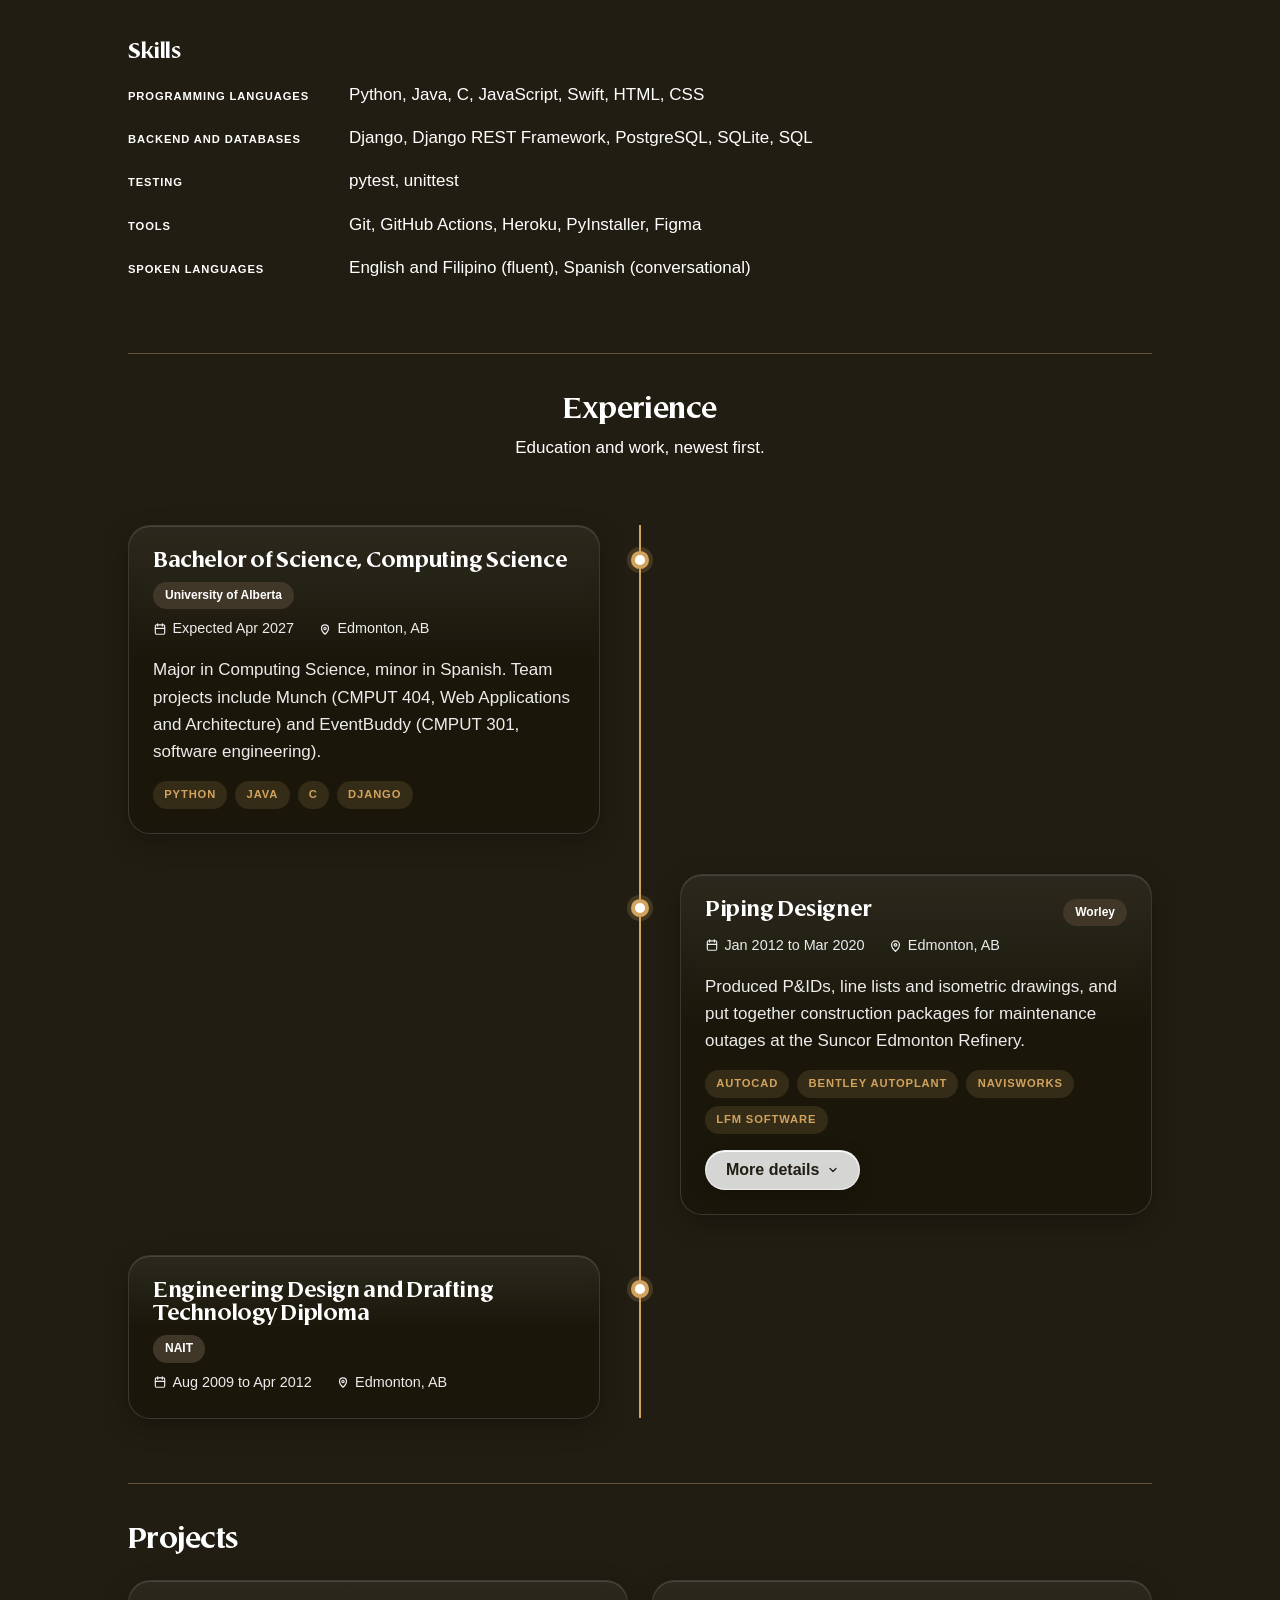
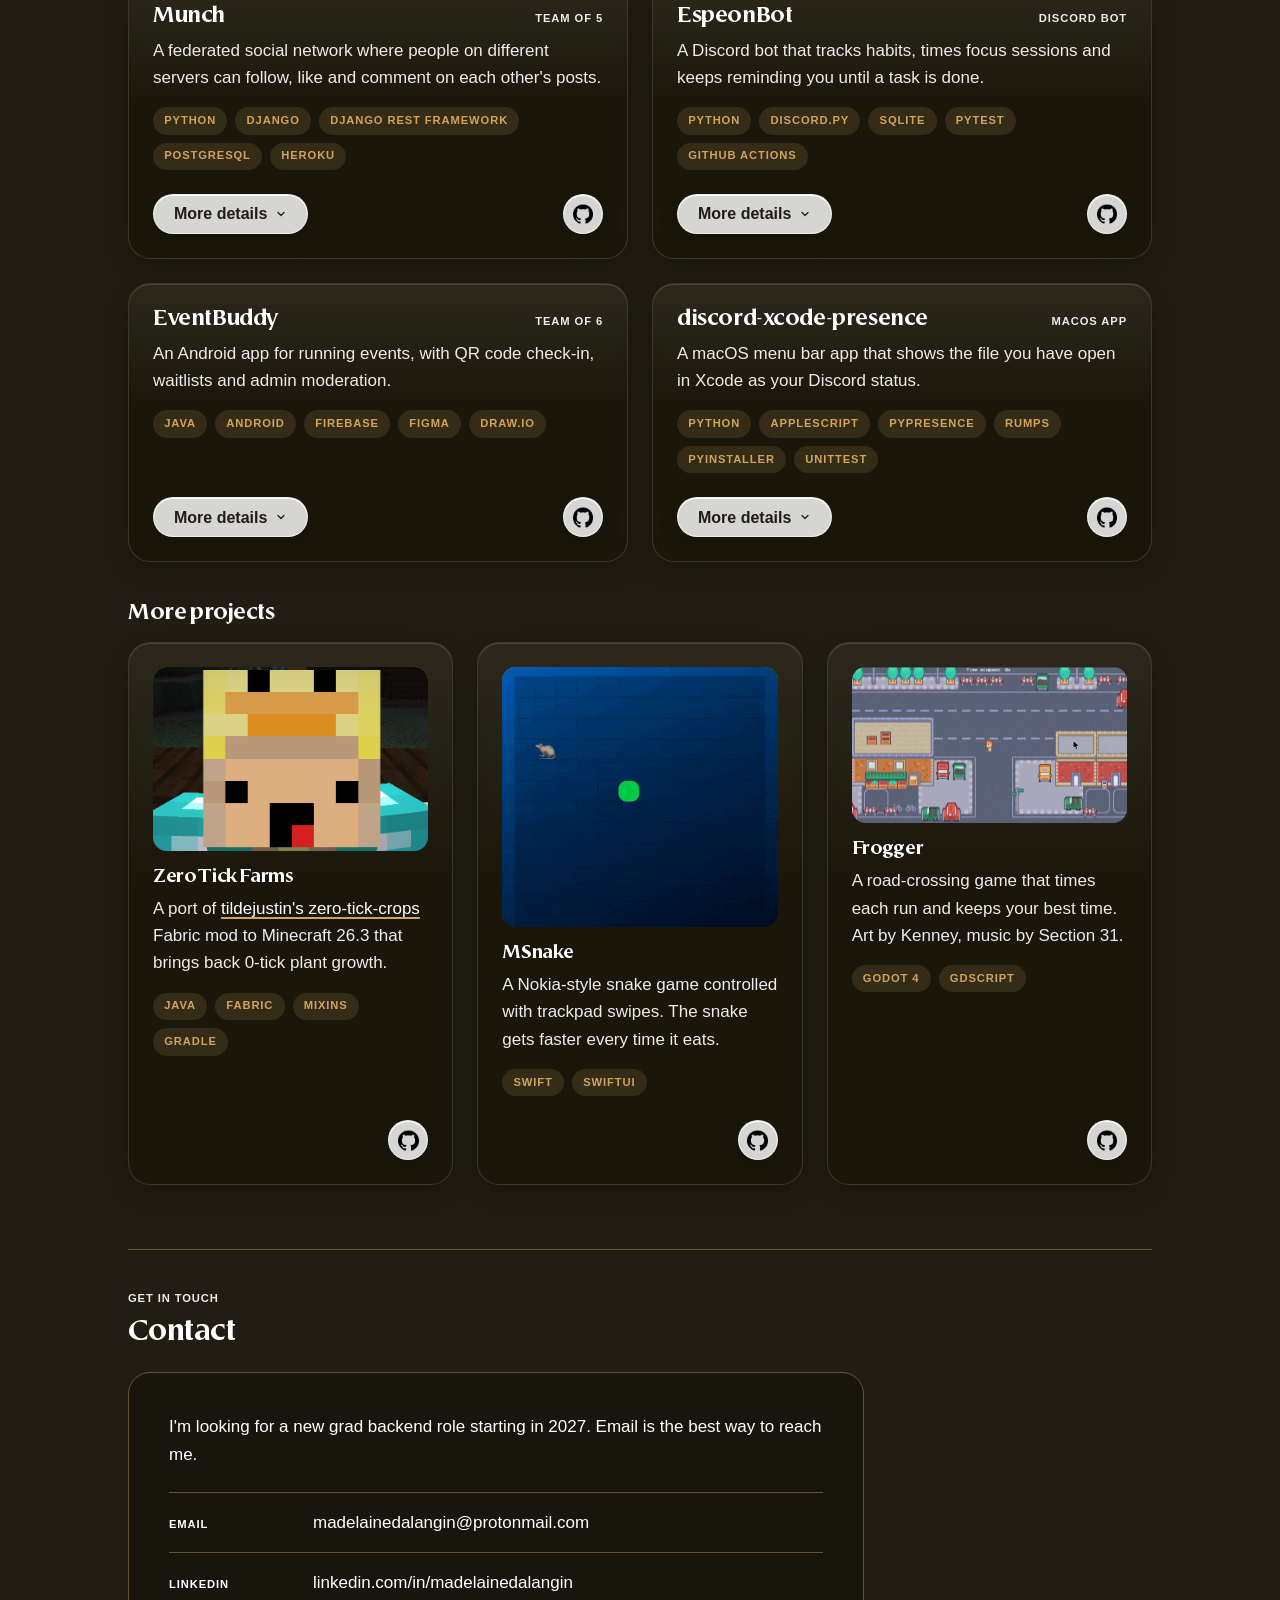
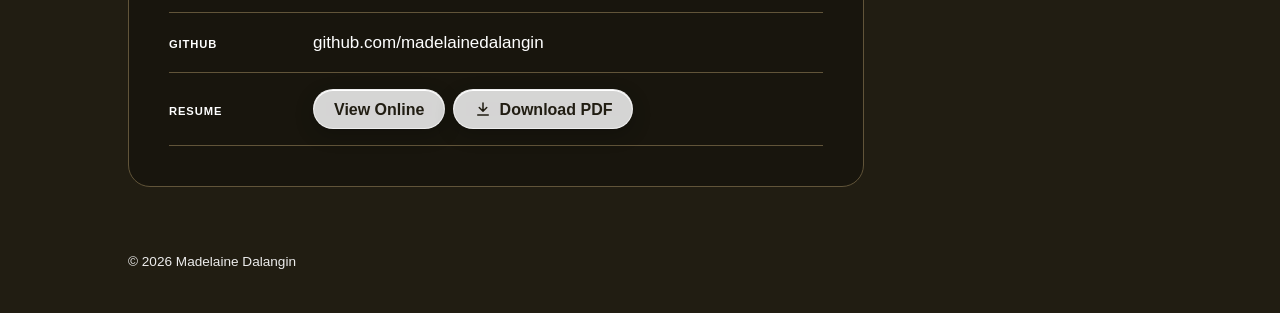
==== commit 5645bc2d: "add contact icons on nav bar" ====
--- a/index.html
+++ b/index.html
@@ -22,6 +22,29 @@
         <li><a class="site-nav__link" href="#experience">Experience</a></li>
         <li><a class="site-nav__link" href="#projects">Projects</a></li>
         <li><a class="site-nav__link" href="#contact">Contact</a></li>
+      </ul>
+      <ul class="site-nav__social">
+        <li>
+          <a class="site-nav__icon site-nav__icon--github" href="https://github.com/madelainedalangin" target="_blank"
+            rel="noopener noreferrer">
+            <span class="site-nav__icon-shape" aria-hidden="true"></span>
+            <span class="visually-hidden">GitHub (opens in a new tab)</span>
+          </a>
+        </li>
+        <li>
+          <a class="site-nav__icon site-nav__icon--linkedin" href="https://www.linkedin.com/in/madelainedalangin"
+            target="_blank" rel="noopener noreferrer">
+            <span class="site-nav__icon-shape" aria-hidden="true"></span>
+            <span class="visually-hidden">LinkedIn (opens in a new tab)</span>
+          </a>
+        </li>
+        <li>
+          <a class="site-nav__icon site-nav__icon--email"
+            href="&#109;&#97;&#105;&#108;&#116;&#111;&#58;&#109;&#97;&#100;&#101;&#108;&#97;&#105;&#110;&#101;&#100;&#97;&#108;&#97;&#110;&#103;&#105;&#110;&#64;&#112;&#114;&#111;&#116;&#111;&#110;&#109;&#97;&#105;&#108;&#46;&#99;&#111;&#109;">
+            <span class="site-nav__icon-shape" aria-hidden="true"></span>
+            <span class="visually-hidden">Email</span>
+          </a>
+        </li>
       </ul>
     </nav>
   </header>
--- a/css/style.css
+++ b/css/style.css
@@ -76,7 +76,7 @@
   --content-width: 64rem;
   --prose-width: 65ch;
 
-  --header-height: 3.75rem;
+  --header-height: 3.95rem;
 
   --ease-out: cubic-bezier(0.2, 0.7, 0.2, 1);
   --type-speed: 85ms;
@@ -85,15 +85,16 @@
   --hero-peek: 9rem;
 }
 
-@media (max-width: 30rem) {
+/* Starting values only: js/reveal.js replaces --header-height with the header's real height. */
+@media (max-width: 52rem) {
   :root {
-    --header-height: 6.6rem;
+    --header-height: 6.8rem;
   }
 }
 
 @media (max-width: 22rem) {
   :root {
-    --header-height: 9.3rem;
+    --header-height: 9.5rem;
   }
 }
 
@@ -290,7 +291,7 @@
   display: flex;
   flex-wrap: wrap;
   gap: var(--space-1);
-  margin: 0;
+  margin: 0 0 0 auto;
   padding: 0;
   list-style: none;
 }
@@ -336,7 +337,66 @@
   }
 }
 
-@media (max-width: 30rem) {
+/* GitHub, LinkedIn and email icons.
+   Each PNG is a solid circle with a see-through symbol, so it is used as a mask:
+   the circle takes the link's text color (white, gold on hover). */
+.site-nav__social {
+  display: flex;
+  align-items: center;
+  gap: var(--space-1);
+  margin: 0;
+  padding: 0;
+  list-style: none;
+}
+
+.site-nav__icon {
+  display: block;
+  padding: 0.25rem;
+  border-radius: 50%;
+  color: var(--color-ink);
+}
+
+.site-nav__icon:hover {
+  color: var(--color-accent);
+}
+
+.site-nav__icon-shape {
+  display: block;
+  width: 2rem;
+  height: 2rem;
+  background: currentColor;
+  -webkit-mask: var(--icon) center / contain no-repeat;
+  mask: var(--icon) center / contain no-repeat;
+}
+
+.site-nav__icon--github {
+  --icon: url("../images/github.png");
+}
+
+.site-nav__icon--linkedin {
+  --icon: url("../images/linkedin.png");
+}
+
+.site-nav__icon--email {
+  --icon: url("../images/email.png");
+}
+
+/* Narrow screens: name and icons on the first row, section links centered on the second */
+@media (max-width: 52rem) {
+  .site-nav__social {
+    order: 1;
+  }
+
+  .site-nav__list {
+    order: 2;
+    flex-basis: 100%;
+    justify-content: center;
+    margin-left: 0;
+  }
+}
+
+/* Very narrow screens: the icons no longer fit beside the name, so center every row */
+@media (max-width: 22rem) {
   .site-nav {
     justify-content: center;
   }
